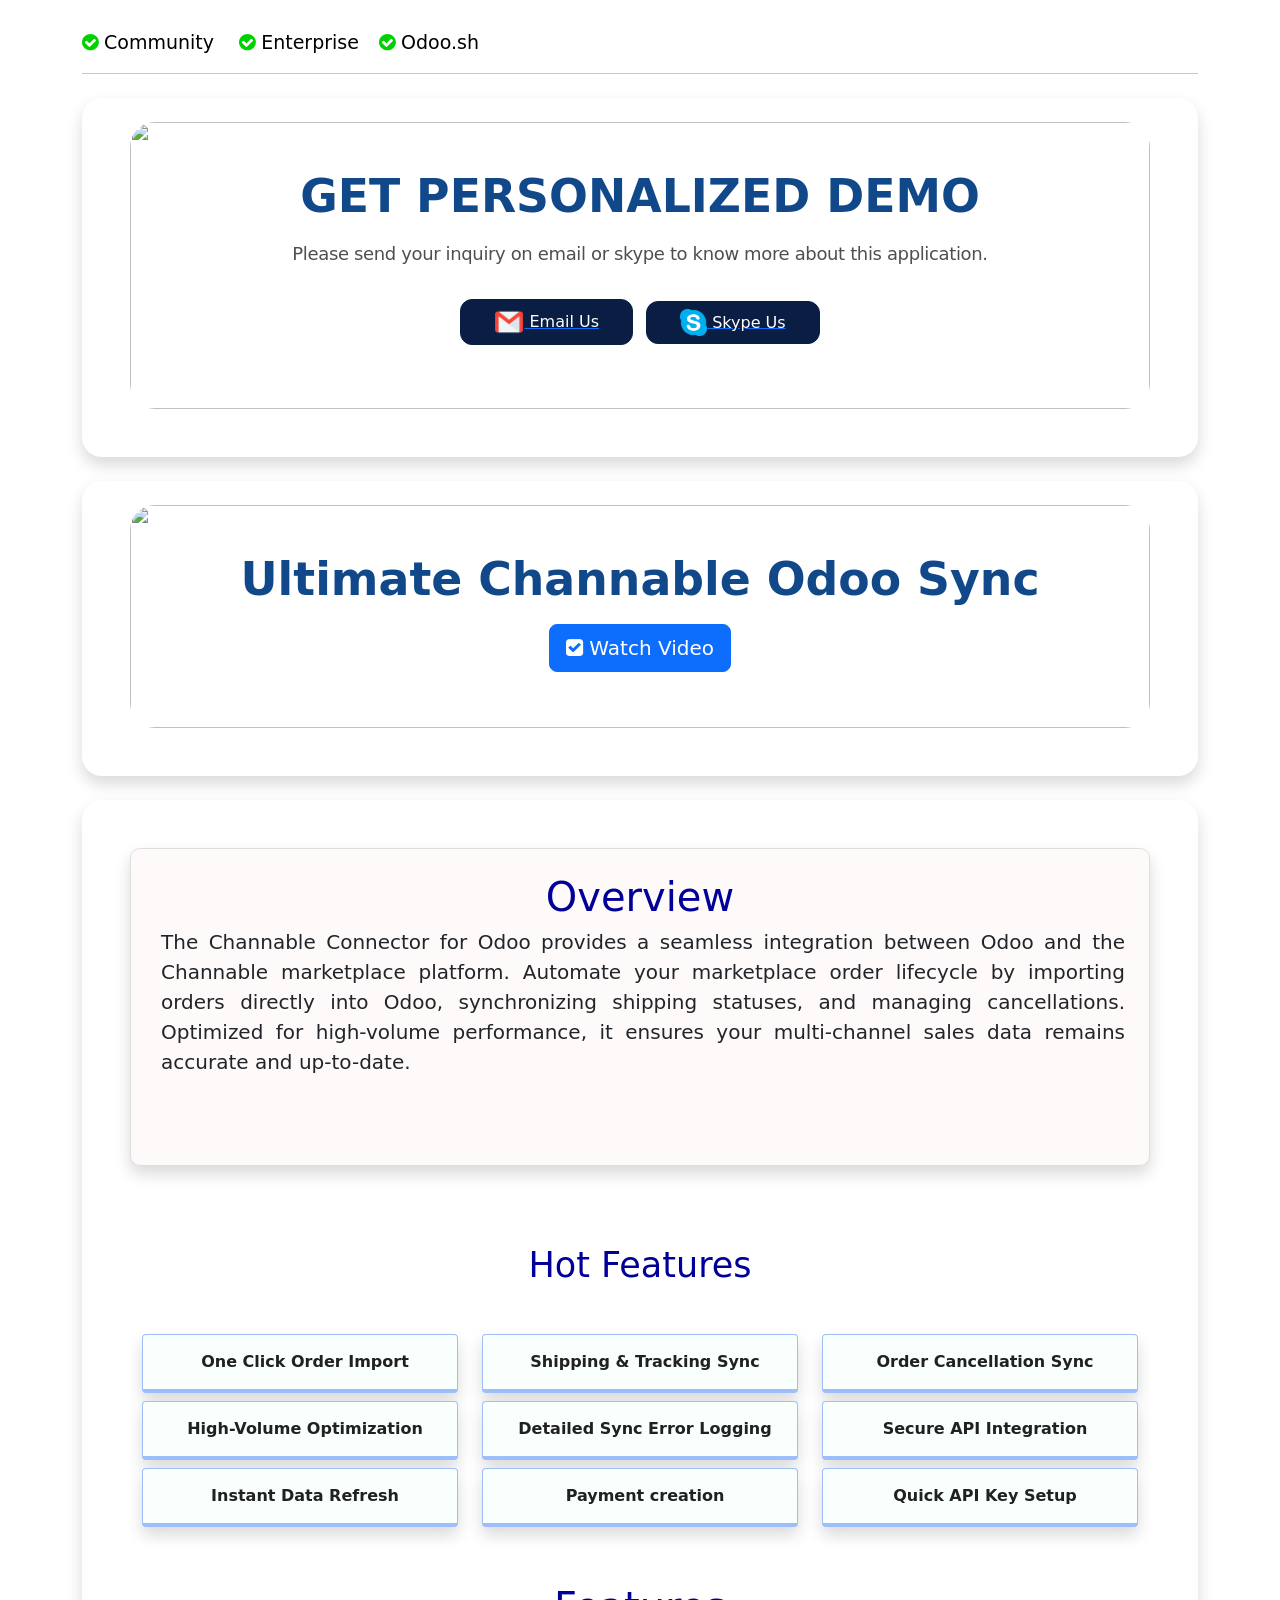
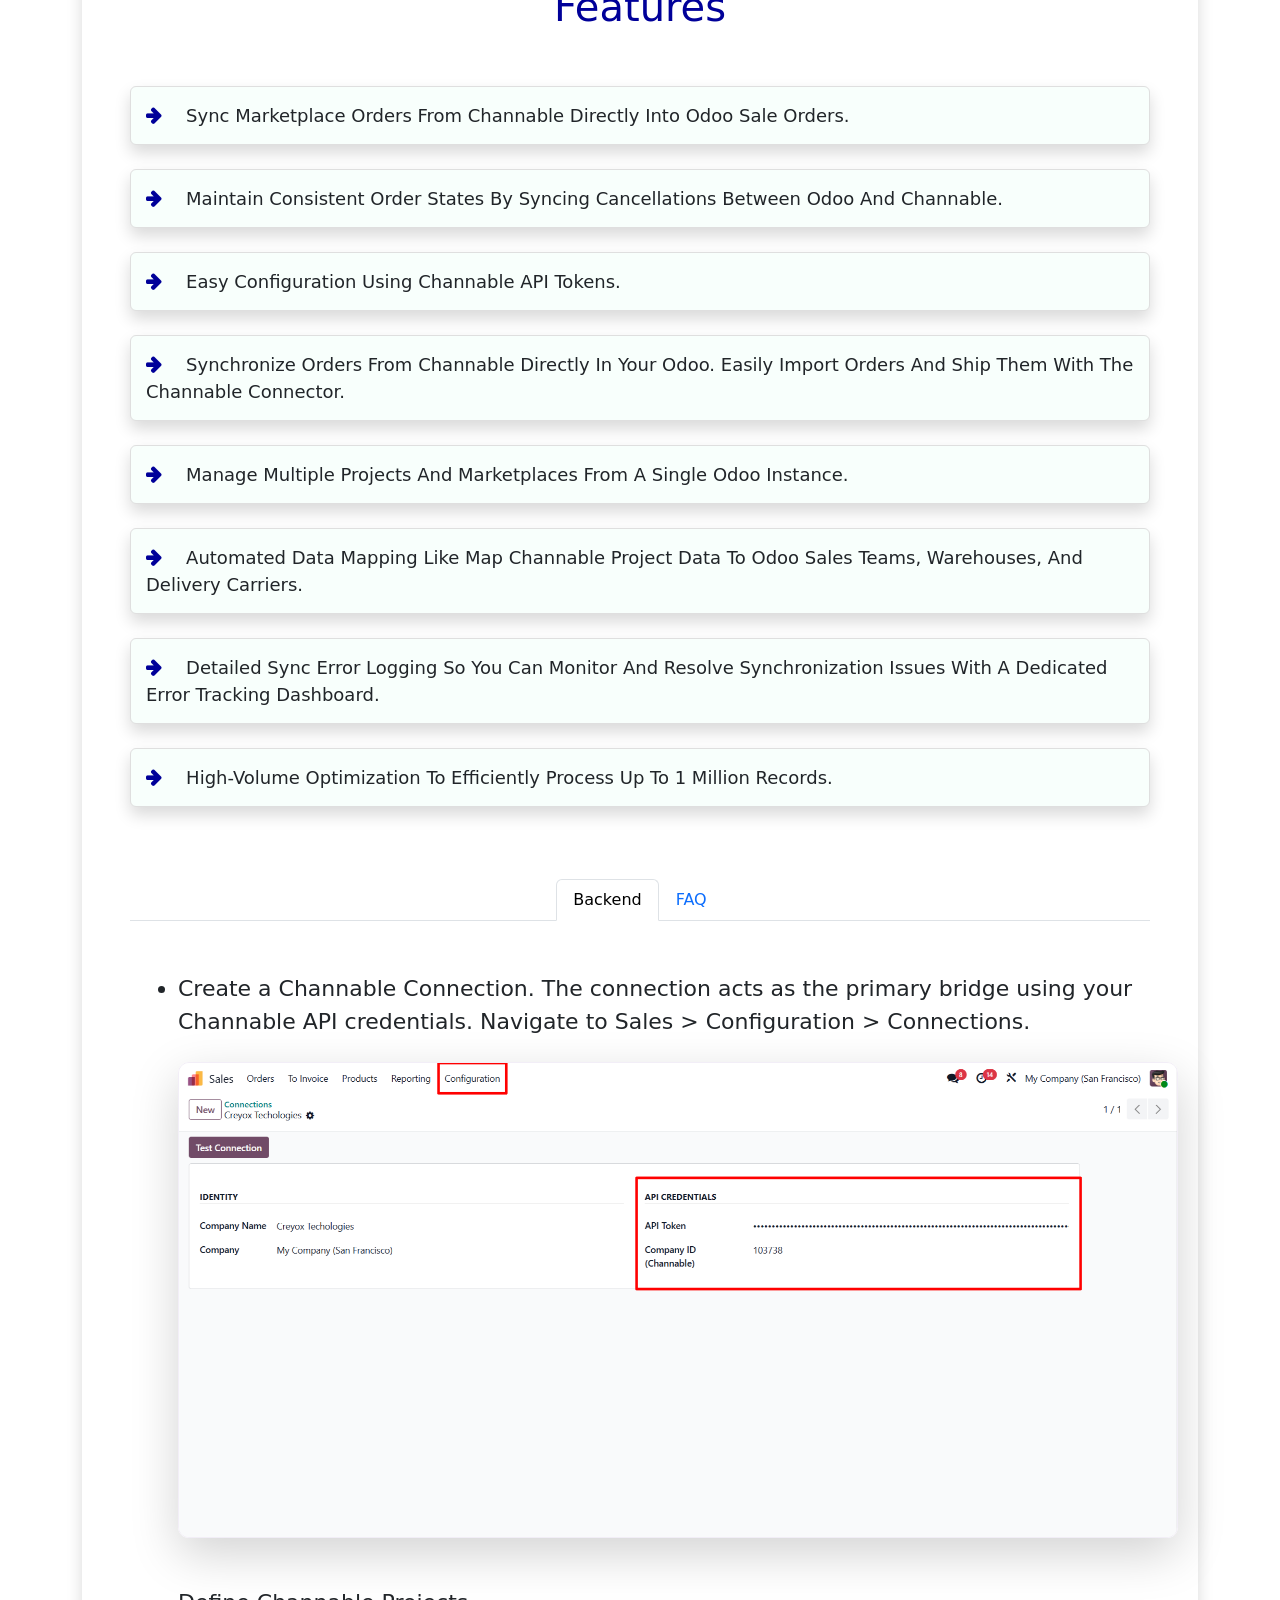
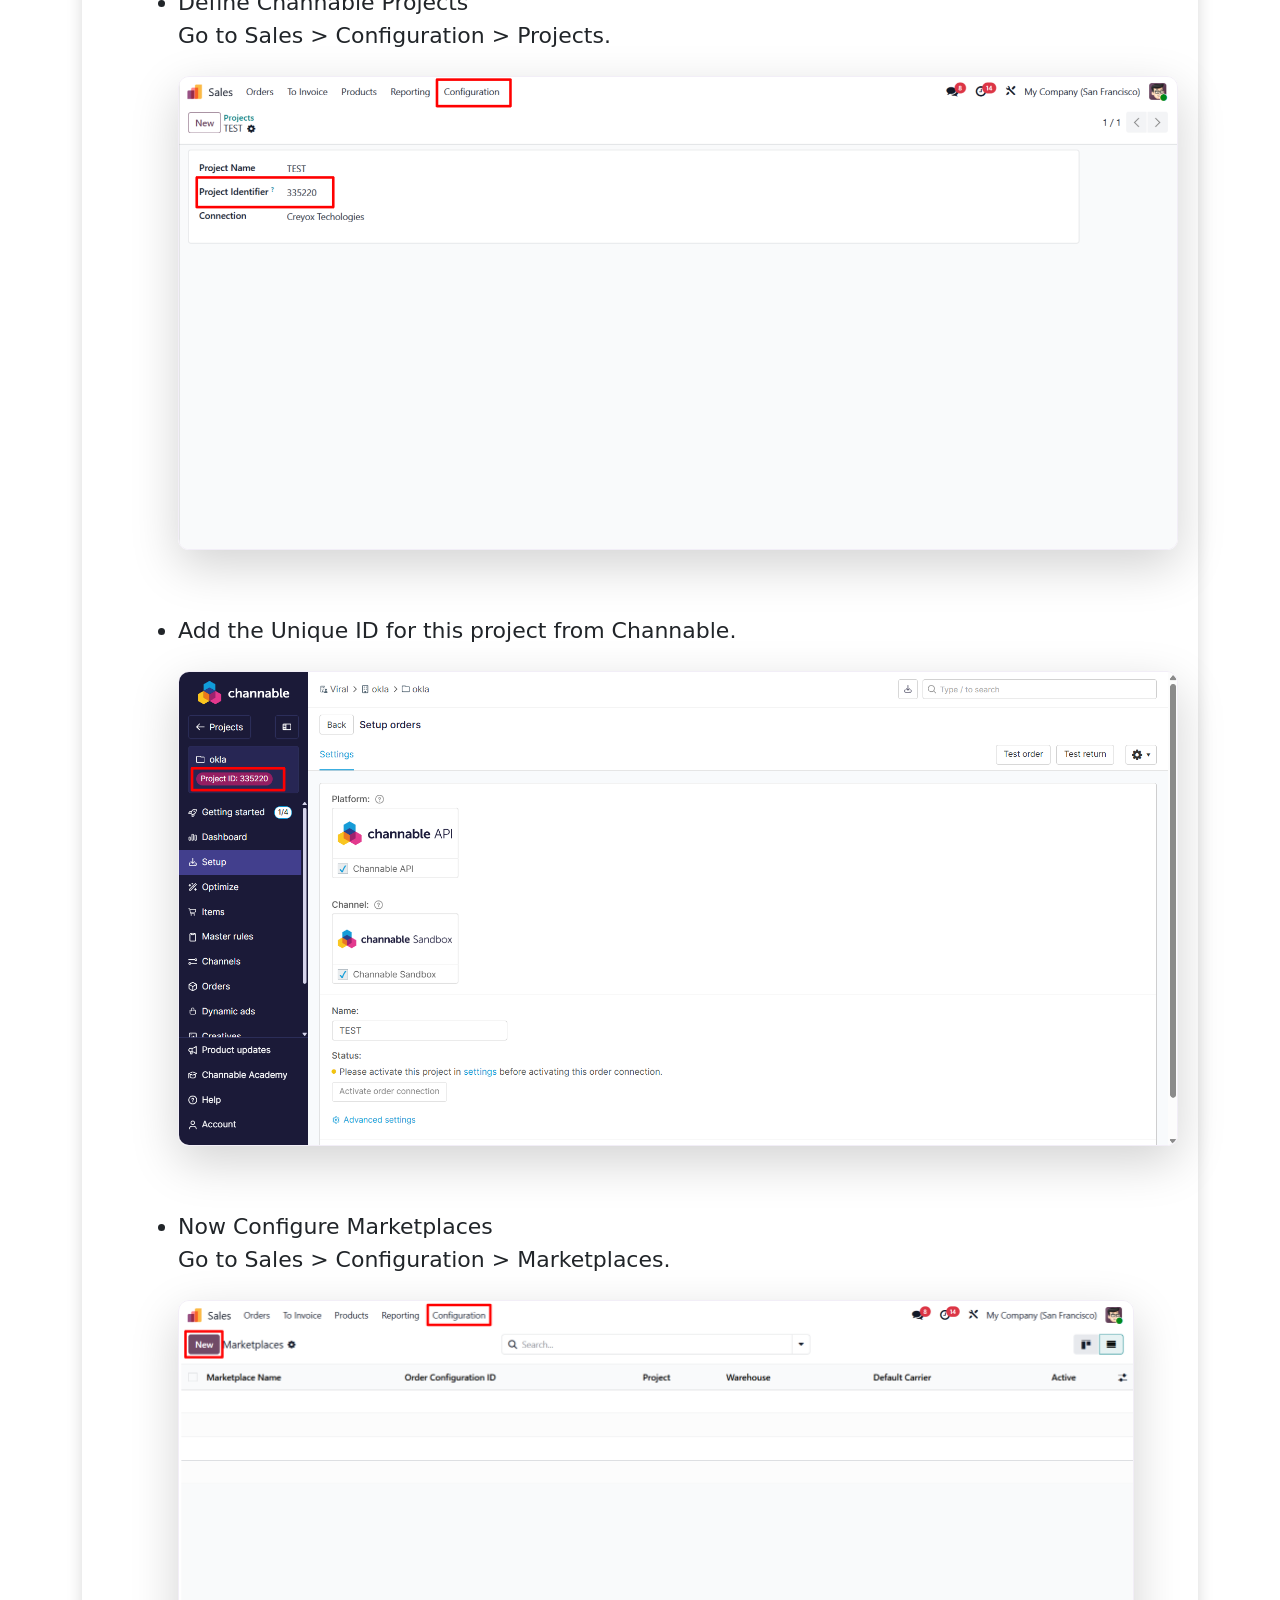
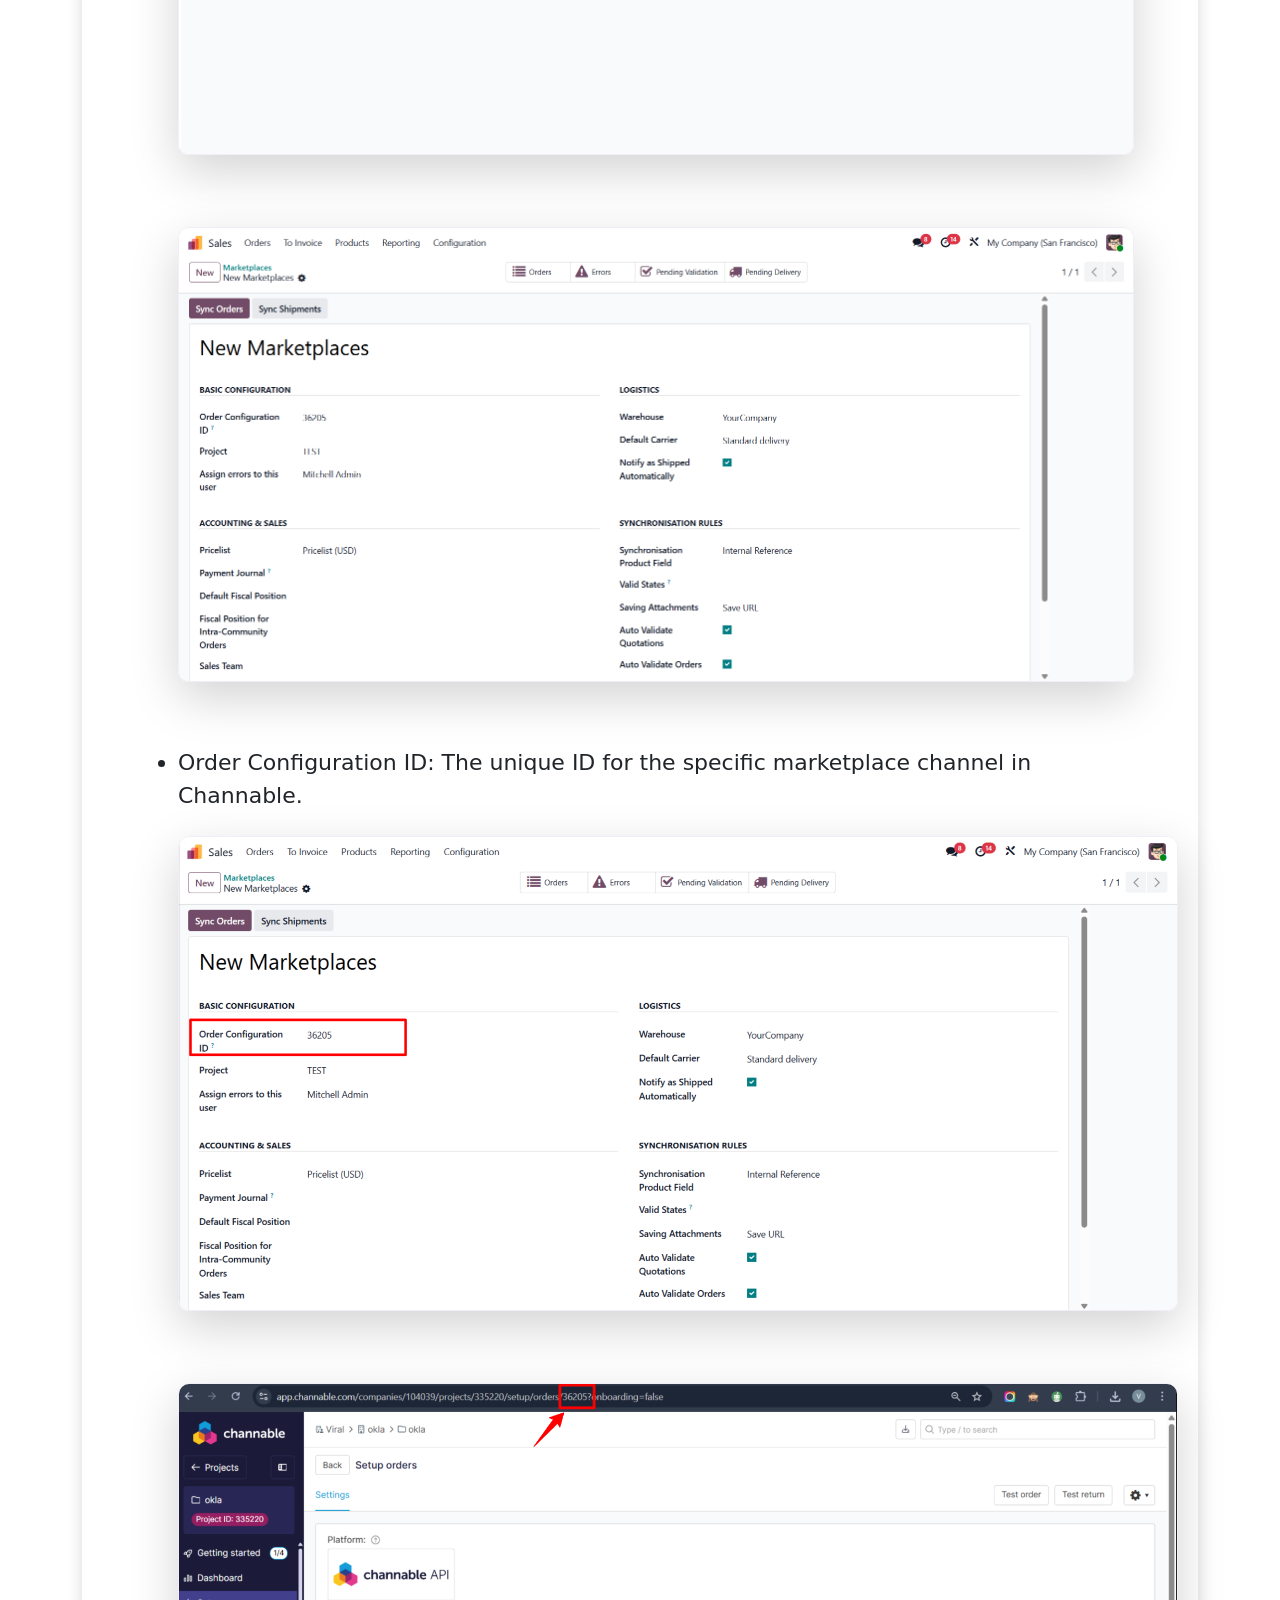
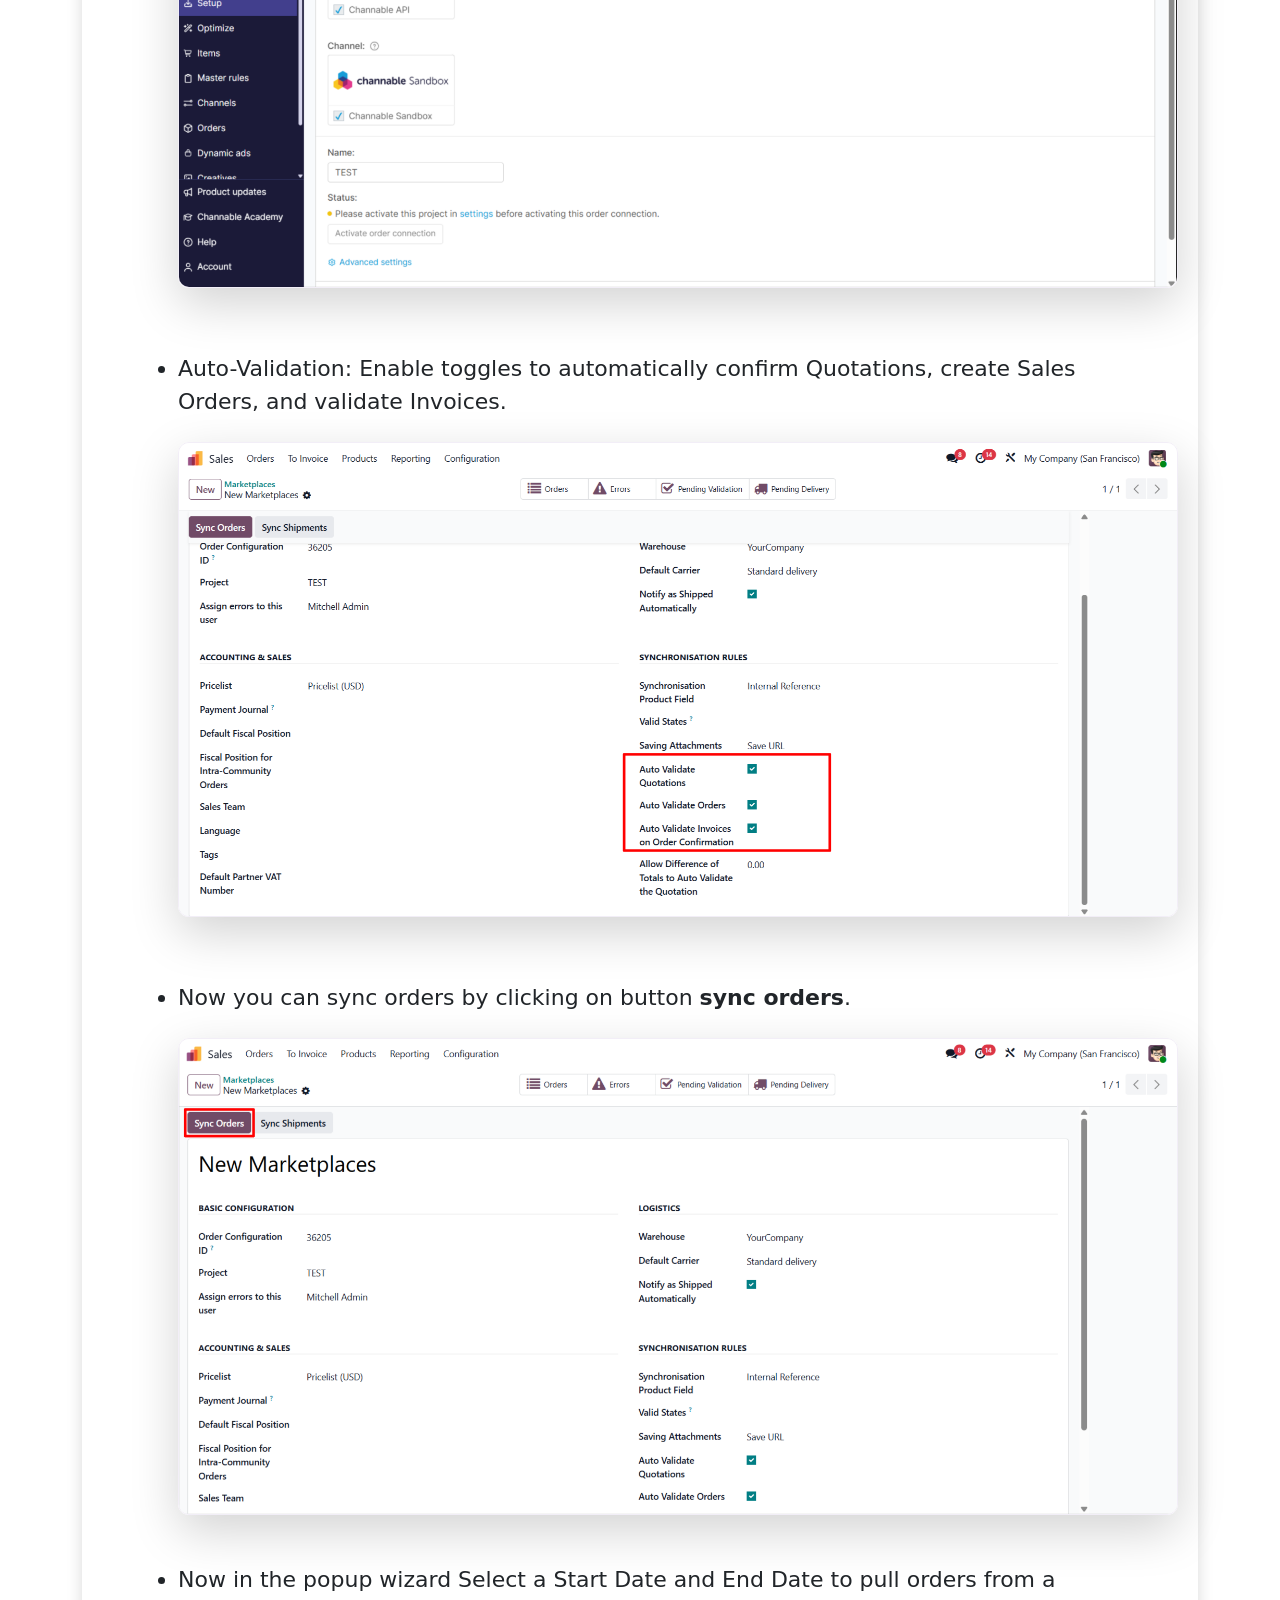
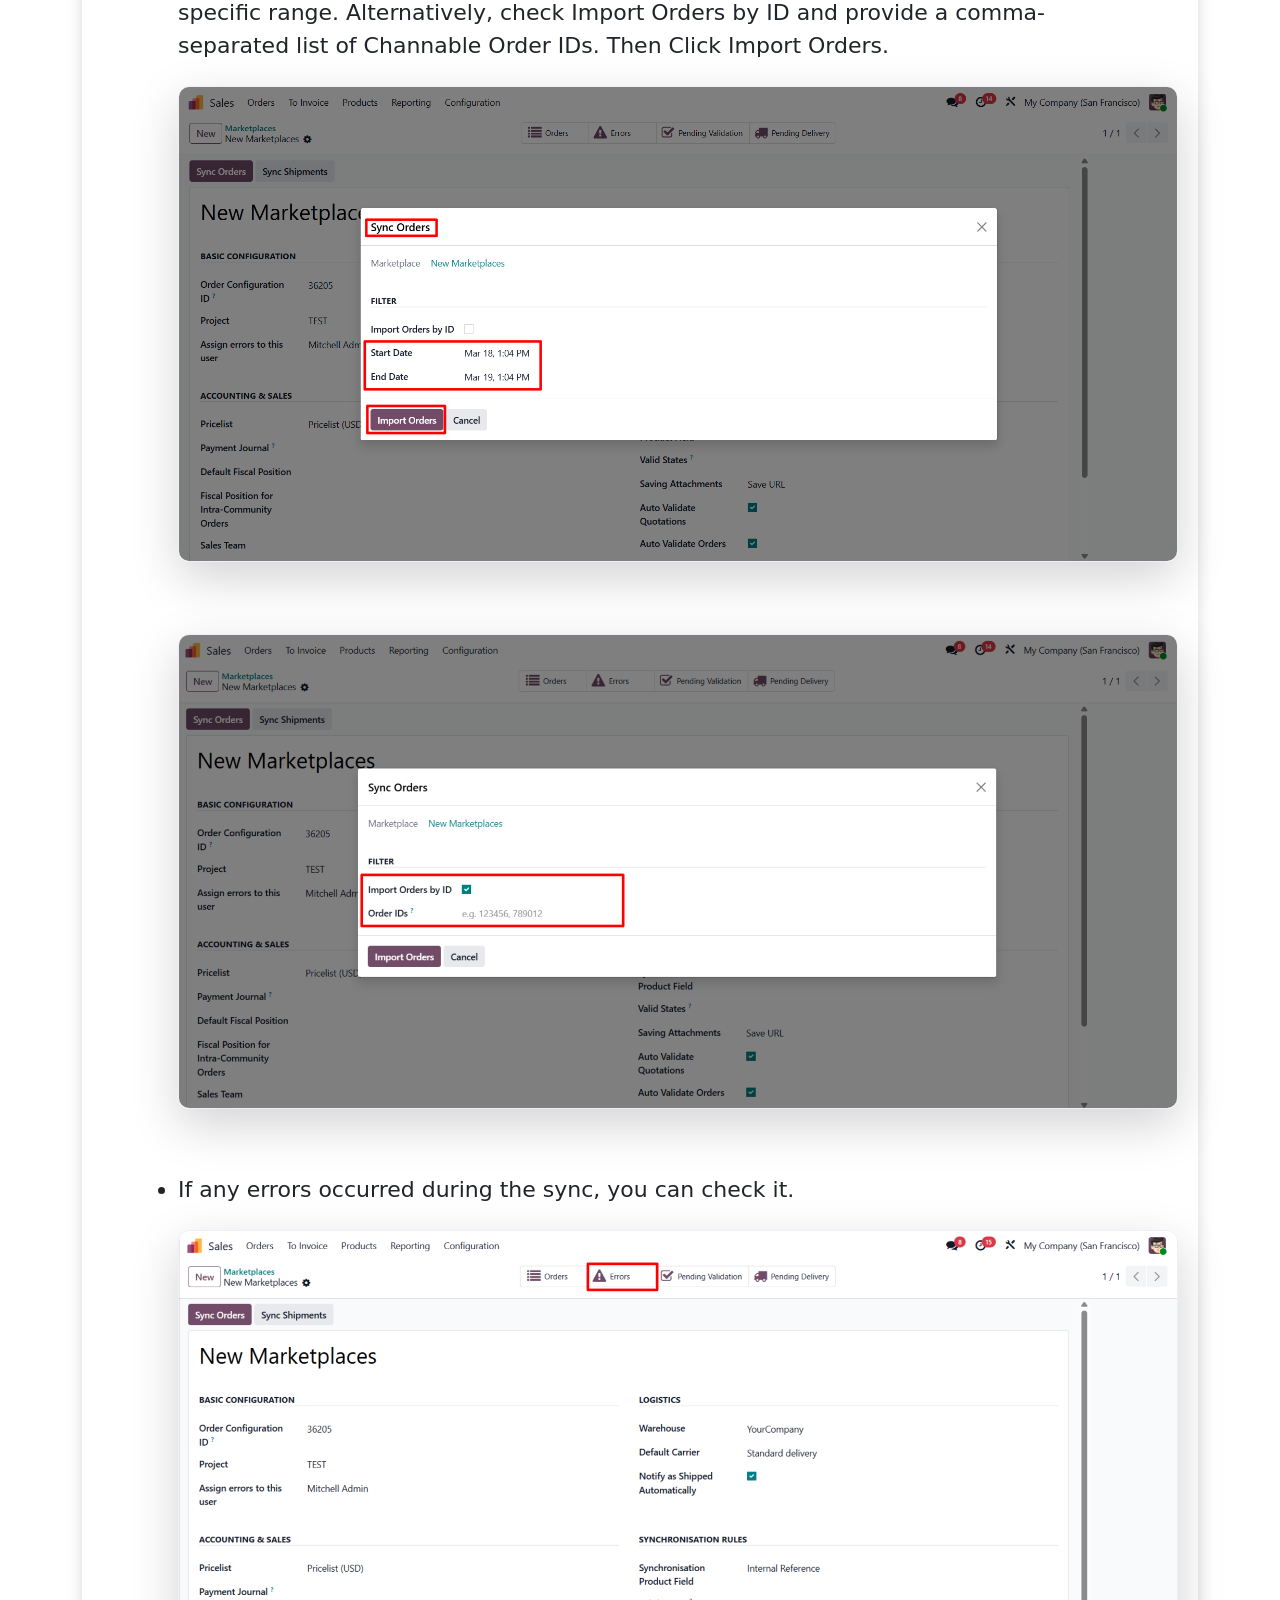
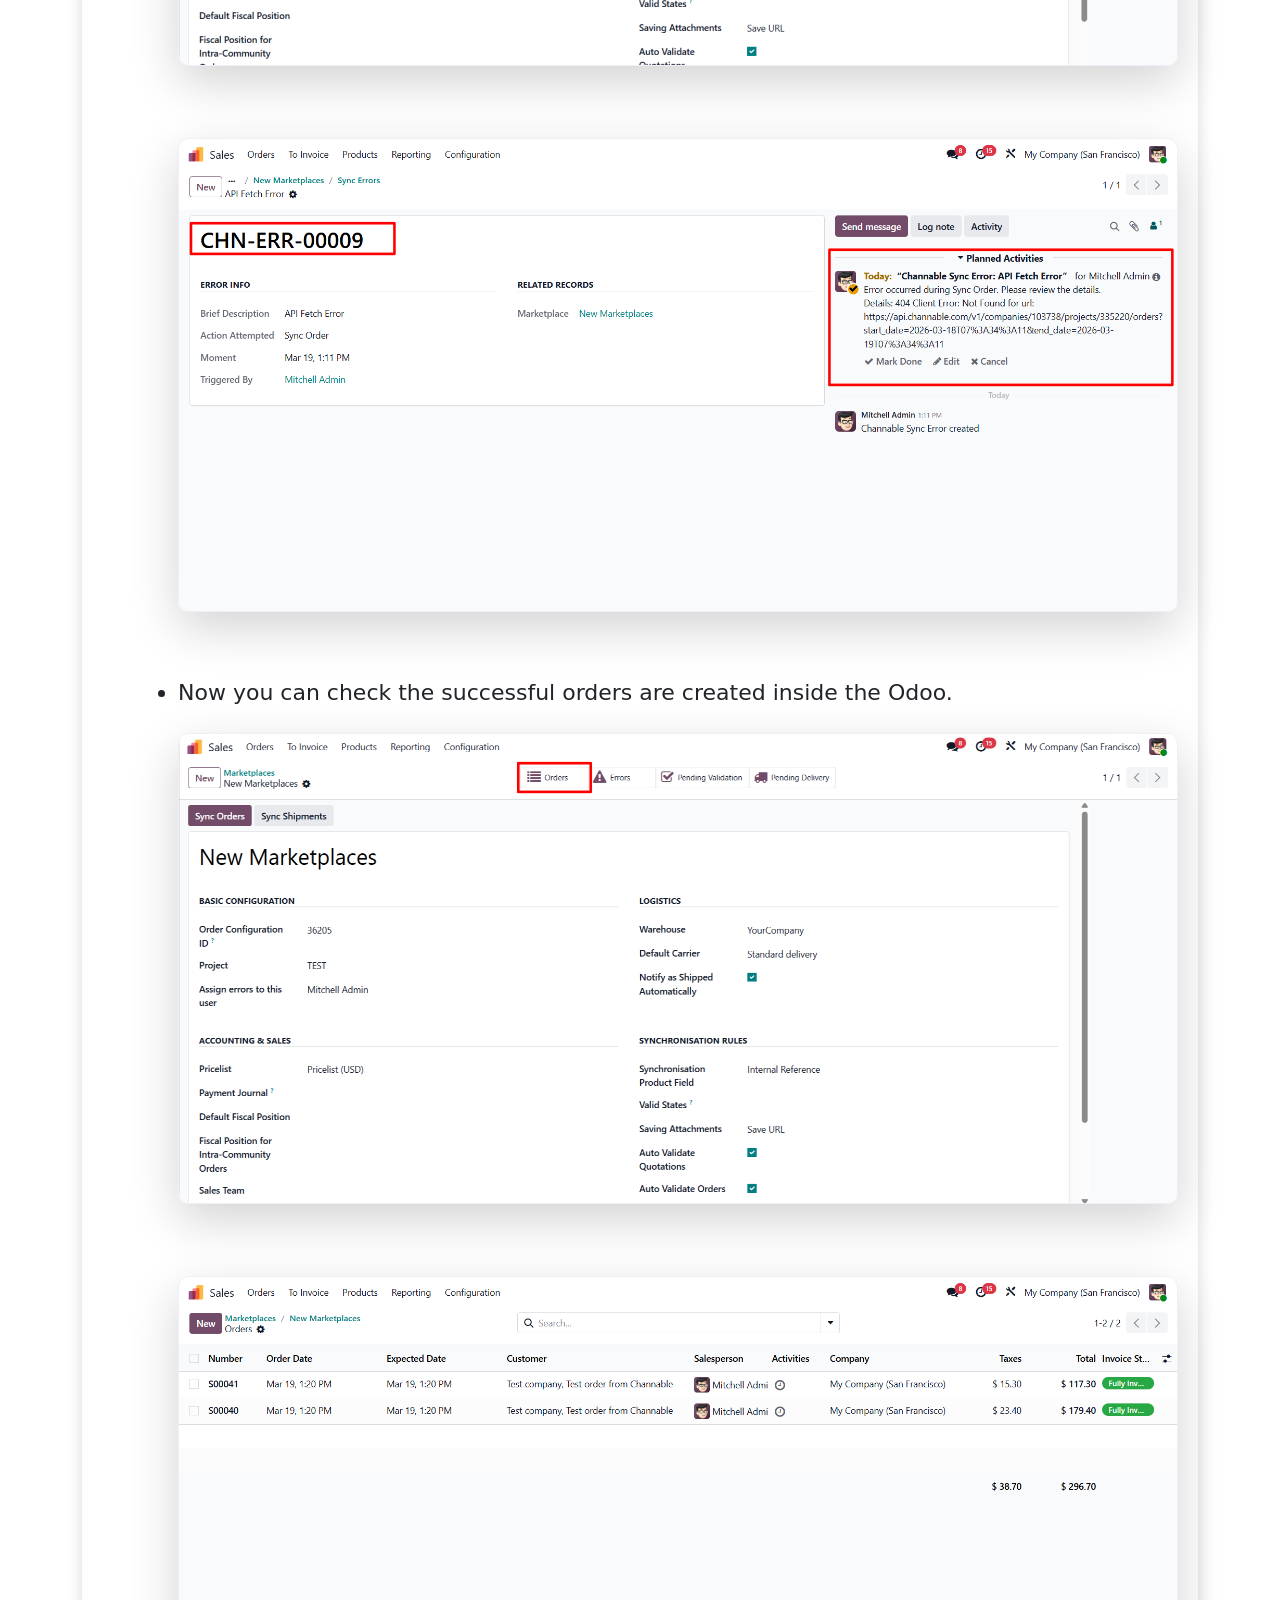
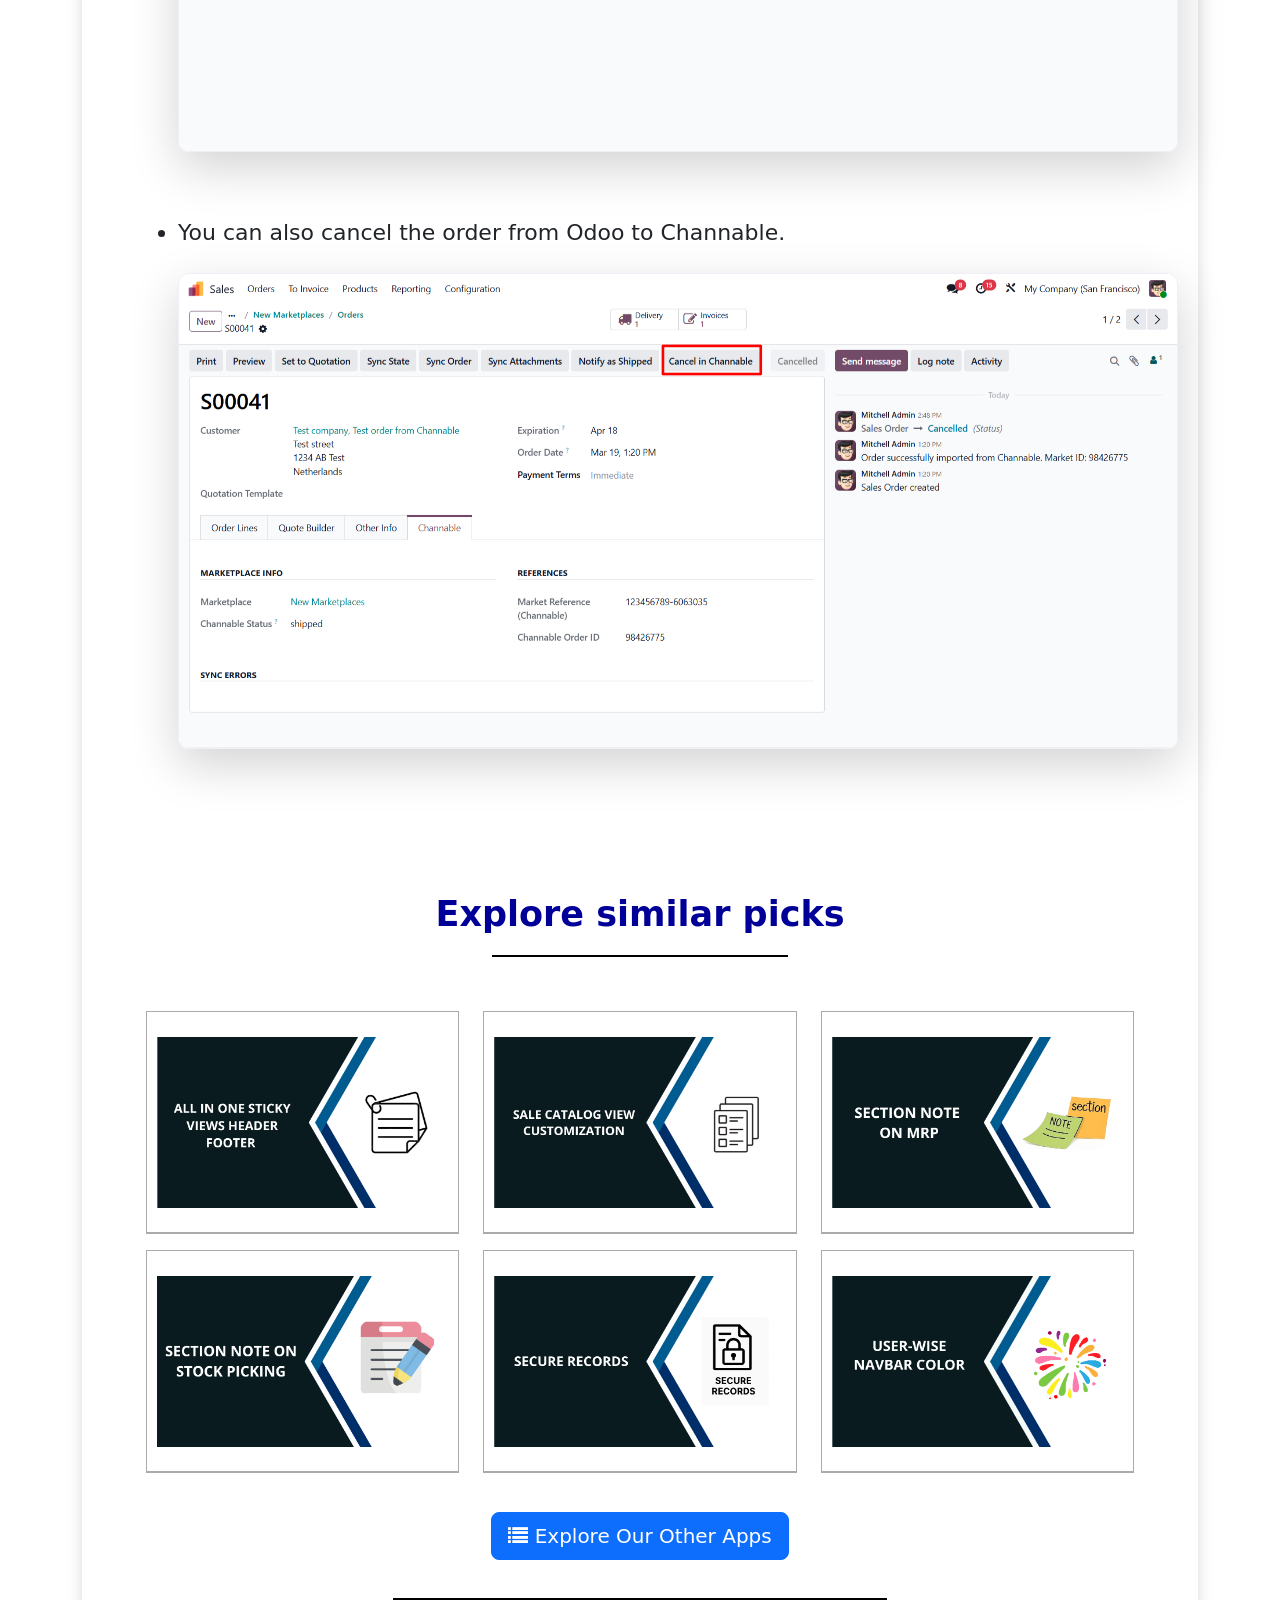
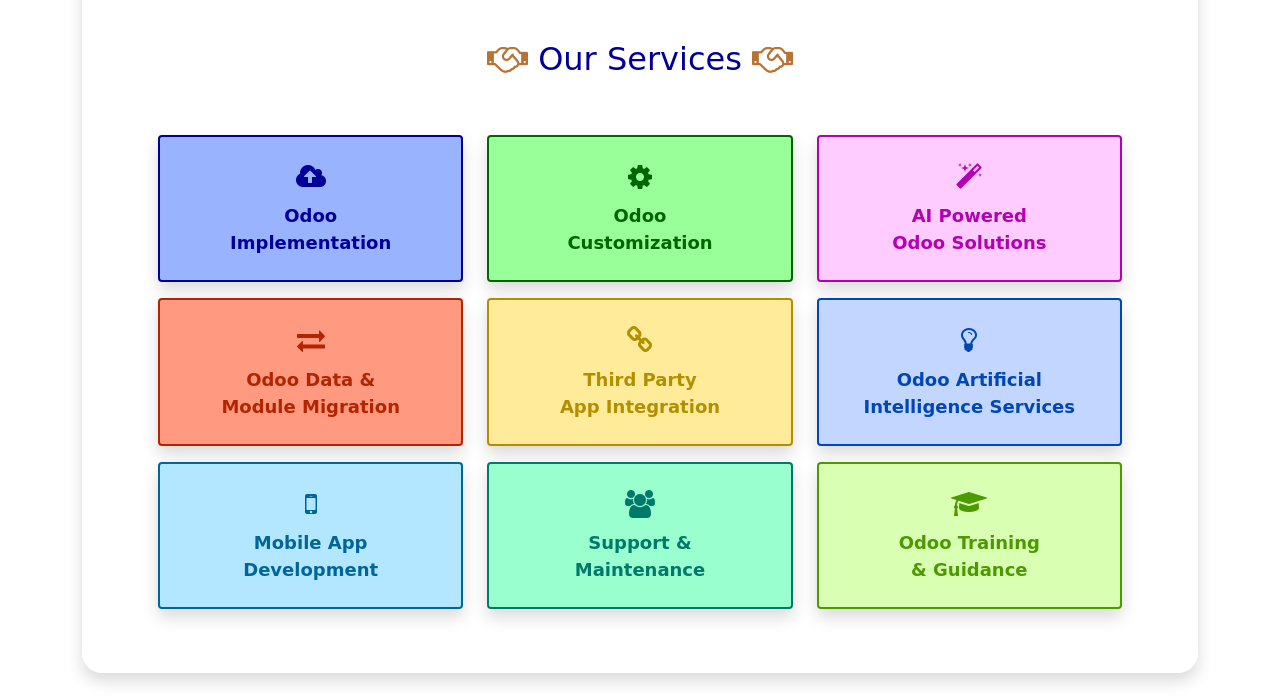
==== cr_channable_connector/static/description/index.html @ e0dcbf0a "installbale module" ====
<!DOCTYPE html>
<html>

<head>
    <meta charset="utf-8"/>
    <meta http-equiv="X-UA-Compatible" content="IE=edge">
    <title>Odoo</title>
    <meta name="viewport" content="width=device-width, initial-scale=1">
    <link rel="stylesheet" href="https://cdn.jsdelivr.net/npm/bootstrap@5.3.0/dist/css/bootstrap.min.css">
    <link href="https://fonts.googleapis.com/css?family=Montserrat" rel="stylesheet">
    <link href="https://stackpath.bootstrapcdn.com/font-awesome/4.7.0/css/font-awesome.min.css" rel="stylesheet"
          integrity="sha384-wvfXpqpZZVQGK6TAh5PVlGOfQNHSoD2xbE+QkPxCAFlNEevoEH3Sl0sibVcOQVnN" crossorigin="anonymous">
    <link href="https://fonts.googleapis.com/css?family=Roboto:400,500,700&display=swap" rel="stylesheet">
    <link href=https://apps.odoocdn.com/web/content/7247337-184ae0e/1/web.assets_frontend.css" rel="stylesheet">

</head>

<body>
<main class="container" style="border-radius:20px;">
    <header class="py-2">
        <div class="row align-items-center" style="margin-top: 20px;">
            <div class="col-12 col-md-12 text-right">
                    <span style="font-size: 19px; font-weight: 500;margin-right: 20px;color: black;"><i
                            class="fa fa-check-circle mr-1" style="color: #00D100;"></i> Community</span>
                <span style="font-size: 19px; font-weight: 500;color: black;"><i class="fa fa-check-circle mr-1"
                                                                                 style="color: #00D100;"></i> Enterprise</span>
                <span style="font-size: 19px; font-weight: 500;color: black;padding: 15px;"><i
                        class="fa fa-check-circle mr-1" style="color: #00D100;"></i> Odoo.sh</span>
            </div>
        </div>
        <hr/>
    </header>

    <!-- <center><span style="font-size: 28px;" class="text-success">We are offering a 20% discount on any odoo service.</span></center> -->
    <div class="px-md-5 py-md-4 p-2 mb-4 bg-white shadow " style="border-radius:20px; font-family:'system-ui'">
        <center>
            <div class="oe_container" style="margin-left:calc(-42vw + 50%); width:84vw">

                <!--                <div class="row o_equal_col_sm">-->

                <!--                    <div class="" style="display:block; margin:0 auto;width:100%">-->
                <!--                        <span style="width:100%; display:inline-block">-->
                <!--                            -->
                <!--                            <img class="img img-responsive mt24 mb8"-->
                <!--                                 src="static_img/odoo_learning_partner_rgb-imageonline.co-merged.png"-->
                <!--                                 style="display:block; margin:0 auto; width: 800px;">-->
                <!--                            -->
                <!--                        </span>-->
                <!--                    </div>-->

                <!--                </div>-->
                <!-- </center> -->
            </div>
        </center>
        <div class="position-relative mb-4" style="border-radius:10px">
            <img alt="" class="w-100 h-100 position-absolute img-fluid left_0" loading="lazy"
                 src="static_img/main_bg.jpg" style="border-radius: 25px;">
            <div class="p-lg-5 p-3 position-relative">
                <div class="row py-4 py-lg-0">
                    <div class="col-md-12">
                        <h1
                                style="font-family:'system-ui'; font-style:normal; font-weight:bold; font-size:calc(2.06rem + 1vw); line-height:120%; text-align:center; text-transform:capitalize">
                                <span style="font-family:system-ui; color:#10488A; font-size:calc(2.06rem + 1vw)">GET
                                    PERSONALIZED DEMO</span>
                        </h1>
                    </div>
                    <div class="col-md-12 py-2">
                        <p
                                style="font-family:system-ui; font-weight:500; font-size:18px; line-height:150% !important; text-align:center; letter-spacing:-0.02em; color:#4F4F4F">
                            Please send your inquiry on email or skype to know more about this application.
                        </p>
                    </div>
                    <div class="col-md-12 py-2 text-center ">
                        <a href="mailto:support@creyox.com" target="_blank"
                           style="background-color:#091E42; border-radius:12px; display:inline-block; padding:7px 33px; border:1px solid #091E42"
                           class="mx-1 mb-2 deep-1 deep_hover">
                            <img class="img" style="width:30px" src="static_img/email.png">
                            <span class="pl-2" style="color:#fff; font-size:16px; vertical-align:middle">
                                    Email Us
                                </span>
                        </a>
                        <a href="skype:live:.cid.d7506ede68fce23e?chat" target="_blank"
                           style="background-color:#091E42; border-radius:12px; display:inline-block; padding:7px 33px; border:1px solid #091E42"
                           class="mx-1 mb-2 deep-1 deep_hover">
                            <img class="img" style="width:27px" src="static_img/skype.png">
                            <span class="pl-2" style="color:#fff; font-size:16px; vertical-align:middle">
                                    Skype Us
                                </span>
                        </a>
                    </div>
                </div>
            </div>
        </div>
    </div>

    <div class="px-md-5 py-md-4 p-2 mb-4 bg-white shadow " style="border-radius:20px; font-family:'system-ui'">
        <div class="position-relative mb-4" style="border-radius:10px">
            <img alt="" class="w-100 h-100 position-absolute img-fluid left_0" loading="lazy"
                 src="static_img/main_bg.jpg" style="border-radius: 25px;">
            <div class="p-lg-5 p-3 position-relative">
                <div class="row py-4 py-lg-0">
                    <div class="col-md-12">
                        <h1
                                style="font-family:'system-ui'; font-style:normal; font-weight:bold; font-size:calc(2.06rem + 1vw); line-height:120%; text-align:center;">
                            <span style="font-family:system-ui; color:#10488A; font-size:calc(2.06rem + 1vw)">Ultimate Channable Odoo Sync</span>
                        </h1>
                    </div>
                    <div class="col-md-12 py-2 text-center">
                        <a class="btn btn-primary btn-lg mt8" target="_blank" style="color: #FFFFFF !important;"
                           href="https://youtu.be/PBVqTAuiZ3Y">
                            <i class="fa fa-check-square"></i> Watch Video </a>
                    </div>
                </div>
            </div>
        </div>
    </div>

    <div class="mb-4 bg-white shadow" style="border-radius:20px; font-family:'system-ui'; font-weight:400">
        <div class="tab-content p-md-5 p-2 py-3" id="myTabContent">
            <div class="card shadow"
                 style="background-color:#FFFAFA !important; border-color:#dfdfdf; border-radius:10px">
                <br/>
                <div class="row mb-5">
                    <div class="col-12 col-md-12 text-center text-md-left">
                        <center>
                            <h1 style="color: #000099;">Overview</h1>
                        </center>
                    </div>
                </div>
                <div class="row align-items-center mb-4" style="margin-top:-25px">
                    <div class="row align-items-center mb-4" style="margin-top:-25px">
                        <div class="col-12 col-md-12">
                            <div class="col-10 col-md-12" style="padding-left: 30px;">
                                <p style="font-size: 20px; text-align: justify;">
                                    The Channable Connector for Odoo provides a seamless integration between Odoo and
                                    the Channable marketplace platform. Automate your marketplace order lifecycle by
                                    importing
                                    orders directly into Odoo, synchronizing shipping statuses, and managing
                                    cancellations. Optimized for high-volume performance, it ensures your multi-channel
                                    sales data remains
                                    accurate and up-to-date.
                                </p>
                                <br/>
                            </div>
                        </div>
                    </div>
                </div>
            </div>
            <br/>
            <br/>
            <section id="cr_hot_feature" style="padding-top:30px; background-color:transparent">
                <div class="container">
                    <div class="text-center mb-5">
                        <h1 style="font-size:35px; color:#000099; margin-bottom:10px">
                            Hot Features</h1>
                    </div>
                    <div class="row">
                        <div class="col-lg-4 col-md-6 col-sm-12 col-12 mb-2">
                            <div class="d-flex justify-content-center align-items-center rounded shadow"
                                 style="padding:15px; border:1px solid #9ebdfb; border-bottom:4px solid #9ebdfb; background-color:#f8fffc; border-radius:0.25rem !important">
                                    <span
                                            style="color:#212121; font-weight:600; vertical-align:middle; padding-left:10px; text-align:center">
                                        One Click Order Import
                                    </span>
                            </div>
                        </div>
                        <div class="col-lg-4 col-md-6 col-sm-12 col-12 mb-2">
                            <div class="d-flex justify-content-center align-items-center rounded shadow"
                                 style="padding:15px; border:1px solid #9ebdfb; border-bottom:4px solid #9ebdfb; background-color:#f8fffc; border-radius:0.25rem !important">
                                    <span
                                            style="color:#212121; font-weight:600; vertical-align:middle; padding-left:10px; text-align:center">
                                        Shipping & Tracking Sync
                                    </span>
                            </div>
                        </div>
                        <div class="col-lg-4 col-md-6 col-sm-12 col-12 mb-2">
                            <div class="d-flex justify-content-center align-items-center rounded shadow"
                                 style="padding:15px; border:1px solid #9ebdfb; border-bottom:4px solid #9ebdfb; background-color:#f8fffc; border-radius:0.25rem !important">
                                    <span
                                            style="color:#212121; font-weight:600; vertical-align:middle; padding-left:10px; text-align:center">
                                        Order Cancellation Sync
                                    </span>
                            </div>
                        </div>
                        <div class="col-lg-4 col-md-6 col-sm-12 col-12 mb-2">
                            <div class="d-flex justify-content-center align-items-center rounded shadow"
                                 style="padding:15px; border:1px solid #9ebdfb; border-bottom:4px solid #9ebdfb; background-color:#f8fffc; border-radius:0.25rem !important">
                                    <span
                                            style="color:#212121; font-weight:600; vertical-align:middle; padding-left:10px; text-align:center">
                                        High-Volume Optimization
                                    </span>
                            </div>
                        </div>
                        <div class="col-lg-4 col-md-6 col-sm-12 col-12 mb-2">
                            <div class="d-flex justify-content-center align-items-center rounded shadow"
                                 style="padding:15px; border:1px solid #9ebdfb; border-bottom:4px solid #9ebdfb; background-color:#f8fffc; border-radius:0.25rem !important">
                                    <span
                                            style="color:#212121; font-weight:600; vertical-align:middle; padding-left:10px; text-align:center">
                                       Detailed Sync Error Logging
                                    </span>
                            </div>
                        </div>
                        <div class="col-lg-4 col-md-6 col-sm-12 col-12 mb-2">
                            <div class="d-flex justify-content-center align-items-center rounded shadow"
                                 style="padding:15px; border:1px solid #9ebdfb; border-bottom:4px solid #9ebdfb; background-color:#f8fffc; border-radius:0.25rem !important">
                                    <span
                                            style="color:#212121; font-weight:600; vertical-align:middle; padding-left:10px; text-align:center">
                                        Secure API Integration
                                    </span>
                            </div>
                        </div>
                        <div class="col-lg-4 col-md-6 col-sm-12 col-12 mb-2">
                            <div class="d-flex justify-content-center align-items-center rounded shadow"
                                 style="padding:15px; border:1px solid #9ebdfb; border-bottom:4px solid #9ebdfb; background-color:#f8fffc; border-radius:0.25rem !important">
                                    <span
                                            style="color:#212121; font-weight:600; vertical-align:middle; padding-left:10px; text-align:center">
                                        Instant Data Refresh
                                    </span>
                            </div>
                        </div>
                        <div class="col-lg-4 col-md-6 col-sm-12 col-12 mb-2">
                            <div class="d-flex justify-content-center align-items-center rounded shadow"
                                 style="padding:15px; border:1px solid #9ebdfb; border-bottom:4px solid #9ebdfb; background-color:#f8fffc; border-radius:0.25rem !important">
                                    <span
                                            style="color:#212121; font-weight:600; vertical-align:middle; padding-left:10px; text-align:center">
                                        Payment creation
                                    </span>
                            </div>
                        </div>
                        <div class="col-lg-4 col-md-6 col-sm-12 col-12 mb-2">
                            <div class="d-flex justify-content-center align-items-center rounded shadow"
                                 style="padding:15px; border:1px solid #9ebdfb; border-bottom:4px solid #9ebdfb; background-color:#f8fffc; border-radius:0.25rem !important">
                                    <span
                                            style="color:#212121; font-weight:600; vertical-align:middle; padding-left:10px; text-align:center">
                                        Quick API Key Setup
                                    </span>
                            </div>
                        </div>
                    </div>
                </div>
            </section>
            <br/>
            <br/>
            <div class="row mb-5">
                <div class="col-12 col-md-12 text-center text-md-left">
                    <center>
                        <h1 style="color: #000099;">Features</h1>
                    </center>
                </div>
            </div>
            <div class="row align-items-center mb-4" style="margin-top:-25px">
                <div class="col-12 col-md-12">
                    <div class="container position-relative mt-4 shadow rounded"
                         style="background-color:#f8fffc; border-radius:10px; border-color:#dfdfdf; border:1px solid #dfdfdf; padding:15px ">
                        <div style="display:inline">
                                <span class="fa fa-arrow-right"
                                      style="color:#000099; font-weight:600; font-size:18px; padding-right:10px"></span>
                            <span
                                    style="font-size:18px; font-weight:500; color:#212529; text-transform:capitalize; padding-left:10px">
                                    Sync Marketplace Orders From Channable Directly Into Odoo Sale Orders.
                                </span>
                        </div>
                    </div>
                    <div class="container position-relative mt-4 shadow rounded"
                         style="background-color:#f8fffc; border-radius:10px; border-color:#dfdfdf; border:1px solid #dfdfdf; padding:15px ">
                        <div style="display:inline">
                                <span class="fa fa-arrow-right"
                                      style="color:#000099; font-weight:600; font-size:18px; padding-right:10px"></span>
                            <span
                                    style="font-size:18px; font-weight:500; color:#212529; text-transform:capitalize; padding-left:10px">
                                    Maintain Consistent Order States By Syncing Cancellations Between Odoo And Channable.
                                </span>
                        </div>
                    </div>
                    <div class="container position-relative mt-4 shadow rounded"
                         style="background-color:#f8fffc; border-radius:10px; border-color:#dfdfdf; border:1px solid #dfdfdf; padding:15px ">
                        <div style="display:inline">
                                <span class="fa fa-arrow-right"
                                      style="color:#000099; font-weight:600; font-size:18px; padding-right:10px"></span>
                            <span
                                    style="font-size:18px; font-weight:500; color:#212529; text-transform:capitalize; padding-left:10px">
                                    Easy Configuration Using Channable API tokens.
                                </span>
                        </div>
                    </div>
                    <div class="container position-relative mt-4 shadow rounded"
                         style="background-color:#f8fffc; border-radius:10px; border-color:#dfdfdf; border:1px solid #dfdfdf; padding:15px ">
                        <div style="display:inline">
                                <span class="fa fa-arrow-right"
                                      style="color:#000099; font-weight:600; font-size:18px; padding-right:10px"></span>
                            <span
                                    style="font-size:18px; font-weight:500; color:#212529; text-transform:capitalize; padding-left:10px">
                                    Synchronize Orders From Channable Directly In Your Odoo. Easily Import Orders And Ship Them With The Channable Connector.
                                </span>
                        </div>
                    </div>
                    <div class="container position-relative mt-4 shadow rounded"
                         style="background-color:#f8fffc; border-radius:10px; border-color:#dfdfdf; border:1px solid #dfdfdf; padding:15px ">
                        <div style="display:inline">
                                <span class="fa fa-arrow-right"
                                      style="color:#000099; font-weight:600; font-size:18px; padding-right:10px"></span>
                            <span
                                    style="font-size:18px; font-weight:500; color:#212529; text-transform:capitalize; padding-left:10px">
                                    Manage Multiple Projects And Marketplaces From A Single Odoo Instance.
                                </span>
                        </div>
                    </div>
                    <div class="container position-relative mt-4 shadow rounded"
                         style="background-color:#f8fffc; border-radius:10px; border-color:#dfdfdf; border:1px solid #dfdfdf; padding:15px ">
                        <div style="display:inline">
                                <span class="fa fa-arrow-right"
                                      style="color:#000099; font-weight:600; font-size:18px; padding-right:10px"></span>
                            <span
                                    style="font-size:18px; font-weight:500; color:#212529; text-transform:capitalize; padding-left:10px">
                                    Automated Data Mapping Like Map Channable Project Data To Odoo Sales Teams, Warehouses, And Delivery Carriers.
                                </span>
                        </div>
                    </div>
                    <div class="container position-relative mt-4 shadow rounded"
                         style="background-color:#f8fffc; border-radius:10px; border-color:#dfdfdf; border:1px solid #dfdfdf; padding:15px ">
                        <div style="display:inline">
                                <span class="fa fa-arrow-right"
                                      style="color:#000099; font-weight:600; font-size:18px; padding-right:10px"></span>
                            <span
                                    style="font-size:18px; font-weight:500; color:#212529; text-transform:capitalize; padding-left:10px">
                                    Detailed Sync Error Logging So You Can Monitor And Resolve Synchronization Issues With A Dedicated Error Tracking Dashboard.
                                </span>
                        </div>
                    </div>
                    <div class="container position-relative mt-4 shadow rounded"
                         style="background-color:#f8fffc; border-radius:10px; border-color:#dfdfdf; border:1px solid #dfdfdf; padding:15px ">
                        <div style="display:inline">
                                <span class="fa fa-arrow-right"
                                      style="color:#000099; font-weight:600; font-size:18px; padding-right:10px"></span>
                            <span
                                    style="font-size:18px; font-weight:500; color:#212529; text-transform:capitalize; padding-left:10px">
                                     High-Volume Optimization to Efficiently Process Up To 1 Million Records.
                                </span>
                        </div>
                    </div>
                </div>
            </div>
            <br/>
            <br/>

            <ul class="nav nav-tabs justify-content-center bg-transparent" id="nav-tab" role="tablist">
                <li class="nav-item" role="presentation">
                    <a id="home-tab-backend" data-bs-toggle="pill" href="#pills-home" role="tab"
                       aria-controls="pills-home" aria-selected="true" class="nav-link active">Backend
                    </a>
                </li>
                <li class="nav-item">
                    <a class="nav-link" id="portal-faq" data-bs-toggle="pill" href="#pills-faq" role="tab"
                       aria-controls="pill-faq" aria-selected="false">FAQ
                    </a>
                </li>
            </ul>
            <br/>
            <div class="tab-content" id="pills-tabContent">
                <!-------------------- Backend Tab ----------------------------->
                <div class="px-3 pt-1 tab-pane fade show active" id="pills-home" role="tabpanel" aria-labelledby="
                            home-tab">
                    <div class="row mb-5">

                    </div>
                    <div class="row align-items-center mb-4" style="margin-top:-25px">
                        <div class="col-12 col-md-12">
                            <ul style="font-size: 22px;">
                                <li>Create a Channable Connection. The connection acts as the primary bridge using your
                                    Channable API credentials.
                                    Navigate to Sales > Configuration > Connections.
                                </li>

                                <img src="images/channable_odoo_connector_connection_setup.png"
                                     class="img shadow-lg mx-auto mt-4 mb-5" alt="Channable Odoo Connector Connection Setup"
                                     style="width: 1000px; border: 1px solid rgb(242, 238, 247); border-radius: 11px;"/>


                                <li> Define Channable Projects <br>
                                    Go to Sales > Configuration > Projects.
                                </li>
                                <img src="images/channable_odoo_project_setup.png" class="img shadow-lg mx-auto mt-4 mb-5" alt="Channable Odoo Marketplace Project Setup"
                                     style="width: 1000px; border: 1px solid rgb(242, 238, 247); border-radius: 11px;"/>
                            </ul>

                            <ul style="font-size: 22px;">
                                <li>
                                    Add the Unique ID for this project from Channable.
                                </li>

                                <img src="images/channable_odoo_project_id_settings.png" class="img shadow-lg mx-auto mt-4 mb-5" alt="Channable Project ID Settings in Odoo"
                                     style="width: 1000px; border: 1px solid rgb(242, 238, 247); border-radius: 11px;"/>

                            </ul>

                            <ul style="font-size: 22px;">
                                <li>Now Configure Marketplaces <br>
                                    Go to Sales > Configuration > Marketplaces.
                                </li>

                                <img src="images/channable_odoo_marketplace_setup.png" alt="Channable Marketplace Connection Setup"
                                     class="img img-fluid shadow-lg mx-auto mt-4 mb-5" loading="lazy"
                                     style="border: 1px solid rgb(242, 238, 247); border-radius: 11px;"/>
                                <img src="images/channable_odoo_marketplace_configuration.png" alt="Channable Odoo Marketplace Order Configuration"
                                     class="img img-fluid shadow-lg mx-auto mt-4 mb-5" loading="lazy"
                                     style="border: 1px solid rgb(242, 238, 247); border-radius: 11px;"/>
                            </ul>

                            <ul style="font-size: 22px;">
                                <li>
                                    Order Configuration ID: The unique ID for the specific marketplace channel in
                                    Channable.
                                </li>

                                <img src="images/channable_odoo_project_mapping.png"
                                     class="img shadow-lg mx-auto mt-4 mb-5" alt="Odoo Channable Project Mapping"
                                     style="width: 1000px; border: 1px solid rgb(242, 238, 247); border-radius: 11px;"/>
                                <img src="images/channable_odoo_order_id_configuration.png" class="img shadow-lg mx-auto mt-4 mb-5" alt="Channable Order ID Settings"
                                     style="width: 1000px; border: 1px solid rgb(242, 238, 247); border-radius: 11px;"/>

                            </ul>

                            <ul style="font-size: 22px;">
                                <li>
                                    Auto-Validation: Enable toggles to automatically confirm Quotations, create Sales
                                    Orders, and validate Invoices.
                                </li>

                                <img src="images/channable_odoo_automation_settings.png"
                                     class="img shadow-lg mx-auto mt-4 mb-5" alt="Channable Odoo Order Automation"
                                     style="width: 1000px; border: 1px solid rgb(242, 238, 247); border-radius: 11px;"/>

                            </ul>
                            <ul style="font-size: 22px;">
                                <li>
                                    Now you can sync orders by clicking on button <b>sync orders</b>.
                                </li>
                                <img src="images/channable_odoo_order_synchronization.png"
                                     class="img shadow-lg mx-auto mt-4 mb-5" alt="Channable Order Sync in Odoo"
                                     style="width: 1000px; border: 1px solid rgb(242, 238, 247); border-radius: 11px;"/>

                                <li>
                                    Now in the popup wizard
                                    Select a Start Date and End Date to pull orders from a specific range.
                                    Alternatively, check Import Orders by ID and provide a comma-separated list of
                                    Channable Order IDs.
                                    Then Click Import Orders.
                                </li>
                                <img src="images/channable_odoo_import_orders_wizard.png" class="img shadow-lg mx-auto mt-4 mb-5" alt="Channable Order Import Wizard"
                                     style="width: 1000px; border: 1px solid rgb(242, 238, 247); border-radius: 11px;"/>
                                <img src="images/channable_odoo_import_by_order_id.png"
                                     class="img shadow-lg mx-auto mt-4 mb-5" alt="Import Channable Orders by ID in Odoo"
                                     style="width: 1000px; border: 1px solid rgb(242, 238, 247); border-radius: 11px;"/>
                            </ul>

                            <ul style="font-size: 22px;">
                                <li>
                                    If any errors occurred during the sync, you can check it.
                                </li>
                                <img src="images/channable_odoo_sync_error_log.png" class="img shadow-lg mx-auto mt-4 mb-5" alt="Channable Odoo Sync Error Dashboard"
                                     style="width: 1000px; border: 1px solid rgb(242, 238, 247); border-radius: 11px;"/>
                                <img src="images/channable_odoo_error_details_view.png"
                                     class="img shadow-lg mx-auto mt-4 mb-5" alt="Channable Sync Error Details View"
                                     style="width: 1000px; border: 1px solid rgb(242, 238, 247); border-radius: 11px;"/>
                            </ul>

                            <ul style="font-size: 22px;">
                                <li>
                                    Now you can check the successful orders are created inside the Odoo.
                                </li>
                                <img src="images/channable_odoo_view_orders_button.png"
                                     class="img shadow-lg mx-auto mt-4 mb-5" alt="View Imported Channable Orders in Odoo"
                                     style="width: 1000px; border: 1px solid rgb(242, 238, 247); border-radius: 11px;"/>
                                <img src="images/channable_odoo_orders_list_view.png"
                                     class="img shadow-lg mx-auto mt-4 mb-5" alt="Channable Orders List View"
                                     style="width: 1000px; border: 1px solid rgb(242, 238, 247); border-radius: 11px;"/>
                            </ul>

                            <ul style="font-size: 22px;">
                                <li>
                                    You can also cancel the order from Odoo to Channable.
                                </li>
                                <img src="images/channable_odoo_order_cancellation_sync.png"
                                     class="img shadow-lg mx-auto mt-4 mb-5" alt="Cancel Channable Orders from Odoo"
                                     style="width: 1000px; border: 1px solid rgb(242, 238, 247); border-radius: 11px;"/>
                            </ul>
                        </div>
                    </div>
                    <div class="row mb-5">
                        <div class="col-12 col-md-12 text-center text-md-left">
                            <center>
                                <h1 style="color: #000099;"></h1>
                            </center>
                        </div>
                    </div>

                    <div class="pr-5" style="font-size: 1.6rem; font-weight: 600; color: #0b3b52;">

                        <center>
                            <h2 style="font-size:35px; color:#000099; margin-bottom:20px; font-weight:700;">
                                Explore similar picks
                            </h2>
                            <div style="border: 1px solid black; width:30%;"/>
                        </center>
                        <br/>

                        <!-- Card Wrapper (Grid) -->
                        <div class="row">
                            <div class="col-md-4" style="margin-top:1rem">
                                <div class="sh_content" style="text-align:center; border:1px solid #aaa">
                                    <div class="sh_img" style="padding:10px; border-bottom:1px solid #aaa">
                                        <a href="https://apps.odoo.com/apps/modules/17.0/cr_sticky_views"
                                           target="_blank">
                                            <img src="banner_images/banner_sticky_views.png"
                                                 style="width:100%; height:200px; object-fit:contain">
                                        </a>
                                    </div>
                                </div>
                            </div>
                            <div class="col-md-4" style="margin-top:1rem">
                                <div class="sh_content" style="text-align:center; border:1px solid #aaa">
                                    <div class="sh_img" style="padding:10px; border-bottom:1px solid #aaa">
                                        <a href="https://apps.odoo.com/apps/modules/17.0/cr_show_catalog_as_tree"
                                           target="_blank">
                                            <img src="banner_images/banner_show_catalog_as_tree.png"
                                                 style="width:100%; height:200px; object-fit:contain">
                                        </a>
                                    </div>
                                </div>
                            </div>
                            <div class="col-md-4" style="margin-top:1rem">
                                <div class="sh_content" style="text-align:center; border:1px solid #aaa">
                                    <div class="sh_img" style="padding:10px; border-bottom:1px solid #aaa">
                                        <a href="https://apps.odoo.com/apps/modules/17.0/cr_section_note_mrp"
                                           target="_blank">
                                            <img src="banner_images/banner_section_note_mrp.png"
                                                 style="width:100%; height:200px; object-fit:contain">
                                        </a>
                                    </div>
                                </div>
                            </div>
                            <div class="col-md-4" style="margin-top:1rem">
                                <div class="sh_content" style="text-align:center; border:1px solid #aaa">
                                    <div class="sh_img" style="padding:10px; border-bottom:1px solid #aaa">
                                        <a href="https://apps.odoo.com/apps/modules/17.0/cr_section_note_stock_picking"
                                           target="_blank">
                                            <img src="banner_images/banner_section_note_stock_picking.png"
                                                 style="width:100%; height:200px; object-fit:contain">
                                        </a>
                                    </div>
                                </div>
                            </div>
                            <div class="col-md-4" style="margin-top:1rem">
                                <div class="sh_content" style="text-align:center; border:1px solid #aaa">
                                    <div class="sh_img" style="padding:10px; border-bottom:1px solid #aaa">
                                        <a href="https://apps.odoo.com/apps/modules/17.0/cr_secure_records"
                                           target="_blank">
                                            <img src="banner_images/banner_secure_records.png"
                                                 style="width:100%; height:200px; object-fit:contain">
                                        </a>
                                    </div>
                                </div>
                            </div>
                            <div class="col-md-4" style="margin-top:1rem">
                                <div class="sh_content" style="text-align:center; border:1px solid #aaa">
                                    <div class="sh_img" style="padding:10px; border-bottom:1px solid #aaa">
                                        <a href="https://apps.odoo.com/apps/modules/18.0/odoo_nav_color"
                                           target="_blank">
                                            <img src="banner_images/banner_odoo_nav_color.png"
                                                 style="width:100%; height:200px; object-fit:contain">
                                        </a>
                                    </div>
                                </div>
                            </div>
                        </div>
                        <br/>
                        <center>
                            <a class="btn btn-primary btn-lg mt8" target="_blank" style="color: #FFFFFF !important;"
                               href="https://apps.odoo.com/apps/modules/browse?author=Creyox Technologies">
                                <i class="fa fa-list"></i>
                                Explore Our Other Apps
                            </a>
                        </center>

                        <br/>

                        <center>
                            <div style="border: 1px solid black; width:50%;"></div>
                        </center>
                    </div>

                    <div class="row mb-5">
                        <div class="col-12 col-md-12 text-center text-md-left" style="margin-top: 40px;">
                            <center>
                                <h2 style="color: #000099;"><i class="fa fa-handshake-o"
                                                               style="color: #B87333;"></i> Our
                                    Services <i class="fa fa-handshake-o" style="color: #B87333;"></i></h2>
                            </center>
                        </div>
                    </div>
                    <div class="container" style="width:100%; height:100%;">
                        <div class="row">

                            <!-- Odoo Implementation -->
                            <div class="col-md-4 text-center">
                                <div class="box p-4 shadow rounded mb-3"
                                     style="background-color:#99b3ff; border:2px solid #000099; border-radius:0.25rem!important;">
                                    <a href="mailto:support@creyox.com" style="text-decoration:none;">
                                        <div class="icon_img mb-2">
                                            <h3><i class="fa fa-cloud-upload" style="color:#000099;"></i></h3>
                                        </div>
                                        <p class="mb-0" style="font-size:18px; color:#000099; font-weight:bold;">
                                            Odoo <br/> Implementation
                                        </p>
                                    </a>
                                </div>
                            </div>

                            <!-- Odoo Customization -->
                            <div class="col-md-4 text-center">
                                <div class="box p-4 shadow rounded mb-3"
                                     style="background-color:#99ff99; border:2px solid #006600; border-radius:0.25rem!important;">
                                    <a href="mailto:support@creyox.com" style="text-decoration:none;">
                                        <div class="icon_img mb-2">
                                            <h3><i class="fa fa-gear" style="color:#006600;"></i></h3>
                                        </div>
                                        <p class="mb-0" style="font-size:18px; color:#006600; font-weight:bold;">
                                            Odoo <br/> Customization
                                        </p>
                                    </a>
                                </div>
                            </div>

                            <!-- AI Powered Odoo Solutions -->
                            <div class="col-md-4 text-center">
                                <div class="box p-4 shadow rounded mb-3"
                                     style="background-color:#ffccff; border:2px solid #b300b3; border-radius:0.25rem!important;">
                                    <a href="mailto:support@creyox.com" style="text-decoration:none;">
                                        <div class="icon_img mb-2">
                                            <h3><i class="fa fa-magic" style="color:#b300b3;"></i></h3>
                                        </div>
                                        <p class="mb-0" style="font-size:18px; color:#b300b3; font-weight:bold;">
                                            AI Powered <br/> Odoo Solutions
                                        </p>
                                    </a>
                                </div>
                            </div>

                        </div><!-- row end -->

                        <div class="row">

                            <!-- Odoo Data & Module Migration -->
                            <div class="col-md-4 text-center">
                                <div class="box p-4 shadow rounded mb-3"
                                     style="background-color:#ff9980; border:2px solid #b32400; border-radius:0.25rem!important;">
                                    <a href="mailto:support@creyox.com" style="text-decoration:none;">
                                        <div class="icon_img mb-2">
                                            <h3><i class="fa fa-exchange" style="color:#b32400;"></i></h3>
                                        </div>
                                        <p class="mb-0" style="font-size:18px; color:#b32400; font-weight:bold;">
                                            Odoo Data & <br/> Module Migration
                                        </p>
                                    </a>
                                </div>
                            </div>

                            <!-- Third Party App Integration -->
                            <div class="col-md-4 text-center">
                                <div class="box p-4 shadow rounded mb-3"
                                     style="background-color:#ffeb99; border:2px solid #b38f00; border-radius:0.25rem!important;">
                                    <a href="mailto:support@creyox.com" style="text-decoration:none;">
                                        <div class="icon_img mb-2">
                                            <h3><i class="fa fa-link" style="color:#b38f00;"></i></h3>
                                        </div>
                                        <p class="mb-0" style="font-size:18px; color:#b38f00; font-weight:bold;">
                                            Third Party <br/> App Integration
                                        </p>
                                    </a>
                                </div>
                            </div>

                            <!-- Odoo Artificial Intelligence Services -->
                            <div class="col-md-4 text-center">
                                <div class="box p-4 shadow rounded mb-3"
                                     style="background-color:#c2d6ff; border:2px solid #0047b3; border-radius:0.25rem!important;">
                                    <a href="mailto:support@creyox.com" style="text-decoration:none;">
                                        <div class="icon_img mb-2">
                                            <h3><i class="fa fa-lightbulb-o" style="color:#0047b3;"></i></h3>
                                        </div>
                                        <p class="mb-0" style="font-size:18px; color:#0047b3; font-weight:bold;">
                                            Odoo Artificial <br/> Intelligence Services
                                        </p>
                                    </a>
                                </div>
                            </div>

                        </div><!-- row end -->

                        <div class="row">

                            <!-- Mobile App Development -->
                            <div class="col-md-4 text-center">
                                <div class="box p-4 shadow rounded mb-3"
                                     style="background-color:#b3e6ff; border:2px solid #006699; border-radius:0.25rem!important;">
                                    <a href="mailto:support@creyox.com" style="text-decoration:none;">
                                        <div class="icon_img mb-2">
                                            <h3><i class="fa fa-mobile" style="color:#006699;"></i></h3>
                                        </div>
                                        <p class="mb-0" style="font-size:18px; color:#006699; font-weight:bold;">
                                            Mobile App <br/> Development
                                        </p>
                                    </a>
                                </div>
                            </div>

                            <!-- Support & Maintenance -->
                            <div class="col-md-4 text-center">
                                <div class="box p-4 shadow rounded mb-3"
                                     style="background-color:#99ffcf; border:2px solid #00796b; border-radius:0.25rem!important;">
                                    <a href="mailto:support@creyox.com" style="text-decoration:none;">
                                        <div class="icon_img mb-2">
                                            <h3><i class="fa fa-users" style="color:#00796b;"></i></h3>
                                        </div>
                                        <p class="mb-0" style="font-size:18px; color:#00796b; font-weight:bold;">
                                            Support & <br/> Maintenance
                                        </p>
                                    </a>
                                </div>
                            </div>

                            <!-- Odoo Training & Guidance -->
                            <div class="col-md-4 text-center">
                                <div class="box p-4 shadow rounded mb-3"
                                     style="background-color:#d9ffb3; border:2px solid #4d9900; border-radius:0.25rem!important;">
                                    <a href="mailto:support@creyox.com" style="text-decoration:none;">
                                        <div class="icon_img mb-2">
                                            <h3><i class="fa fa-graduation-cap" style="color:#4d9900;"></i></h3>
                                        </div>
                                        <p class="mb-0" style="font-size:18px; color:#4d9900; font-weight:bold;">
                                            Odoo Training <br/> & Guidance
                                        </p>
                                    </a>
                                </div>
                            </div>

                        </div><!-- row end -->
                    </div>
                </div>
                <!-------------------- FAQ tab ----------------------------->
                <div class="px-3 pt-3 tab-pane fade" id="pills-faq" role="tabpanel" aria-labelledby="portal-tab">
                    <div class="tab-pane">
                        <div class="panel-group" id="question-top" role="tablist">
                            <div class="panel panel-default shadow rounded bg-white"
                                 style="padding:20px; margin-bottom:20px">
                            <div class="panel panel-default shadow rounded bg-white"
                                 style="padding:20px; margin-bottom:20px">
                                <div class="panel-heading" role="tab" id="question1" style="border:0; padding:0">
                                    <h4 class="panel-title" style="margin:0">
                                        <a role="button" data-bs-toggle="collapse" data-bs-parent="#accordion"
                                           href="#collapseOne" aria-expanded="true" aria-controls="collapseOne"
                                           style="font-size:16px; margin:0; color:#212121; text-decoration:none; font-weight:600; letter-spacing:1px; display:flex">
                                                <span class="fa fa-question-circle"
                                                      style="color:#3363c1; font-weight:600; font-size:18px; padding-right:10px"></span>
                                            Is this app compatible with Odoo Community as well as Enterprise?
                                        </a>
                                    </h4>
                                </div>
                                <div id="answer1" class="panel-collapse collapse show" role="tabpanel"
                                     aria-labelledby="headingOne">
                                    <div class="panel-body" style="padding-top:20px">
                                        <ul style="font-size:16px; padding-left:30px; color:#555; margin:0">
                                            <li style="margin-bottom:0px">
                                                Yes, this app works perfectly with Odoo Enterprise (Odoo.sh &
                                                On-Premise) as well as Community.
                                            </li>
                                        </ul>
                                    </div>
                                </div>
                            </div>
                            <div class="panel panel-default shadow rounded bg-white"
                                 style="padding:20px; margin-bottom:20px">
                                <div class="panel-heading" role="tab" id="question2" style="border:0; padding:0">
                                    <h4 class="panel-title" style="margin:0">
                                        <a role="button" data-bs-toggle="collapse" data-bs-parent="#accordion"
                                           href="#collapseOne" aria-expanded="true" aria-controls="collapseOne"
                                           style="font-size:16px; margin:0; color:#212121; text-decoration:none; font-weight:600; letter-spacing:1px; display:flex">
                                                <span class="fa fa-question-circle"
                                                      style="color:#3363c1; font-weight:600; font-size:18px; padding-right:10px"></span>
                                            Is this app compatible with Odoo Online?
                                        </a>
                                    </h4>
                                </div>
                                <div id="answer2" class="panel-collapse collapse show" role="tabpanel"
                                     aria-labelledby="headingOne">
                                    <div class="panel-body" style="padding-top:20px">
                                        <ul style="font-size:16px; padding-left:30px; color:#555; margin:0">
                                            <li style="margin-bottom:0px">
                                                No, this app will not work for Odoo Online.
                                            </li>
                                        </ul>
                                    </div>
                                </div>
                            </div>
                            <div class="panel panel-default shadow rounded bg-white"
                                 style="padding:20px; margin-bottom:20px">
                                <div class="panel-heading" role="tab" id="question3" style="border:0; padding:0">
                                    <h4 class="panel-title" style="margin:0">
                                        <a role="button" data-bs-toggle="collapse" data-bs-parent="#accordion"
                                           href="#collapseOne" aria-expanded="true" aria-controls="collapseOne"
                                           style="font-size:16px; margin:0; color:#212121; text-decoration:none; font-weight:600; letter-spacing:1px; display:flex">
                                                <span class="fa fa-question-circle"
                                                      style="color:#3363c1; font-weight:600; font-size:18px; padding-right:10px"></span>
                                            How to contact if there is need of any Customization?
                                        </a>
                                    </h4>
                                </div>
                                <div id="answer3" class="panel-collapse collapse show" role="tabpanel"
                                     aria-labelledby="headingOne">
                                    <div class="panel-body" style="padding-top:20px">
                                        <ul style="font-size:16px; padding-left:30px; color:#555; margin:0">
                                            <li style="margin-bottom:0px">
                                                Please contact us on <b>support@creyox.com</b>
                                            </li>
                                        </ul>
                                    </div>
                                </div>
                            </div>
                            <div class="panel panel-default shadow rounded bg-white"
                                 style="padding:20px; margin-bottom:20px">
                                <div class="panel-heading" role="tab" id="question4" style="border:0; padding:0">
                                    <h4 class="panel-title" style="margin:0">
                                        <a role="button" data-bs-toggle="collapse" data-bs-parent="#accordion"
                                           href="#collapseOne" aria-expanded="true" aria-controls="collapseOne"
                                           style="font-size:16px; margin:0; color:#212121; text-decoration:none; font-weight:600; letter-spacing:1px; display:flex">
                                                <span class="fa fa-question-circle"
                                                      style="color:#3363c1; font-weight:600; font-size:18px; padding-right:10px"></span>
                                            Do I get free support when I buy these app?
                                        </a>
                                    </h4>
                                </div>
                                <div id="answer4" class="panel-collapse collapse show" role="tabpanel"
                                     aria-labelledby="headingOne">
                                    <div class="panel-body" style="padding-top:20px">
                                        <ul style="font-size:16px; padding-left:30px; color:#555; margin:0">
                                            <li style="margin-bottom:0px">
                                                Yes, we give free support when you buy these app for 60 Days.
                                            </li>
                                        </ul>
                                    </div>
                                </div>
                            </div>
                            <div class="panel panel-default shadow rounded bg-white"
                                 style="padding:20px; margin-bottom:20px">
                                <div class="panel-heading" role="tab" id="question5" style="border:0; padding:0">
                                    <h4 class="panel-title" style="margin:0">
                                        <a role="button" data-bs-toggle="collapse" data-bs-parent="#accordion"
                                           href="#collapseOne" aria-expanded="true" aria-controls="collapseOne"
                                           style="font-size:16px; margin:0; color:#212121; text-decoration:none; font-weight:600; letter-spacing:1px; display:flex">
                                                <span class="fa fa-question-circle"
                                                      style="color:#3363c1; font-weight:600; font-size:18px; padding-right:10px"></span>
                                            Do I need to buy all versions separately paying for each version?
                                        </a>
                                    </h4>
                                </div>
                                <div id="answer5" class="panel-collapse collapse show" role="tabpanel"
                                     aria-labelledby="headingOne">
                                    <div class="panel-body" style="padding-top:20px">
                                        <ul style="font-size:16px; padding-left:30px; color:#555; margin:0">
                                            <li style="margin-bottom:0px">
                                                Yes, you need to pay different prices of app version wise.
                                            </li>
                                        </ul>
                                    </div>
                                </div>
                            </div>
                            <div class="panel panel-default shadow rounded bg-white"
                                 style="padding:20px; margin-bottom:20px">
                                <div class="panel-heading" role="tab" id="question6" style="border:0; padding:0">
                                    <h4 class="panel-title" style="margin:0">
                                        <a role="button" data-bs-toggle="collapse" data-bs-parent="#accordion"
                                           href="#collapseOne" aria-expanded="true" aria-controls="collapseOne"
                                           style="font-size:16px; margin:0; color:#212121; text-decoration:none; font-weight:600; letter-spacing:1px; display:flex">
                                                <span class="fa fa-question-circle"
                                                      style="color:#3363c1; font-weight:600; font-size:18px; padding-right:10px"></span>
                                            The app i paid for is not working, What should i do?
                                        </a>
                                    </h4>
                                </div>
                                <div id="answer6" class="panel-collapse collapse show" role="tabpanel"
                                     aria-labelledby="headingOne">
                                    <div class="panel-body" style="padding-top:20px">
                                        <ul style="font-size:16px; padding-left:30px; color:#555; margin:0">
                                            <li style="margin-bottom:0px">
                                                You can raise a Ticket on <b>support@creyox.com</b> we'll get back
                                                to
                                                you with fixes.
                                            </li>
                                        </ul>
                                    </div>
                                </div>
                            </div>
                        </div>
                        <div class="row mb-5">
                            <div class="col-12 col-md-12 text-center text-md-left">
                                <center>
                                    <h1 style="color: #000099;"></h1>
                                </center>
                            </div>
                        </div>

                        <div class="pr-5" style="font-size: 1.6rem; font-weight: 600; color: #0b3b52;">

                            <center>
                                <h2 style="font-size:35px; color:#000099; margin-bottom:20px; font-weight:700;">
                                    Explore similar picks
                                </h2>
                                <div style="border: 1px solid black; width:30%;"/>
                            </center>
                            <br/>

                            <!-- Card Wrapper (Grid) -->
                            <div class="row">
                                <div class="col-md-4" style="margin-top:1rem">
                                    <div class="sh_content" style="text-align:center; border:1px solid #aaa">
                                        <div class="sh_img" style="padding:10px; border-bottom:1px solid #aaa">
                                            <a href="https://apps.odoo.com/apps/modules/17.0/cr_sticky_views"
                                               target="_blank">
                                                <img src="banner_images/banner_sticky_views.png"
                                                     style="width:100%; height:200px; object-fit:contain">
                                            </a>
                                        </div>
                                    </div>
                                </div>
                                <div class="col-md-4" style="margin-top:1rem">
                                    <div class="sh_content" style="text-align:center; border:1px solid #aaa">
                                        <div class="sh_img" style="padding:10px; border-bottom:1px solid #aaa">
                                            <a href="https://apps.odoo.com/apps/modules/17.0/cr_show_catalog_as_tree"
                                               target="_blank">
                                                <img src="banner_images/banner_show_catalog_as_tree.png"
                                                     style="width:100%; height:200px; object-fit:contain">
                                            </a>
                                        </div>
                                    </div>
                                </div>
                                <div class="col-md-4" style="margin-top:1rem">
                                    <div class="sh_content" style="text-align:center; border:1px solid #aaa">
                                        <div class="sh_img" style="padding:10px; border-bottom:1px solid #aaa">
                                            <a href="https://apps.odoo.com/apps/modules/17.0/cr_section_note_mrp"
                                               target="_blank">
                                                <img src="banner_images/banner_section_note_mrp.png"
                                                     style="width:100%; height:200px; object-fit:contain">
                                            </a>
                                        </div>
                                    </div>
                                </div>
                                <div class="col-md-4" style="margin-top:1rem">
                                    <div class="sh_content" style="text-align:center; border:1px solid #aaa">
                                        <div class="sh_img" style="padding:10px; border-bottom:1px solid #aaa">
                                            <a href="https://apps.odoo.com/apps/modules/17.0/cr_section_note_stock_picking"
                                               target="_blank">
                                                <img src="banner_images/banner_section_note_stock_picking.png"
                                                     style="width:100%; height:200px; object-fit:contain">
                                            </a>
                                        </div>
                                    </div>
                                </div>
                                <div class="col-md-4" style="margin-top:1rem">
                                    <div class="sh_content" style="text-align:center; border:1px solid #aaa">
                                        <div class="sh_img" style="padding:10px; border-bottom:1px solid #aaa">
                                            <a href="https://apps.odoo.com/apps/modules/17.0/cr_secure_records"
                                               target="_blank">
                                                <img src="banner_images/banner_secure_records.png"
                                                     style="width:100%; height:200px; object-fit:contain">
                                            </a>
                                        </div>
                                    </div>
                                </div>
                                <div class="col-md-4" style="margin-top:1rem">
                                    <div class="sh_content" style="text-align:center; border:1px solid #aaa">
                                        <div class="sh_img" style="padding:10px; border-bottom:1px solid #aaa">
                                            <a href="https://apps.odoo.com/apps/modules/18.0/odoo_nav_color"
                                               target="_blank">
                                                <img src="banner_images/banner_odoo_nav_color.png"
                                                     style="width:100%; height:200px; object-fit:contain">
                                            </a>
                                        </div>
                                    </div>
                                </div>
                            </div>
                            <br/>
                            <center>
                                <a class="btn btn-primary btn-lg mt8" target="_blank"
                                   style="color: #FFFFFF !important;"
                                   href="https://apps.odoo.com/apps/modules/browse?author=Creyox Technologies">
                                    <i class="fa fa-list"></i>
                                    Explore Our Other Apps
                                </a>
                            </center>

                            <br/>

                            <center>
                                <div style="border: 1px solid black; width:50%;"></div>
                            </center>
                        </div>

                        <div class="row mb-5">
                            <div class="col-12 col-md-12 text-center text-md-left" style="margin-top: 40px;">
                                <center>
                                    <h2 style="color: #000099;"><i class="fa fa-handshake-o"
                                                                   style="color: #B87333;"></i> Our
                                        Services <i class="fa fa-handshake-o" style="color: #B87333;"></i></h2>
                                </center>
                            </div>
                        </div>
                        <div class="container" style="width:100%; height:100%;">
                            <div class="row">

                                <!-- Odoo Implementation -->
                                <div class="col-md-4 text-center">
                                    <div class="box p-4 shadow rounded mb-3"
                                         style="background-color:#99b3ff; border:2px solid #000099; border-radius:0.25rem!important;">
                                        <a href="mailto:support@creyox.com" style="text-decoration:none;">
                                            <div class="icon_img mb-2">
                                                <h3><i class="fa fa-cloud-upload" style="color:#000099;"></i></h3>
                                            </div>
                                            <p class="mb-0"
                                               style="font-size:18px; color:#000099; font-weight:bold;">
                                                Odoo <br/> Implementation
                                            </p>
                                        </a>
                                    </div>
                                </div>

                                <!-- Odoo Customization -->
                                <div class="col-md-4 text-center">
                                    <div class="box p-4 shadow rounded mb-3"
                                         style="background-color:#99ff99; border:2px solid #006600; border-radius:0.25rem!important;">
                                        <a href="mailto:support@creyox.com" style="text-decoration:none;">
                                            <div class="icon_img mb-2">
                                                <h3><i class="fa fa-gear" style="color:#006600;"></i></h3>
                                            </div>
                                            <p class="mb-0"
                                               style="font-size:18px; color:#006600; font-weight:bold;">
                                                Odoo <br/> Customization
                                            </p>
                                        </a>
                                    </div>
                                </div>

                                <!-- AI Powered Odoo Solutions -->
                                <div class="col-md-4 text-center">
                                    <div class="box p-4 shadow rounded mb-3"
                                         style="background-color:#ffccff; border:2px solid #b300b3; border-radius:0.25rem!important;">
                                        <a href="mailto:support@creyox.com" style="text-decoration:none;">
                                            <div class="icon_img mb-2">
                                                <h3><i class="fa fa-magic" style="color:#b300b3;"></i></h3>
                                            </div>
                                            <p class="mb-0"
                                               style="font-size:18px; color:#b300b3; font-weight:bold;">
                                                AI Powered <br/> Odoo Solutions
                                            </p>
                                        </a>
                                    </div>
                                </div>

                            </div><!-- row end -->

                            <div class="row">

                                <!-- Odoo Data & Module Migration -->
                                <div class="col-md-4 text-center">
                                    <div class="box p-4 shadow rounded mb-3"
                                         style="background-color:#ff9980; border:2px solid #b32400; border-radius:0.25rem!important;">
                                        <a href="mailto:support@creyox.com" style="text-decoration:none;">
                                            <div class="icon_img mb-2">
                                                <h3><i class="fa fa-exchange" style="color:#b32400;"></i></h3>
                                            </div>
                                            <p class="mb-0"
                                               style="font-size:18px; color:#b32400; font-weight:bold;">
                                                Odoo Data & <br/> Module Migration
                                            </p>
                                        </a>
                                    </div>
                                </div>

                                <!-- Third Party App Integration -->
                                <div class="col-md-4 text-center">
                                    <div class="box p-4 shadow rounded mb-3"
                                         style="background-color:#ffeb99; border:2px solid #b38f00; border-radius:0.25rem!important;">
                                        <a href="mailto:support@creyox.com" style="text-decoration:none;">
                                            <div class="icon_img mb-2">
                                                <h3><i class="fa fa-link" style="color:#b38f00;"></i></h3>
                                            </div>
                                            <p class="mb-0"
                                               style="font-size:18px; color:#b38f00; font-weight:bold;">
                                                Third Party <br/> App Integration
                                            </p>
                                        </a>
                                    </div>
                                </div>

                                <!-- Odoo Artificial Intelligence Services -->
                                <div class="col-md-4 text-center">
                                    <div class="box p-4 shadow rounded mb-3"
                                         style="background-color:#c2d6ff; border:2px solid #0047b3; border-radius:0.25rem!important;">
                                        <a href="mailto:support@creyox.com" style="text-decoration:none;">
                                            <div class="icon_img mb-2">
                                                <h3><i class="fa fa-lightbulb-o" style="color:#0047b3;"></i></h3>
                                            </div>
                                            <p class="mb-0"
                                               style="font-size:18px; color:#0047b3; font-weight:bold;">
                                                Odoo Artificial <br/> Intelligence Services
                                            </p>
                                        </a>
                                    </div>
                                </div>

                            </div><!-- row end -->

                            <div class="row">

                                <!-- Mobile App Development -->
                                <div class="col-md-4 text-center">
                                    <div class="box p-4 shadow rounded mb-3"
                                         style="background-color:#b3e6ff; border:2px solid #006699; border-radius:0.25rem!important;">
                                        <a href="mailto:support@creyox.com" style="text-decoration:none;">
                                            <div class="icon_img mb-2">
                                                <h3><i class="fa fa-mobile" style="color:#006699;"></i></h3>
                                            </div>
                                            <p class="mb-0"
                                               style="font-size:18px; color:#006699; font-weight:bold;">
                                                Mobile App <br/> Development
                                            </p>
                                        </a>
                                    </div>
                                </div>

                                <!-- Support & Maintenance -->
                                <div class="col-md-4 text-center">
                                    <div class="box p-4 shadow rounded mb-3"
                                         style="background-color:#99ffcf; border:2px solid #00796b; border-radius:0.25rem!important;">
                                        <a href="mailto:support@creyox.com" style="text-decoration:none;">
                                            <div class="icon_img mb-2">
                                                <h3><i class="fa fa-users" style="color:#00796b;"></i></h3>
                                            </div>
                                            <p class="mb-0"
                                               style="font-size:18px; color:#00796b; font-weight:bold;">
                                                Support & <br/> Maintenance
                                            </p>
                                        </a>
                                    </div>
                                </div>

                                <!-- Odoo Training & Guidance -->
                                <div class="col-md-4 text-center">
                                    <div class="box p-4 shadow rounded mb-3"
                                         style="background-color:#d9ffb3; border:2px solid #4d9900; border-radius:0.25rem!important;">
                                        <a href="mailto:support@creyox.com" style="text-decoration:none;">
                                            <div class="icon_img mb-2">
                                                <h3><i class="fa fa-graduation-cap" style="color:#4d9900;"></i></h3>
                                            </div>
                                            <p class="mb-0"
                                               style="font-size:18px; color:#4d9900; font-weight:bold;">
                                                Odoo Training <br/> & Guidance
                                            </p>
                                        </a>
                                    </div>
                                </div>

                            </div><!-- row end -->
                        </div>
</main>

<link href="https://apps.odoocdn.com/web/content/7247337-184ae0e/1/web.assets_frontend.css" rel="stylesheet">
<link rel="stylesheet" type="text/css" href="style.css">
<script src="https://cdn.jsdelivr.net/npm/bootstrap@5.3.0/dist/js/bootstrap.bundle.min.js"></script>
<script src="https://cdnjs.cloudflare.com/ajax/libs/popper.js/1.14.7/umd/popper.min.js"></script>
<!--<script src="https://stackpath.bootstrapcdn.com/bootstrap/4.3.1/js/bootstrap.min.js"></script>-->
</body>

</html>
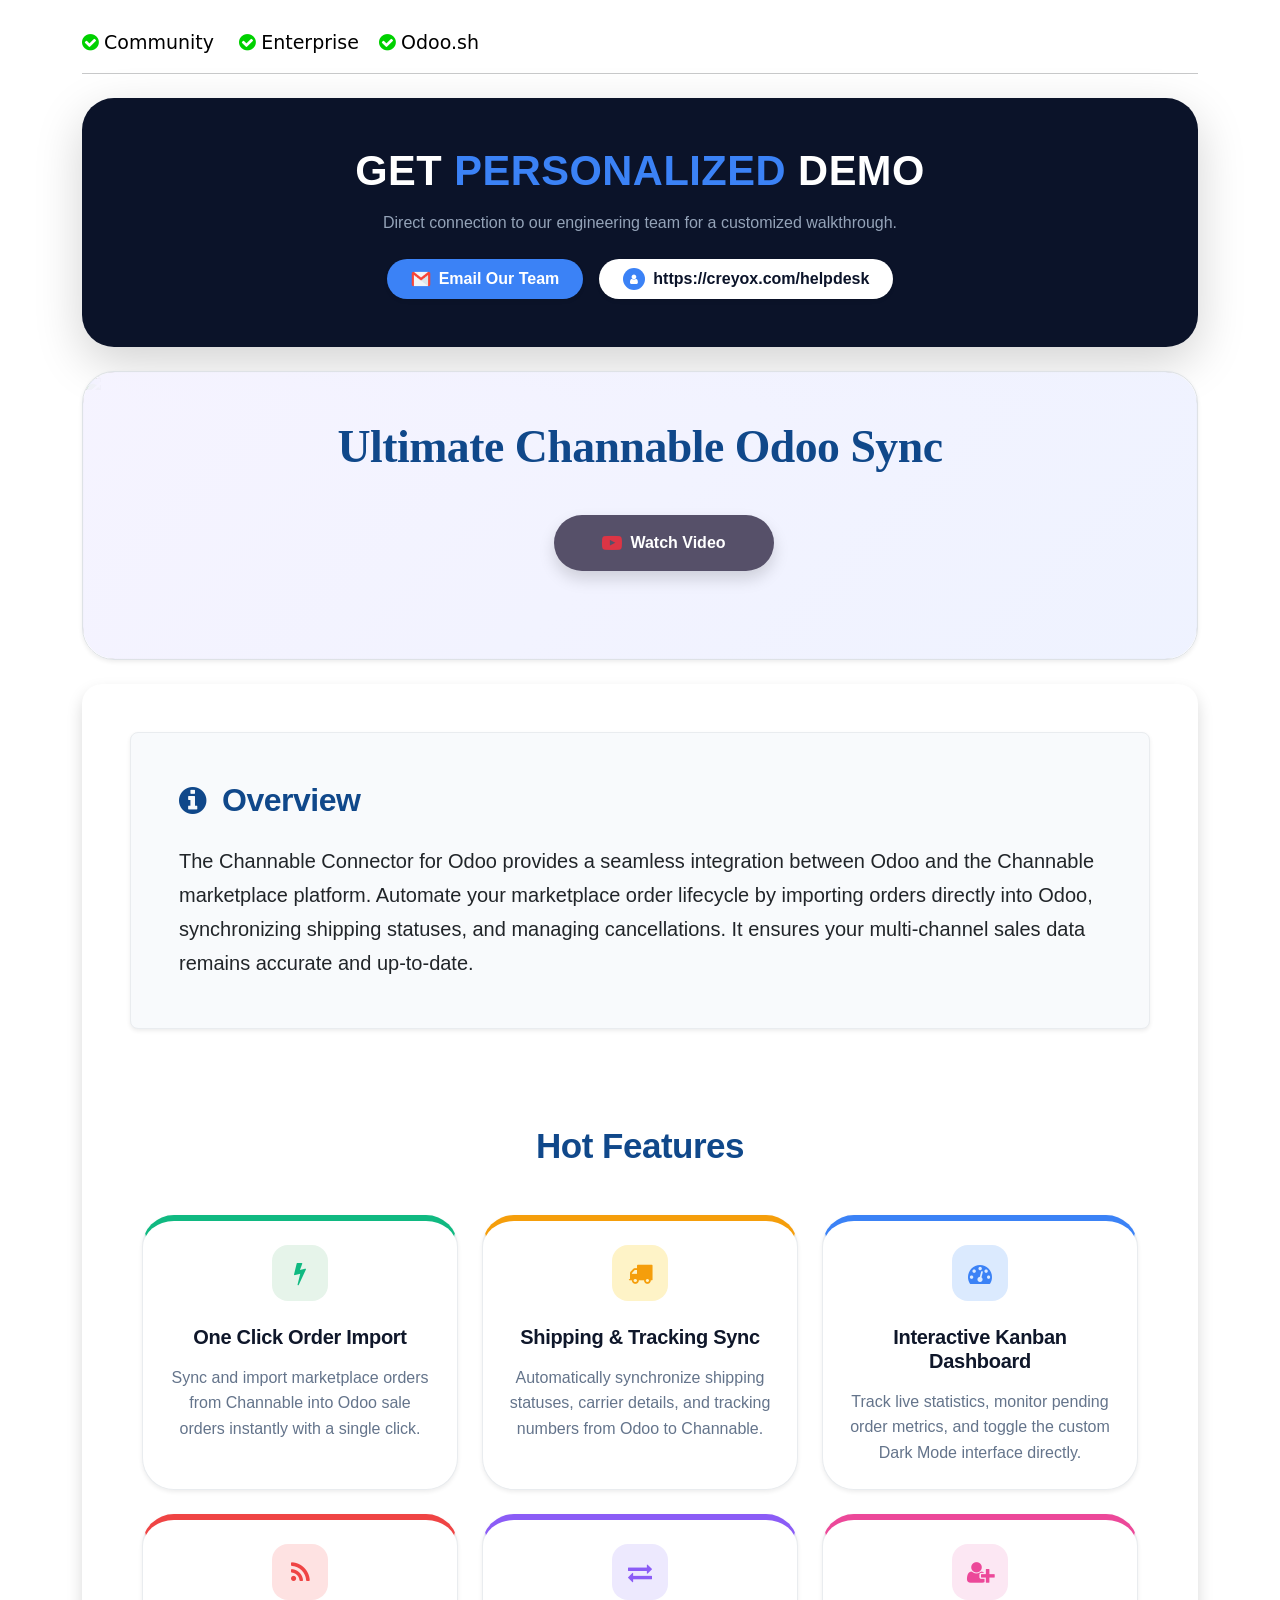
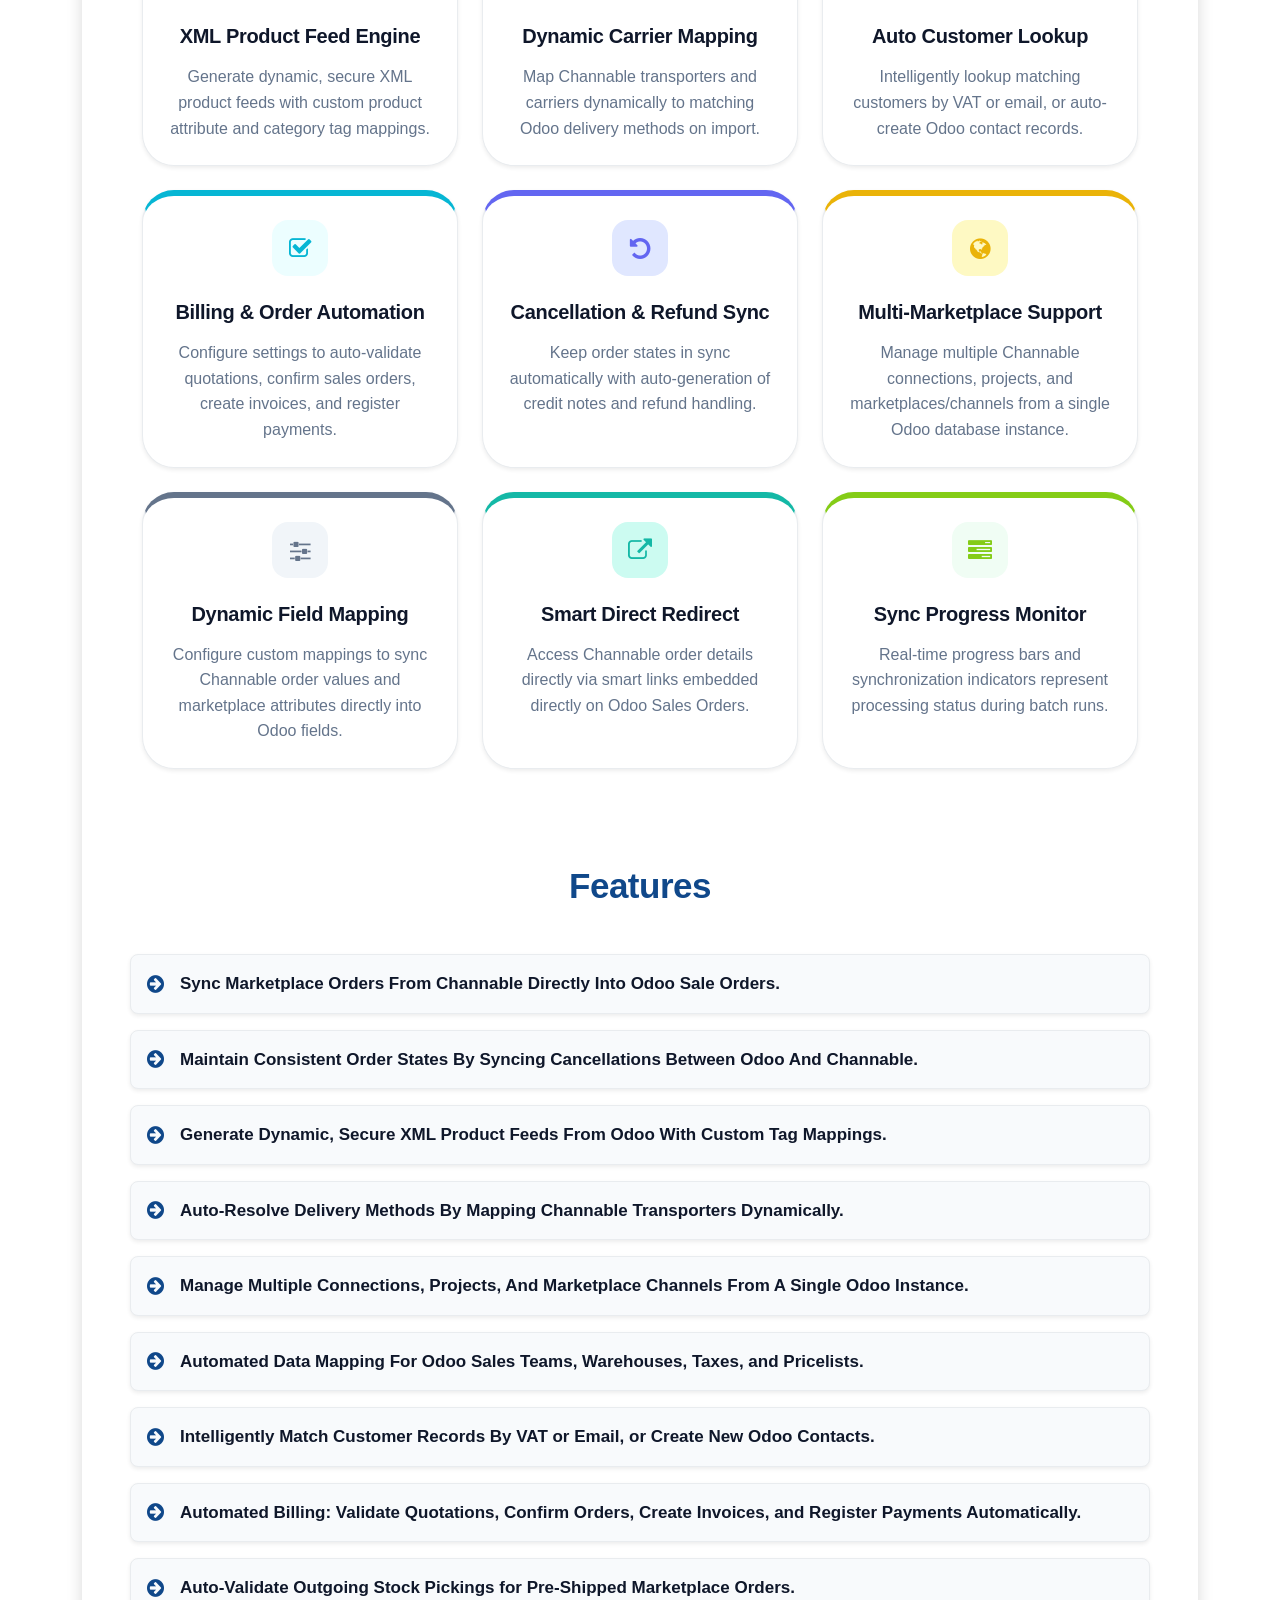
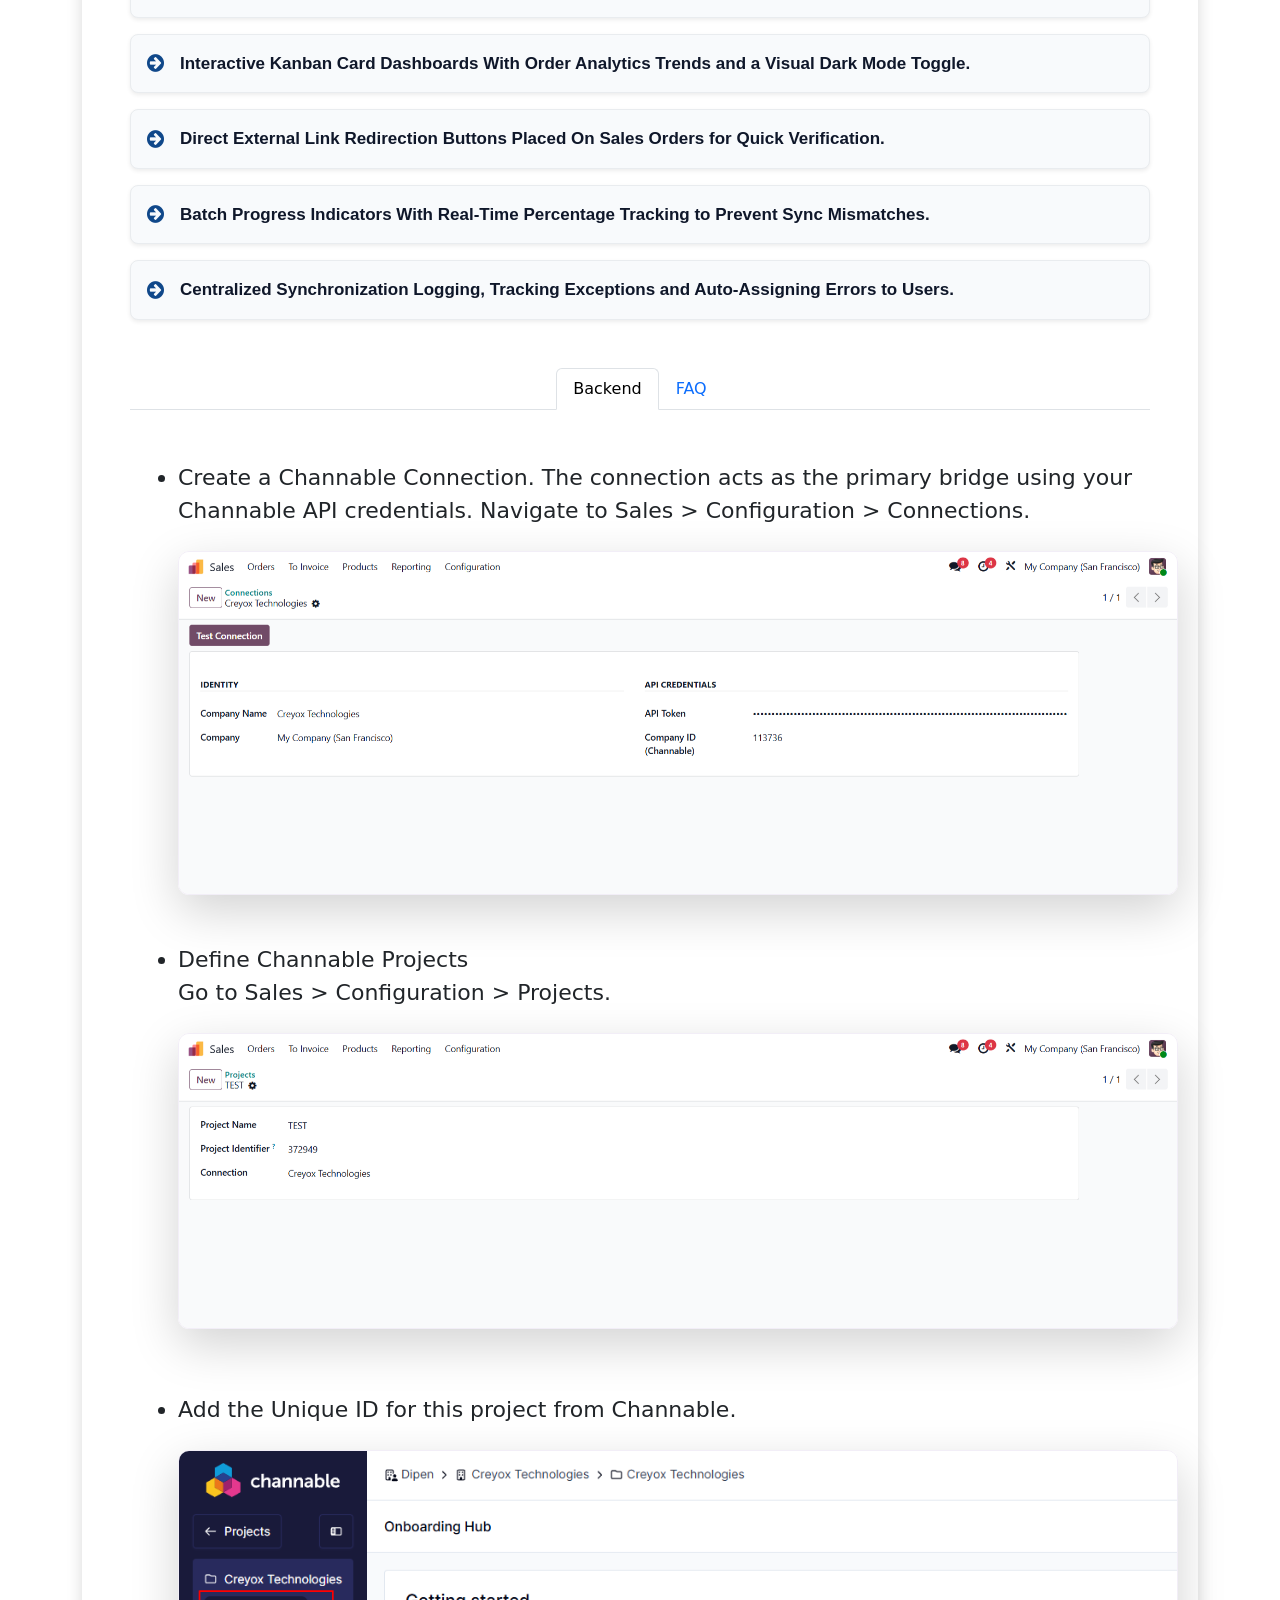
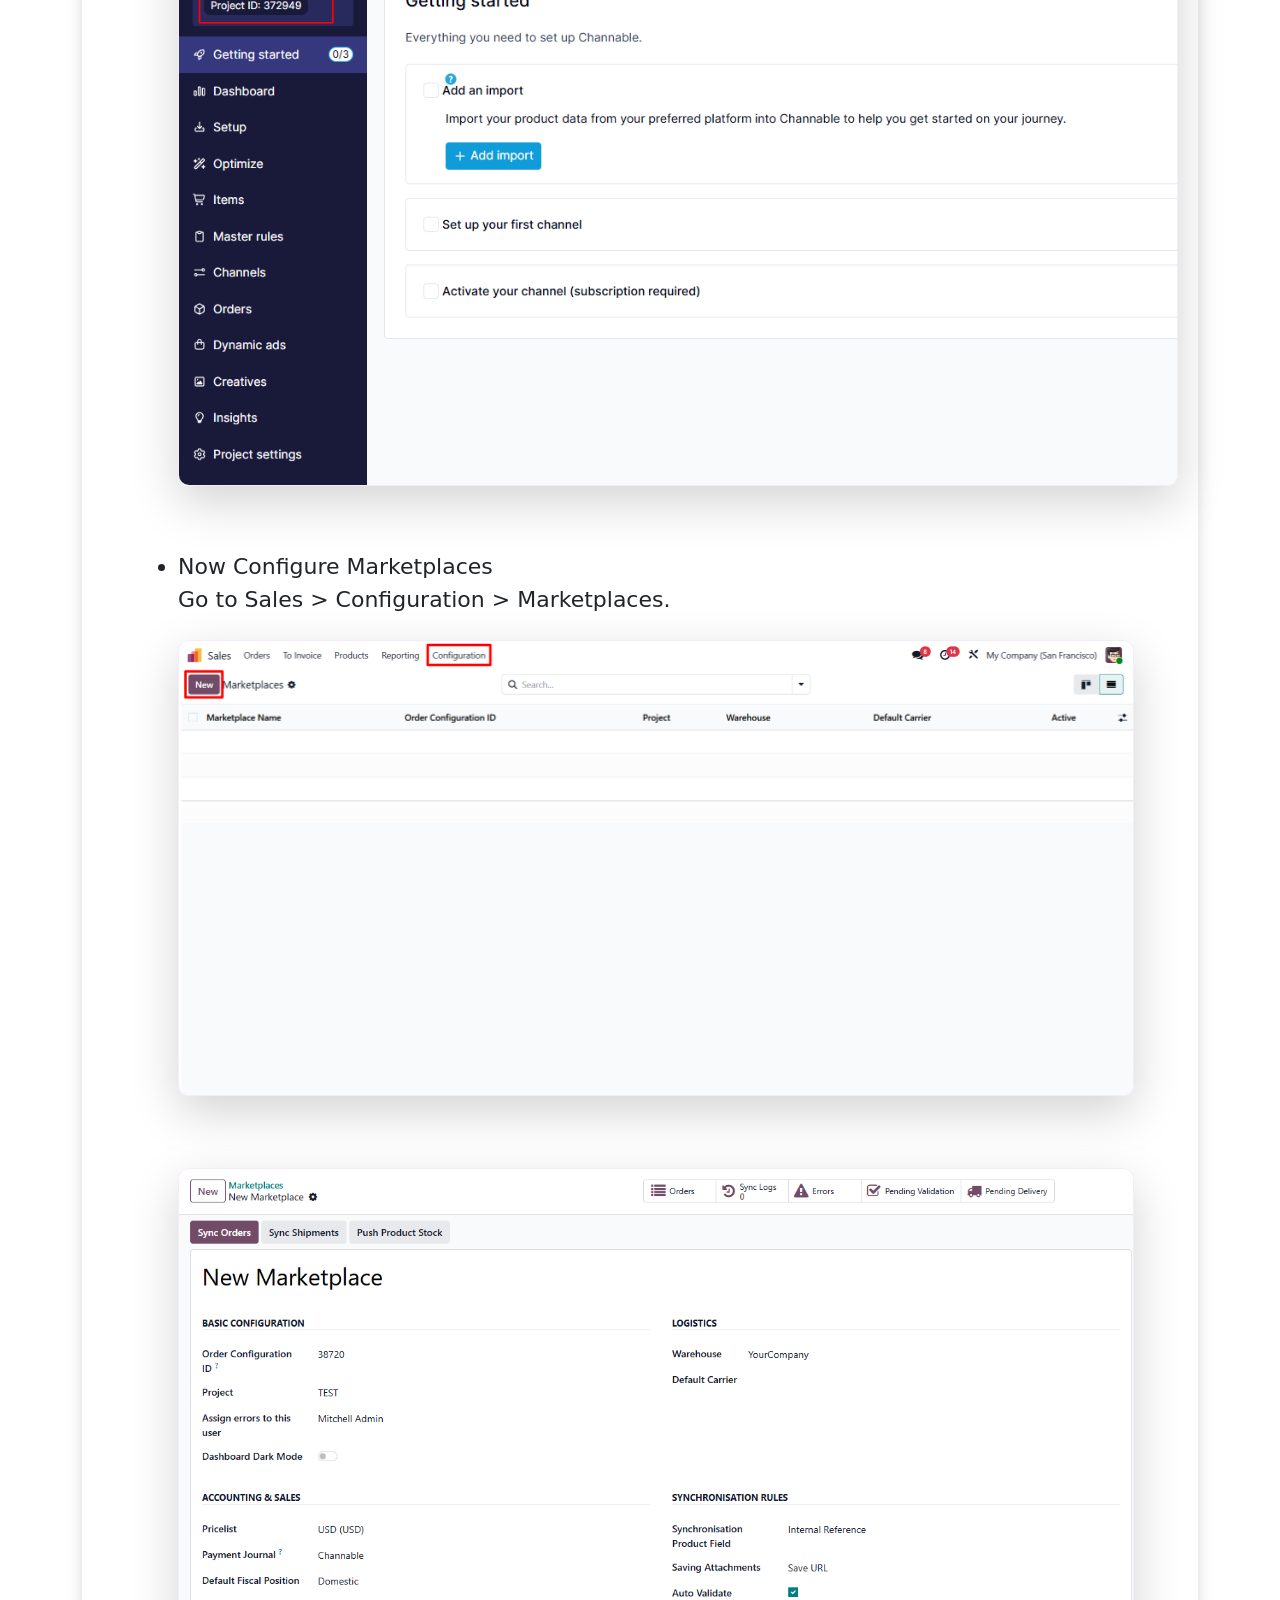
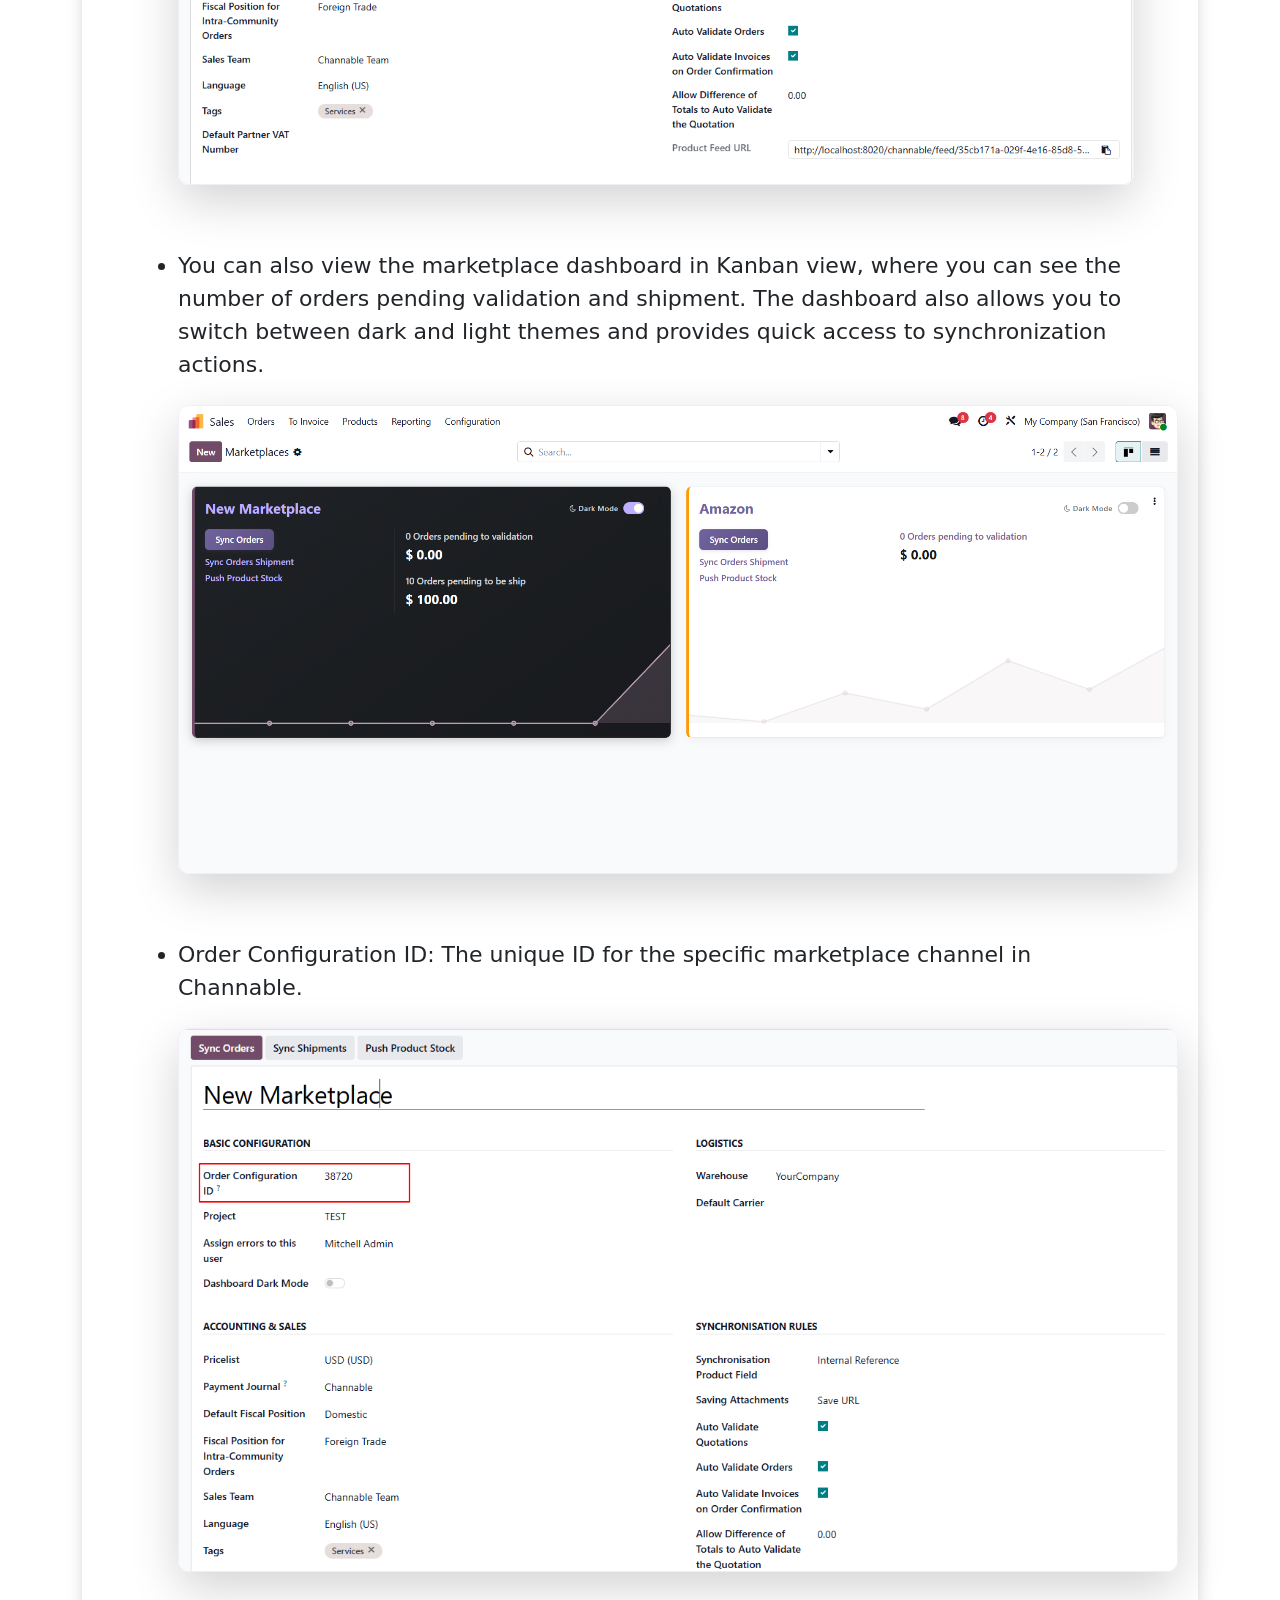
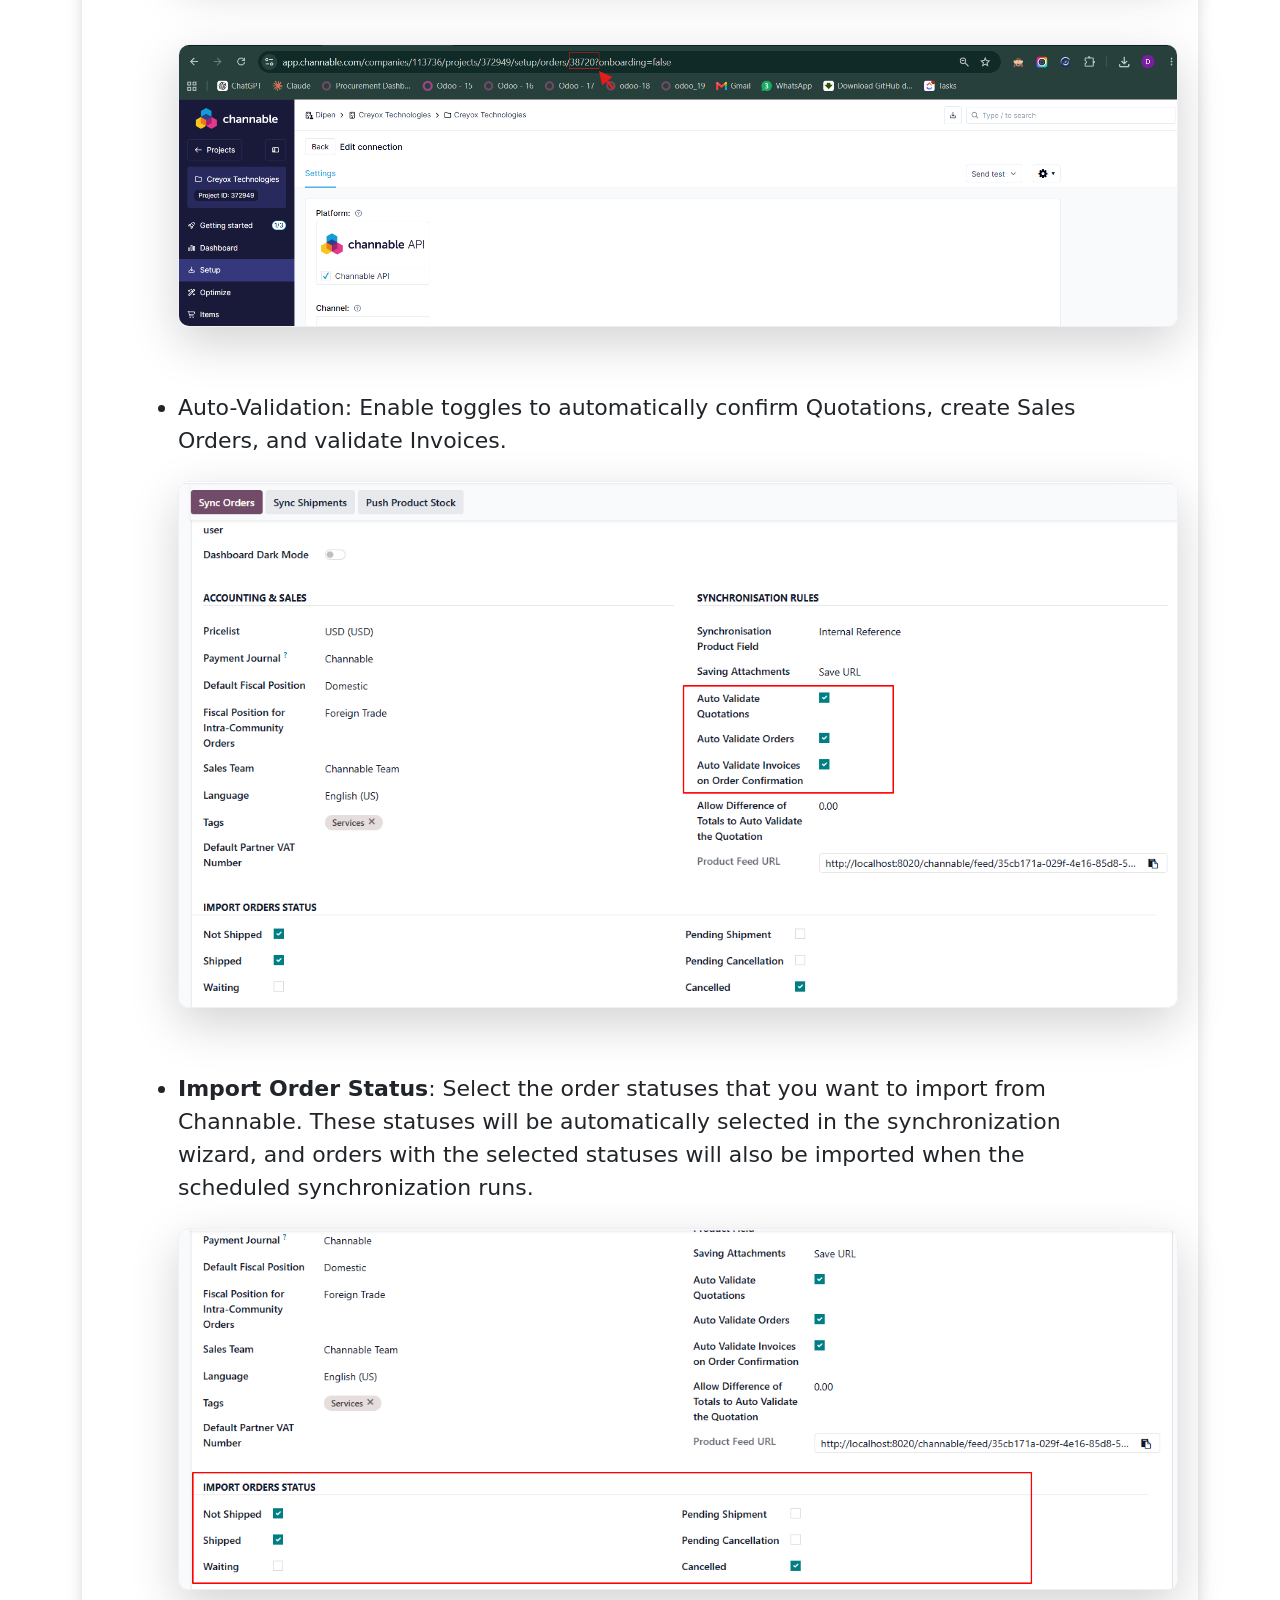
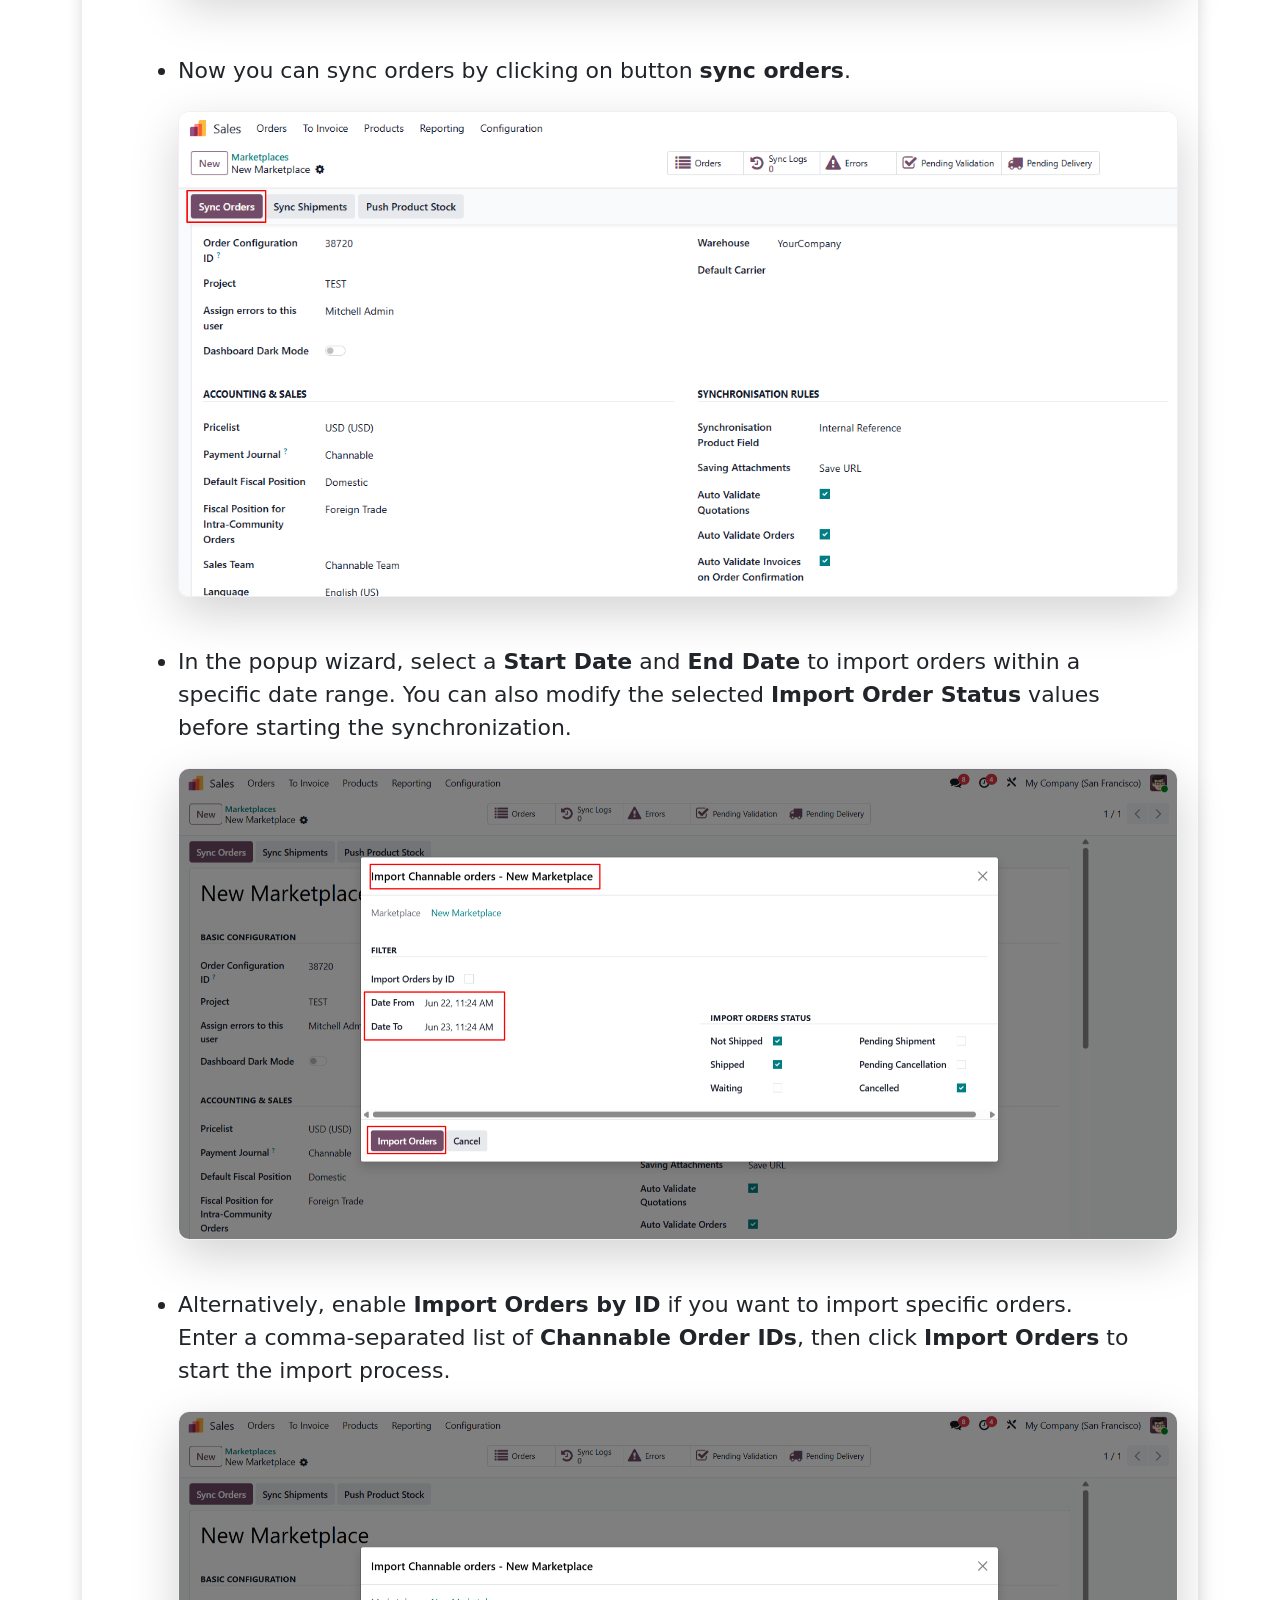
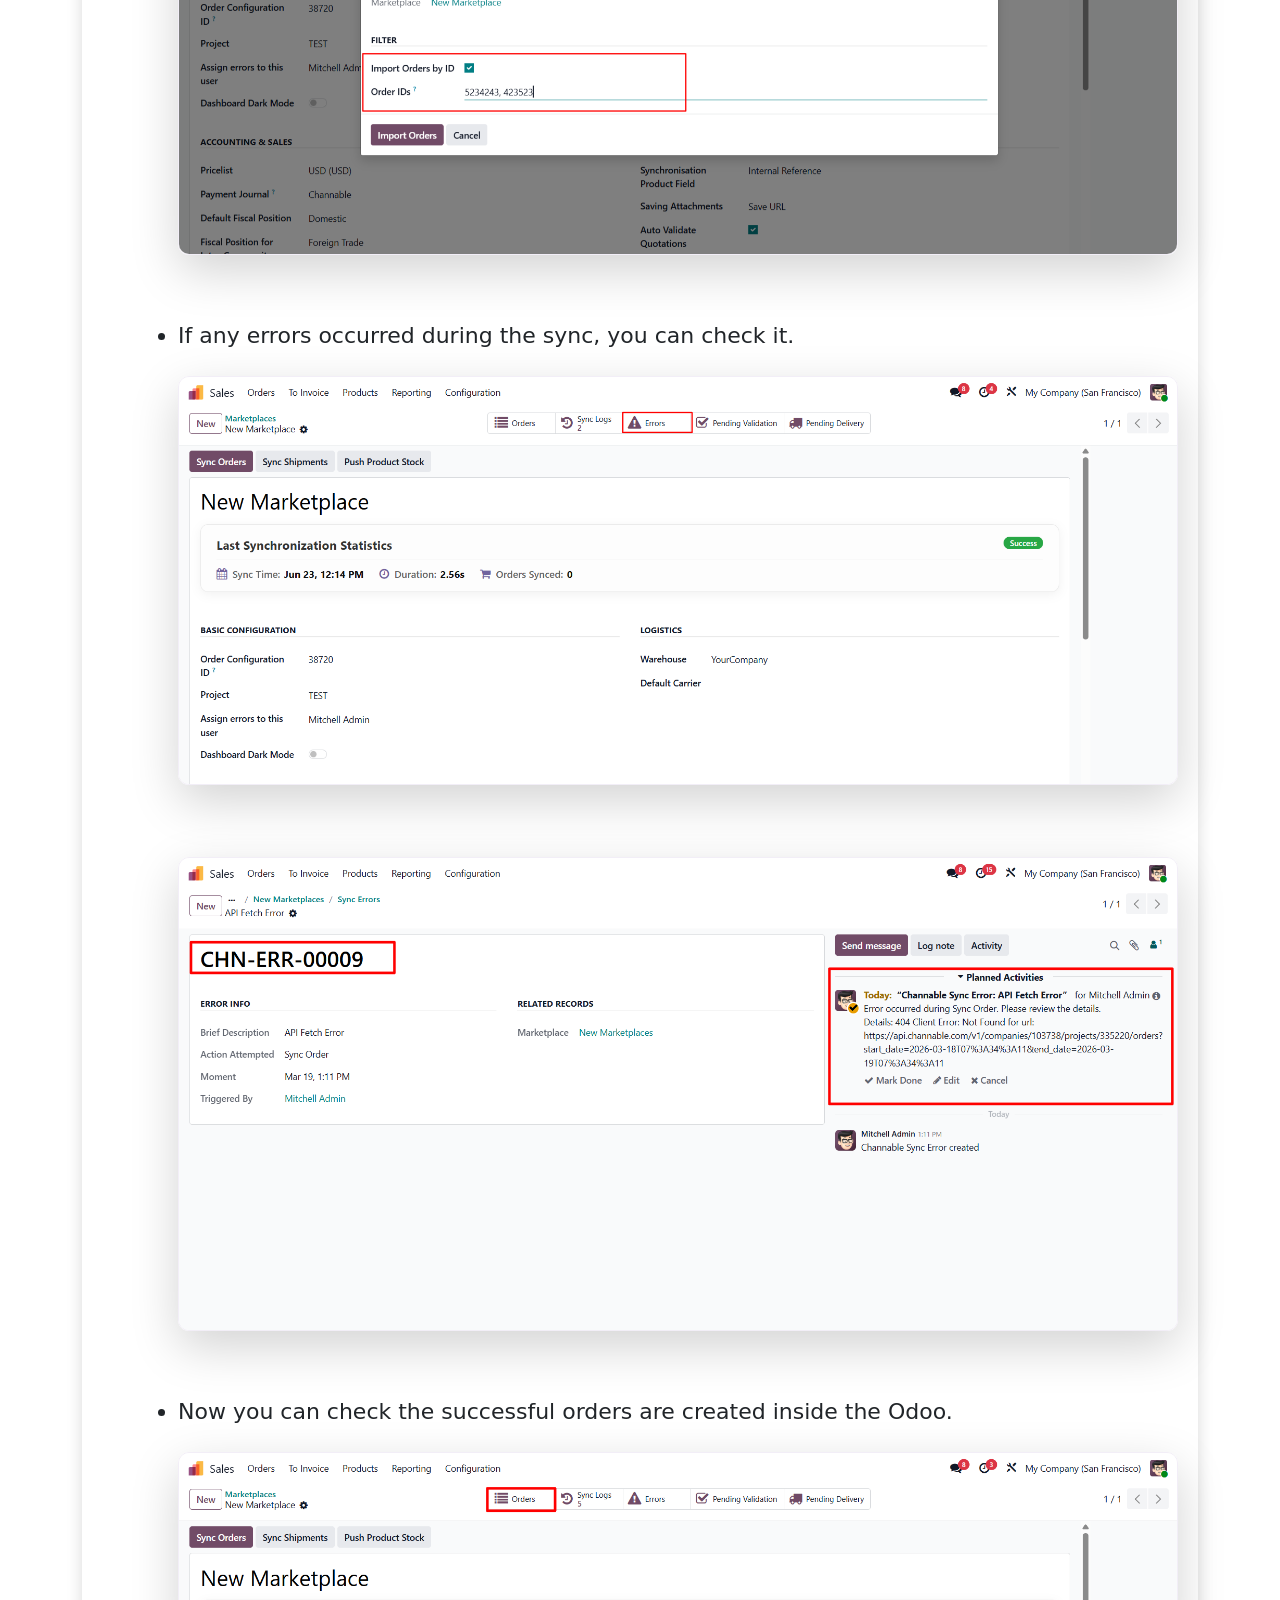
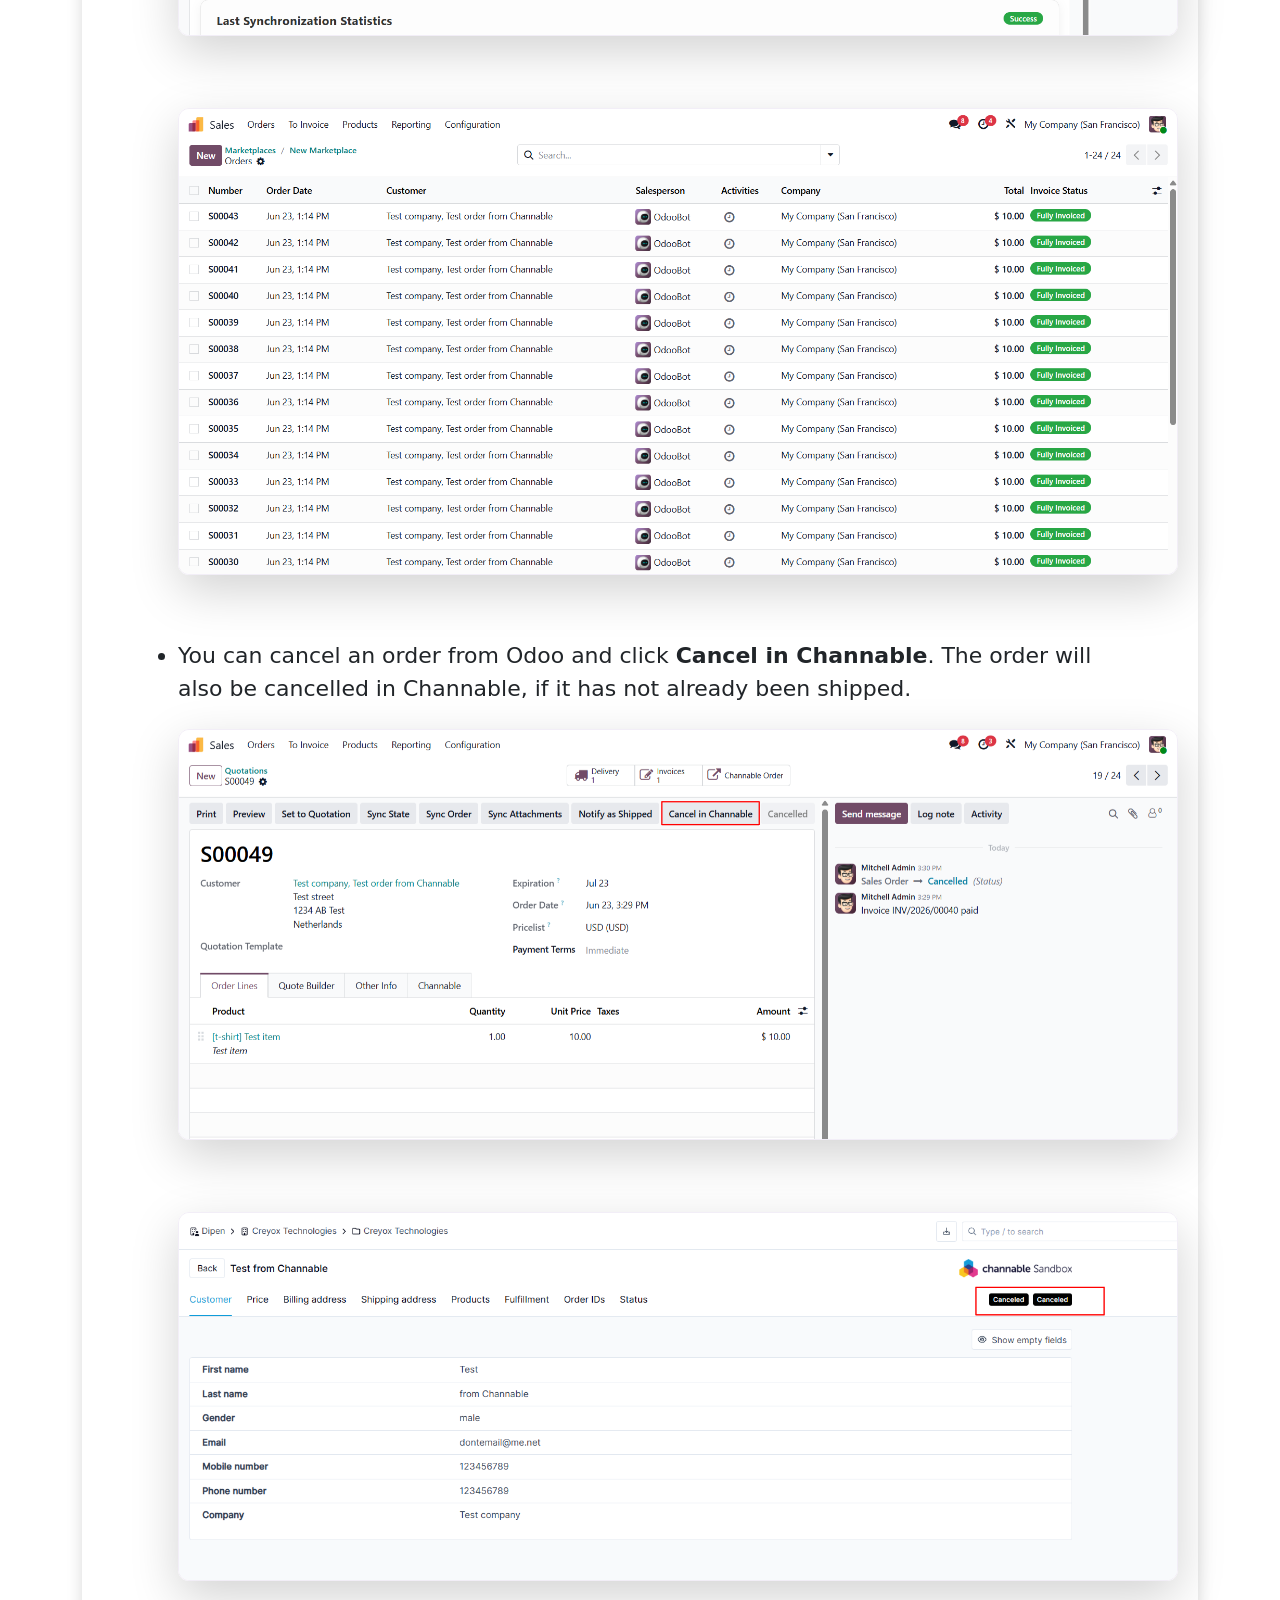
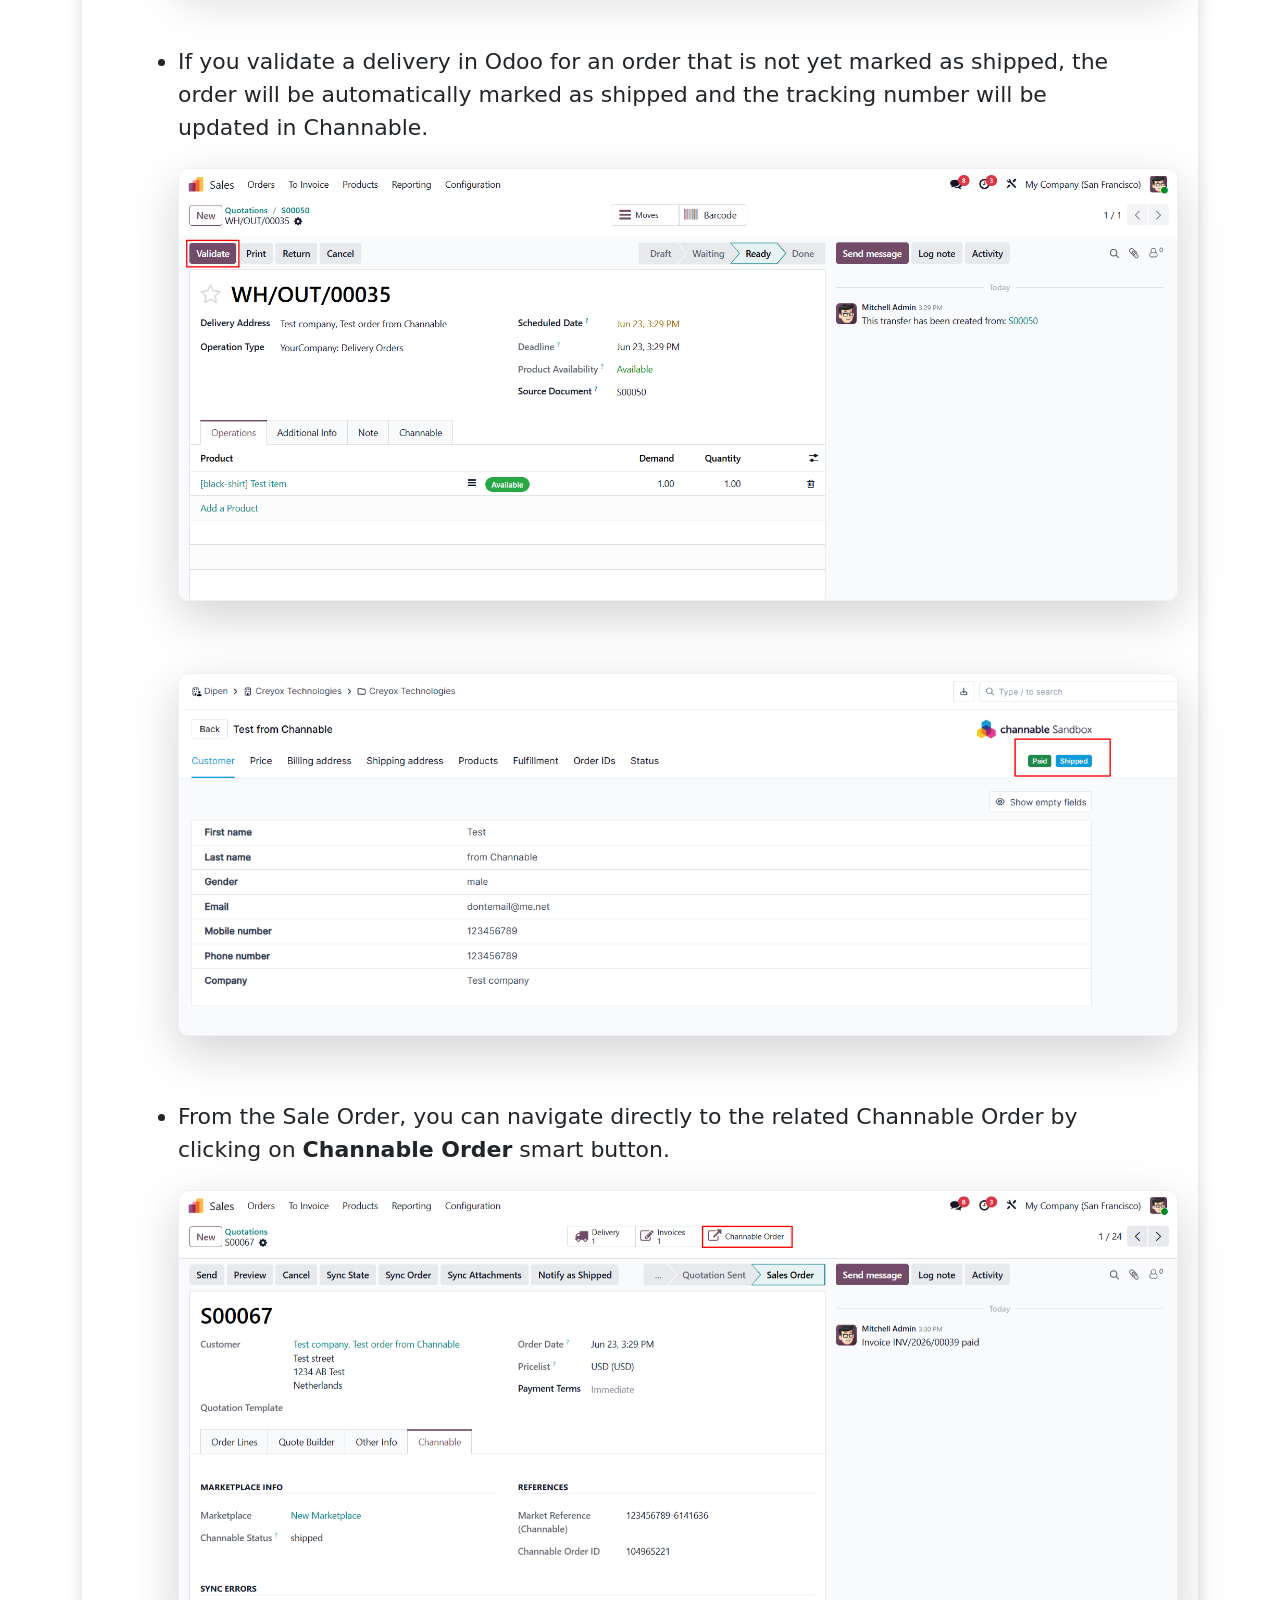
==== commit dabcc114: "latest index" ====
--- a/cr_channable_connector/static/description/index.html
+++ b/cr_channable_connector/static/description/index.html
@@ -11,12 +11,20 @@
     <link href="https://stackpath.bootstrapcdn.com/font-awesome/4.7.0/css/font-awesome.min.css" rel="stylesheet"
           integrity="sha384-wvfXpqpZZVQGK6TAh5PVlGOfQNHSoD2xbE+QkPxCAFlNEevoEH3Sl0sibVcOQVnN" crossorigin="anonymous">
     <link href="https://fonts.googleapis.com/css?family=Roboto:400,500,700&display=swap" rel="stylesheet">
-    <link href=https://apps.odoocdn.com/web/content/7247337-184ae0e/1/web.assets_frontend.css" rel="stylesheet">
-
+    <link href="https://apps.odoocdn.com/web/content/7247337-184ae0e/1/web.assets_frontend.css" rel="stylesheet">
+    <style>
+        .btn-hover-zoom {
+            transition: transform 0.25s ease-in-out, box-shadow 0.25s ease-in-out !important;
+        }
+        .btn-hover-zoom:hover {
+            transform: translateY(-2px) scale(1.02) !important;
+            box-shadow: 0 8px 20px rgba(0,0,0,0.12) !important;
+        }
+    </style>
 </head>
 
 <body>
-<main class="container" style="border-radius:20px;">
+<main class="container rounded-4">
     <header class="py-2">
         <div class="row align-items-center" style="margin-top: 20px;">
             <div class="col-12 col-md-12 text-right">
@@ -32,316 +40,395 @@
     </header>
 
     <!-- <center><span style="font-size: 28px;" class="text-success">We are offering a 20% discount on any odoo service.</span></center> -->
-    <div class="px-md-5 py-md-4 p-2 mb-4 bg-white shadow " style="border-radius:20px; font-family:'system-ui'">
-        <center>
-            <div class="oe_container" style="margin-left:calc(-42vw + 50%); width:84vw">
-
-                <!--                <div class="row o_equal_col_sm">-->
-
-                <!--                    <div class="" style="display:block; margin:0 auto;width:100%">-->
-                <!--                        <span style="width:100%; display:inline-block">-->
-                <!--                            -->
-                <!--                            <img class="img img-responsive mt24 mb8"-->
-                <!--                                 src="static_img/odoo_learning_partner_rgb-imageonline.co-merged.png"-->
-                <!--                                 style="display:block; margin:0 auto; width: 800px;">-->
-                <!--                            -->
-                <!--                        </span>-->
-                <!--                    </div>-->
-
-                <!--                </div>-->
-                <!-- </center> -->
-            </div>
-        </center>
-        <div class="position-relative mb-4" style="border-radius:10px">
-            <img alt="" class="w-100 h-100 position-absolute img-fluid left_0" loading="lazy"
-                 src="static_img/main_bg.jpg" style="border-radius: 25px;">
-            <div class="p-lg-5 p-3 position-relative">
-                <div class="row py-4 py-lg-0">
-                    <div class="col-md-12">
-                        <h1
-                                style="font-family:'system-ui'; font-style:normal; font-weight:bold; font-size:calc(2.06rem + 1vw); line-height:120%; text-align:center; text-transform:capitalize">
-                                <span style="font-family:system-ui; color:#10488A; font-size:calc(2.06rem + 1vw)">GET
-                                    PERSONALIZED DEMO</span>
-                        </h1>
-                    </div>
-                    <div class="col-md-12 py-2">
-                        <p
-                                style="font-family:system-ui; font-weight:500; font-size:18px; line-height:150% !important; text-align:center; letter-spacing:-0.02em; color:#4F4F4F">
-                            Please send your inquiry on email or skype to know more about this application.
-                        </p>
-                    </div>
-                    <div class="col-md-12 py-2 text-center ">
-                        <a href="mailto:support@creyox.com" target="_blank"
-                           style="background-color:#091E42; border-radius:12px; display:inline-block; padding:7px 33px; border:1px solid #091E42"
-                           class="mx-1 mb-2 deep-1 deep_hover">
-                            <img class="img" style="width:30px" src="static_img/email.png">
-                            <span class="pl-2" style="color:#fff; font-size:16px; vertical-align:middle">
-                                    Email Us
-                                </span>
-                        </a>
-                        <a href="skype:live:.cid.d7506ede68fce23e?chat" target="_blank"
-                           style="background-color:#091E42; border-radius:12px; display:inline-block; padding:7px 33px; border:1px solid #091E42"
-                           class="mx-1 mb-2 deep-1 deep_hover">
-                            <img class="img" style="width:27px" src="static_img/skype.png">
-                            <span class="pl-2" style="color:#fff; font-size:16px; vertical-align:middle">
-                                    Skype Us
-                                </span>
-                        </a>
-                    </div>
+    <div class="p-lg-5 p-4 mb-4 rounded-5 text-center shadow-lg d-flex flex-column align-items-center justify-content-center"
+         style="background-color: #0b1329; font-family:'Montserrat', sans-serif">
+        <h1 class="fw-extrabold mb-3 text-uppercase" style="font-family:'Montserrat', sans-serif; font-size:calc(1.8rem + 1vw); font-weight:800; letter-spacing: 0.5px; line-height: 1.2;">
+            <span style="color: #ffffff;">GET </span>
+            <span style="color: #3b82f6;">PERSONALIZED </span>
+            <span style="color: #ffffff;">DEMO</span>
+        </h1>
+        <p class="mb-4 fs-6" style="color: #94a3b8 !important; font-family:'Montserrat', sans-serif; font-weight: 500; max-width: 600px;">
+            Direct connection to our engineering team for a customized walkthrough.
+        </p>
+        <div class="d-flex flex-wrap align-items-center justify-content-center gap-3">
+            <a href="mailto:support@creyox.com" target="_blank"
+               style="background-color: #3b82f6 !important; border: none; color: #ffffff !important; font-family: 'Montserrat', sans-serif; font-size: 16px;"
+               class="px-4 py-2 d-inline-flex align-items-center rounded-pill text-decoration-none fw-bold shadow-sm btn-hover-zoom">
+                <img class="img me-2" style="width:20px; height: auto;" src="static_img/email.png">
+                Email Our Team
+            </a>
+            <a href="https://creyox.com/helpdesk" target="_blank"
+               style="background-color: #ffffff !important; border: none; color: #0b1329 !important; font-family: 'Montserrat', sans-serif; font-size: 16px;"
+               class="px-4 py-2 d-inline-flex align-items-center rounded-pill text-decoration-none fw-bold shadow-sm btn-hover-zoom">
+                <div class="d-flex align-items-center justify-content-center rounded-circle me-2" style="width: 22px; height: 22px; background-color: #3b82f6;">
+                    <i class="fa fa-user text-white" style="font-size: 11px;"></i>
+                </div>
+                https://creyox.com/helpdesk
+            </a>
+        </div>
+    </div>
+
+    <div class="position-relative mb-4 rounded-5 overflow-hidden border border-purple-subtle shadow-sm" style="font-family:'Montserrat', sans-serif">
+        <img alt="" class="w-100 h-100 position-absolute img-fluid left_0 rounded-5" loading="lazy"
+             src="static_img/main_bg.jpg">
+        <div class="p-lg-5 p-3 position-relative rounded-5" style="background-image: linear-gradient(135deg, rgba(245, 243, 255, 0.96) 0%, rgba(238, 242, 255, 0.96) 100%);">
+            <div class="row py-4 py-lg-0 text-center">
+                <div class="col-md-12">
+                    <h1
+                            style="font-family:'Montserrat'; font-style:normal; font-weight:bold; font-size:calc(2.06rem + 1vw); line-height:120%; text-align:center;">
+                        <span style="font-family:'Montserrat'; color:#10488A; font-size:calc(2.06rem + 1vw); font-weight:800; letter-spacing: -0.5px;">Ultimate Channable Odoo Sync</span>
+                    </h1>
+                </div>
+                <div class="col-md-12 py-2 text-center m-4">
+                    <a class="mx-1 mb-2 px-5 py-3 btn-hover-zoom d-inline-flex align-items-center shadow rounded-pill text-decoration-none text-white fw-bold border-0" 
+                       target="_blank" style="background-color:#565069;"
+                       href="https://youtu.be/PBVqTAuiZ3Y">
+                        <i class="fa fa-youtube-play me-2 fs-5 text-danger"></i> Watch Video </a>
                 </div>
             </div>
         </div>
     </div>
 
-    <div class="px-md-5 py-md-4 p-2 mb-4 bg-white shadow " style="border-radius:20px; font-family:'system-ui'">
-        <div class="position-relative mb-4" style="border-radius:10px">
-            <img alt="" class="w-100 h-100 position-absolute img-fluid left_0" loading="lazy"
-                 src="static_img/main_bg.jpg" style="border-radius: 25px;">
-            <div class="p-lg-5 p-3 position-relative">
-                <div class="row py-4 py-lg-0">
-                    <div class="col-md-12">
-                        <h1
-                                style="font-family:'system-ui'; font-style:normal; font-weight:bold; font-size:calc(2.06rem + 1vw); line-height:120%; text-align:center;">
-                            <span style="font-family:system-ui; color:#10488A; font-size:calc(2.06rem + 1vw)">Ultimate Channable Odoo Sync</span>
-                        </h1>
-                    </div>
-                    <div class="col-md-12 py-2 text-center">
-                        <a class="btn btn-primary btn-lg mt8" target="_blank" style="color: #FFFFFF !important;"
-                           href="https://youtu.be/PBVqTAuiZ3Y">
-                            <i class="fa fa-check-square"></i> Watch Video </a>
-                    </div>
-                </div>
-            </div>
-        </div>
-    </div>
-
     <div class="mb-4 bg-white shadow" style="border-radius:20px; font-family:'system-ui'; font-weight:400">
         <div class="tab-content p-md-5 p-2 py-3" id="myTabContent">
-            <div class="card shadow"
-                 style="background-color:#FFFAFA !important; border-color:#dfdfdf; border-radius:10px">
-                <br/>
-                <div class="row mb-5">
-                    <div class="col-12 col-md-12 text-center text-md-left">
-                        <center>
-                            <h1 style="color: #000099;">Overview</h1>
-                        </center>
-                    </div>
-                </div>
-                <div class="row align-items-center mb-4" style="margin-top:-25px">
-                    <div class="row align-items-center mb-4" style="margin-top:-25px">
-                        <div class="col-12 col-md-12">
-                            <div class="col-10 col-md-12" style="padding-left: 30px;">
-                                <p style="font-size: 20px; text-align: justify;">
-                                    The Channable Connector for Odoo provides a seamless integration between Odoo and
-                                    the Channable marketplace platform. Automate your marketplace order lifecycle by
-                                    importing
-                                    orders directly into Odoo, synchronizing shipping statuses, and managing
-                                    cancellations. Optimized for high-volume performance, it ensures your multi-channel
-                                    sales data remains
-                                    accurate and up-to-date.
-                                </p>
-                                <br/>
-                            </div>
-                        </div>
-                    </div>
+            <div class="card border border-light-subtle rounded-3 shadow-sm mb-4"
+                 style="background-color: #f8fafc !important; font-family: 'Montserrat', sans-serif;">
+                <div class="p-4 p-md-5">
+                    <div class="d-flex align-items-center mb-4">
+                        <span class="fa fa-info-circle fs-2 me-3" style="color: #10488A;"></span>
+                        <h2 class="mb-0 fw-bold" style="color: #10488A; letter-spacing: -0.5px;">Overview</h2>
+                    </div>
+                    <p class="text-dark fs-5 mb-0 text-start" style="line-height: 1.7; font-weight: 500;">
+                        The Channable Connector for Odoo provides a seamless integration between Odoo and
+                        the Channable marketplace platform. Automate your marketplace order lifecycle by
+                        importing orders directly into Odoo, synchronizing shipping statuses, and managing
+                        cancellations. It ensures your multi-channel sales data remains accurate and up-to-date.
+                    </p>
                 </div>
             </div>
             <br/>
             <br/>
-            <section id="cr_hot_feature" style="padding-top:30px; background-color:transparent">
+            <section id="cr_hot_feature" class="py-4" style="background-color:transparent">
                 <div class="container">
                     <div class="text-center mb-5">
-                        <h1 style="font-size:35px; color:#000099; margin-bottom:10px">
+                        <h1 class="fw-extrabold" style="font-family:'Montserrat', sans-serif; font-size:35px; color:#10488A; margin-bottom:10px; font-weight:800; letter-spacing:-0.5px;">
                             Hot Features</h1>
                     </div>
                     <div class="row">
-                        <div class="col-lg-4 col-md-6 col-sm-12 col-12 mb-2">
-                            <div class="d-flex justify-content-center align-items-center rounded shadow"
-                                 style="padding:15px; border:1px solid #9ebdfb; border-bottom:4px solid #9ebdfb; background-color:#f8fffc; border-radius:0.25rem !important">
-                                    <span
-                                            style="color:#212121; font-weight:600; vertical-align:middle; padding-left:10px; text-align:center">
-                                        One Click Order Import
-                                    </span>
-                            </div>
-                        </div>
-                        <div class="col-lg-4 col-md-6 col-sm-12 col-12 mb-2">
-                            <div class="d-flex justify-content-center align-items-center rounded shadow"
-                                 style="padding:15px; border:1px solid #9ebdfb; border-bottom:4px solid #9ebdfb; background-color:#f8fffc; border-radius:0.25rem !important">
-                                    <span
-                                            style="color:#212121; font-weight:600; vertical-align:middle; padding-left:10px; text-align:center">
-                                        Shipping & Tracking Sync
-                                    </span>
-                            </div>
-                        </div>
-                        <div class="col-lg-4 col-md-6 col-sm-12 col-12 mb-2">
-                            <div class="d-flex justify-content-center align-items-center rounded shadow"
-                                 style="padding:15px; border:1px solid #9ebdfb; border-bottom:4px solid #9ebdfb; background-color:#f8fffc; border-radius:0.25rem !important">
-                                    <span
-                                            style="color:#212121; font-weight:600; vertical-align:middle; padding-left:10px; text-align:center">
-                                        Order Cancellation Sync
-                                    </span>
-                            </div>
-                        </div>
-                        <div class="col-lg-4 col-md-6 col-sm-12 col-12 mb-2">
-                            <div class="d-flex justify-content-center align-items-center rounded shadow"
-                                 style="padding:15px; border:1px solid #9ebdfb; border-bottom:4px solid #9ebdfb; background-color:#f8fffc; border-radius:0.25rem !important">
-                                    <span
-                                            style="color:#212121; font-weight:600; vertical-align:middle; padding-left:10px; text-align:center">
-                                        High-Volume Optimization
-                                    </span>
-                            </div>
-                        </div>
-                        <div class="col-lg-4 col-md-6 col-sm-12 col-12 mb-2">
-                            <div class="d-flex justify-content-center align-items-center rounded shadow"
-                                 style="padding:15px; border:1px solid #9ebdfb; border-bottom:4px solid #9ebdfb; background-color:#f8fffc; border-radius:0.25rem !important">
-                                    <span
-                                            style="color:#212121; font-weight:600; vertical-align:middle; padding-left:10px; text-align:center">
-                                       Detailed Sync Error Logging
-                                    </span>
-                            </div>
-                        </div>
-                        <div class="col-lg-4 col-md-6 col-sm-12 col-12 mb-2">
-                            <div class="d-flex justify-content-center align-items-center rounded shadow"
-                                 style="padding:15px; border:1px solid #9ebdfb; border-bottom:4px solid #9ebdfb; background-color:#f8fffc; border-radius:0.25rem !important">
-                                    <span
-                                            style="color:#212121; font-weight:600; vertical-align:middle; padding-left:10px; text-align:center">
-                                        Secure API Integration
-                                    </span>
-                            </div>
-                        </div>
-                        <div class="col-lg-4 col-md-6 col-sm-12 col-12 mb-2">
-                            <div class="d-flex justify-content-center align-items-center rounded shadow"
-                                 style="padding:15px; border:1px solid #9ebdfb; border-bottom:4px solid #9ebdfb; background-color:#f8fffc; border-radius:0.25rem !important">
-                                    <span
-                                            style="color:#212121; font-weight:600; vertical-align:middle; padding-left:10px; text-align:center">
-                                        Instant Data Refresh
-                                    </span>
-                            </div>
-                        </div>
-                        <div class="col-lg-4 col-md-6 col-sm-12 col-12 mb-2">
-                            <div class="d-flex justify-content-center align-items-center rounded shadow"
-                                 style="padding:15px; border:1px solid #9ebdfb; border-bottom:4px solid #9ebdfb; background-color:#f8fffc; border-radius:0.25rem !important">
-                                    <span
-                                            style="color:#212121; font-weight:600; vertical-align:middle; padding-left:10px; text-align:center">
-                                        Payment creation
-                                    </span>
-                            </div>
-                        </div>
-                        <div class="col-lg-4 col-md-6 col-sm-12 col-12 mb-2">
-                            <div class="d-flex justify-content-center align-items-center rounded shadow"
-                                 style="padding:15px; border:1px solid #9ebdfb; border-bottom:4px solid #9ebdfb; background-color:#f8fffc; border-radius:0.25rem !important">
-                                    <span
-                                            style="color:#212121; font-weight:600; vertical-align:middle; padding-left:10px; text-align:center">
-                                        Quick API Key Setup
-                                    </span>
+                        <!-- Card 1 -->
+                        <div class="col-lg-4 col-md-6 col-sm-12 mb-4">
+                            <div class="card h-100 shadow-sm border border-light-subtle rounded-5 p-4 d-flex flex-column align-items-center text-center"
+                                 style="border-top: 6px solid #10b981 !important; background-color: #ffffff;">
+                                <div class="d-flex align-items-center justify-content-center rounded-4 mb-4"
+                                     style="width: 56px; height: 56px; background-color: #e6f4ea;">
+                                    <i class="fa fa-bolt fs-4" style="color: #10b981;"></i>
+                                </div>
+                                <h3 class="fw-bold mb-3 fs-5" style="color: #0f172a; font-family: 'Montserrat', sans-serif; letter-spacing: -0.3px;">
+                                    One Click Order Import
+                                </h3>
+                                <p class="mb-0 fs-6" style="color: #64748b !important; line-height: 1.6; font-weight: 500; font-family: 'Montserrat', sans-serif;">
+                                    Sync and import marketplace orders from Channable into Odoo sale orders instantly with a single click.
+                                </p>
+                            </div>
+                        </div>
+
+                        <!-- Card 2 -->
+                        <div class="col-lg-4 col-md-6 col-sm-12 mb-4">
+                            <div class="card h-100 shadow-sm border border-light-subtle rounded-5 p-4 d-flex flex-column align-items-center text-center"
+                                 style="border-top: 6px solid #f59e0b !important; background-color: #ffffff;">
+                                <div class="d-flex align-items-center justify-content-center rounded-4 mb-4"
+                                     style="width: 56px; height: 56px; background-color: #fef3c7;">
+                                    <i class="fa fa-truck fs-4" style="color: #f59e0b;"></i>
+                                </div>
+                                <h3 class="fw-bold mb-3 fs-5" style="color: #0f172a; font-family: 'Montserrat', sans-serif; letter-spacing: -0.3px;">
+                                    Shipping & Tracking Sync
+                                </h3>
+                                <p class="mb-0 fs-6" style="color: #64748b !important; line-height: 1.6; font-weight: 500; font-family: 'Montserrat', sans-serif;">
+                                    Automatically synchronize shipping statuses, carrier details, and tracking numbers from Odoo to Channable.
+                                </p>
+                            </div>
+                        </div>
+
+                        <!-- Card 3 -->
+                        <div class="col-lg-4 col-md-6 col-sm-12 mb-4">
+                            <div class="card h-100 shadow-sm border border-light-subtle rounded-5 p-4 d-flex flex-column align-items-center text-center"
+                                 style="border-top: 6px solid #3b82f6 !important; background-color: #ffffff;">
+                                <div class="d-flex align-items-center justify-content-center rounded-4 mb-4"
+                                     style="width: 56px; height: 56px; background-color: #dbeafe;">
+                                    <i class="fa fa-dashboard fs-4" style="color: #3b82f6;"></i>
+                                </div>
+                                <h3 class="fw-bold mb-3 fs-5" style="color: #0f172a; font-family: 'Montserrat', sans-serif; letter-spacing: -0.3px;">
+                                    Interactive Kanban Dashboard
+                                </h3>
+                                <p class="mb-0 fs-6" style="color: #64748b !important; line-height: 1.6; font-weight: 500; font-family: 'Montserrat', sans-serif;">
+                                    Track live statistics, monitor pending order metrics, and toggle the custom Dark Mode interface directly.
+                                </p>
+                            </div>
+                        </div>
+
+                        <!-- Card 4 -->
+                        <div class="col-lg-4 col-md-6 col-sm-12 mb-4">
+                            <div class="card h-100 shadow-sm border border-light-subtle rounded-5 p-4 d-flex flex-column align-items-center text-center"
+                                 style="border-top: 6px solid #ef4444 !important; background-color: #ffffff;">
+                                <div class="d-flex align-items-center justify-content-center rounded-4 mb-4"
+                                     style="width: 56px; height: 56px; background-color: #fee2e2;">
+                                    <i class="fa fa-rss fs-4" style="color: #ef4444;"></i>
+                                </div>
+                                <h3 class="fw-bold mb-3 fs-5" style="color: #0f172a; font-family: 'Montserrat', sans-serif; letter-spacing: -0.3px;">
+                                    XML Product Feed Engine
+                                </h3>
+                                <p class="mb-0 fs-6" style="color: #64748b !important; line-height: 1.6; font-weight: 500; font-family: 'Montserrat', sans-serif;">
+                                    Generate dynamic, secure XML product feeds with custom product attribute and category tag mappings.
+                                </p>
+                            </div>
+                        </div>
+
+                        <!-- Card 5 -->
+                        <div class="col-lg-4 col-md-6 col-sm-12 mb-4">
+                            <div class="card h-100 shadow-sm border border-light-subtle rounded-5 p-4 d-flex flex-column align-items-center text-center"
+                                 style="border-top: 6px solid #8b5cf6 !important; background-color: #ffffff;">
+                                <div class="d-flex align-items-center justify-content-center rounded-4 mb-4"
+                                     style="width: 56px; height: 56px; background-color: #ede9fe;">
+                                    <i class="fa fa-exchange fs-4" style="color: #8b5cf6;"></i>
+                                </div>
+                                <h3 class="fw-bold mb-3 fs-5" style="color: #0f172a; font-family: 'Montserrat', sans-serif; letter-spacing: -0.3px;">
+                                    Dynamic Carrier Mapping
+                                </h3>
+                                <p class="mb-0 fs-6" style="color: #64748b !important; line-height: 1.6; font-weight: 500; font-family: 'Montserrat', sans-serif;">
+                                    Map Channable transporters and carriers dynamically to matching Odoo delivery methods on import.
+                                </p>
+                            </div>
+                        </div>
+
+                        <!-- Card 6 -->
+                        <div class="col-lg-4 col-md-6 col-sm-12 mb-4">
+                            <div class="card h-100 shadow-sm border border-light-subtle rounded-5 p-4 d-flex flex-column align-items-center text-center"
+                                 style="border-top: 6px solid #ec4899 !important; background-color: #ffffff;">
+                                <div class="d-flex align-items-center justify-content-center rounded-4 mb-4"
+                                     style="width: 56px; height: 56px; background-color: #fce7f3;">
+                                    <i class="fa fa-user-plus fs-4" style="color: #ec4899;"></i>
+                                </div>
+                                <h3 class="fw-bold mb-3 fs-5" style="color: #0f172a; font-family: 'Montserrat', sans-serif; letter-spacing: -0.3px;">
+                                    Auto Customer Lookup
+                                </h3>
+                                <p class="mb-0 fs-6" style="color: #64748b !important; line-height: 1.6; font-weight: 500; font-family: 'Montserrat', sans-serif;">
+                                    Intelligently lookup matching customers by VAT or email, or auto-create Odoo contact records.
+                                </p>
+                            </div>
+                        </div>
+
+                        <!-- Card 7 -->
+                        <div class="col-lg-4 col-md-6 col-sm-12 mb-4">
+                            <div class="card h-100 shadow-sm border border-light-subtle rounded-5 p-4 d-flex flex-column align-items-center text-center"
+                                 style="border-top: 6px solid #06b6d4 !important; background-color: #ffffff;">
+                                <div class="d-flex align-items-center justify-content-center rounded-4 mb-4"
+                                     style="width: 56px; height: 56px; background-color: #ecfeff;">
+                                    <i class="fa fa-check-square-o fs-4" style="color: #06b6d4;"></i>
+                                </div>
+                                <h3 class="fw-bold mb-3 fs-5" style="color: #0f172a; font-family: 'Montserrat', sans-serif; letter-spacing: -0.3px;">
+                                    Billing & Order Automation
+                                </h3>
+                                <p class="mb-0 fs-6" style="color: #64748b !important; line-height: 1.6; font-weight: 500; font-family: 'Montserrat', sans-serif;">
+                                    Configure settings to auto-validate quotations, confirm sales orders, create invoices, and register payments.
+                                </p>
+                            </div>
+                        </div>
+
+                        <!-- Card 8 -->
+                        <div class="col-lg-4 col-md-6 col-sm-12 mb-4">
+                            <div class="card h-100 shadow-sm border border-light-subtle rounded-5 p-4 d-flex flex-column align-items-center text-center"
+                                 style="border-top: 6px solid #6366f1 !important; background-color: #ffffff;">
+                                <div class="d-flex align-items-center justify-content-center rounded-4 mb-4"
+                                     style="width: 56px; height: 56px; background-color: #e0e7ff;">
+                                    <i class="fa fa-undo fs-4" style="color: #6366f1;"></i>
+                                </div>
+                                <h3 class="fw-bold mb-3 fs-5" style="color: #0f172a; font-family: 'Montserrat', sans-serif; letter-spacing: -0.3px;">
+                                    Cancellation & Refund Sync
+                                </h3>
+                                <p class="mb-0 fs-6" style="color: #64748b !important; line-height: 1.6; font-weight: 500; font-family: 'Montserrat', sans-serif;">
+                                    Keep order states in sync automatically with auto-generation of credit notes and refund handling.
+                                </p>
+                            </div>
+                        </div>
+
+                        <!-- Card 9 -->
+                        <div class="col-lg-4 col-md-6 col-sm-12 mb-4">
+                            <div class="card h-100 shadow-sm border border-light-subtle rounded-5 p-4 d-flex flex-column align-items-center text-center"
+                                 style="border-top: 6px solid #eab308 !important; background-color: #ffffff;">
+                                <div class="d-flex align-items-center justify-content-center rounded-4 mb-4"
+                                     style="width: 56px; height: 56px; background-color: #fef9c3;">
+                                    <i class="fa fa-globe fs-4" style="color: #eab308;"></i>
+                                </div>
+                                <h3 class="fw-bold mb-3 fs-5" style="color: #0f172a; font-family: 'Montserrat', sans-serif; letter-spacing: -0.3px;">
+                                    Multi-Marketplace Support
+                                </h3>
+                                <p class="mb-0 fs-6" style="color: #64748b !important; line-height: 1.6; font-weight: 500; font-family: 'Montserrat', sans-serif;">
+                                    Manage multiple Channable connections, projects, and marketplaces/channels from a single Odoo database instance.
+                                </p>
+                            </div>
+                        </div>
+
+                        <!-- Card 10 -->
+                        <div class="col-lg-4 col-md-6 col-sm-12 mb-4">
+                            <div class="card h-100 shadow-sm border border-light-subtle rounded-5 p-4 d-flex flex-column align-items-center text-center"
+                                 style="border-top: 6px solid #64748b !important; background-color: #ffffff;">
+                                <div class="d-flex align-items-center justify-content-center rounded-4 mb-4"
+                                     style="width: 56px; height: 56px; background-color: #f1f5f9;">
+                                    <i class="fa fa-sliders fs-4" style="color: #64748b;"></i>
+                                </div>
+                                <h3 class="fw-bold mb-3 fs-5" style="color: #0f172a; font-family: 'Montserrat', sans-serif; letter-spacing: -0.3px;">
+                                    Dynamic Field Mapping
+                                </h3>
+                                <p class="mb-0 fs-6" style="color: #64748b !important; line-height: 1.6; font-weight: 500; font-family: 'Montserrat', sans-serif;">
+                                    Configure custom mappings to sync Channable order values and marketplace attributes directly into Odoo fields.
+                                </p>
+                            </div>
+                        </div>
+
+                        <!-- Card 11 -->
+                        <div class="col-lg-4 col-md-6 col-sm-12 mb-4">
+                            <div class="card h-100 shadow-sm border border-light-subtle rounded-5 p-4 d-flex flex-column align-items-center text-center"
+                                 style="border-top: 6px solid #14b8a6 !important; background-color: #ffffff;">
+                                <div class="d-flex align-items-center justify-content-center rounded-4 mb-4"
+                                     style="width: 56px; height: 56px; background-color: #ccfbf1;">
+                                    <i class="fa fa-external-link fs-4" style="color: #14b8a6;"></i>
+                                </div>
+                                <h3 class="fw-bold mb-3 fs-5" style="color: #0f172a; font-family: 'Montserrat', sans-serif; letter-spacing: -0.3px;">
+                                    Smart Direct Redirect
+                                </h3>
+                                <p class="mb-0 fs-6" style="color: #64748b !important; line-height: 1.6; font-weight: 500; font-family: 'Montserrat', sans-serif;">
+                                    Access Channable order details directly via smart links embedded directly on Odoo Sales Orders.
+                                </p>
+                            </div>
+                        </div>
+
+                        <!-- Card 12 -->
+                        <div class="col-lg-4 col-md-6 col-sm-12 mb-4">
+                            <div class="card h-100 shadow-sm border border-light-subtle rounded-5 p-4 d-flex flex-column align-items-center text-center"
+                                 style="border-top: 6px solid #84cc16 !important; background-color: #ffffff;">
+                                <div class="d-flex align-items-center justify-content-center rounded-4 mb-4"
+                                     style="width: 56px; height: 56px; background-color: #f0fdf4;">
+                                    <i class="fa fa-tasks fs-4" style="color: #84cc16;"></i>
+                                </div>
+                                <h3 class="fw-bold mb-3 fs-5" style="color: #0f172a; font-family: 'Montserrat', sans-serif; letter-spacing: -0.3px;">
+                                    Sync Progress Monitor
+                                </h3>
+                                <p class="mb-0 fs-6" style="color: #64748b !important; line-height: 1.6; font-weight: 500; font-family: 'Montserrat', sans-serif;">
+                                    Real-time progress bars and synchronization indicators represent processing status during batch runs.
+                                </p>
                             </div>
                         </div>
                     </div>
                 </div>
             </section>
             <br/>
-            <br/>
+            <br/> 
             <div class="row mb-5">
-                <div class="col-12 col-md-12 text-center text-md-left">
+                <div class="col-12 col-md-12">
                     <center>
-                        <h1 style="color: #000099;">Features</h1>
+                        <h1 class="fw-extrabold" style="font-family:'Montserrat', sans-serif; font-size:35px; color:#10488A; font-weight:800; letter-spacing:-0.5px;">
+                            Features
+                        </h1>
                     </center>
                 </div>
             </div>
             <div class="row align-items-center mb-4" style="margin-top:-25px">
                 <div class="col-12 col-md-12">
-                    <div class="container position-relative mt-4 shadow rounded"
-                         style="background-color:#f8fffc; border-radius:10px; border-color:#dfdfdf; border:1px solid #dfdfdf; padding:15px ">
-                        <div style="display:inline">
-                                <span class="fa fa-arrow-right"
-                                      style="color:#000099; font-weight:600; font-size:18px; padding-right:10px"></span>
-                            <span
-                                    style="font-size:18px; font-weight:500; color:#212529; text-transform:capitalize; padding-left:10px">
-                                    Sync Marketplace Orders From Channable Directly Into Odoo Sale Orders.
-                                </span>
-                        </div>
-                    </div>
-                    <div class="container position-relative mt-4 shadow rounded"
-                         style="background-color:#f8fffc; border-radius:10px; border-color:#dfdfdf; border:1px solid #dfdfdf; padding:15px ">
-                        <div style="display:inline">
-                                <span class="fa fa-arrow-right"
-                                      style="color:#000099; font-weight:600; font-size:18px; padding-right:10px"></span>
-                            <span
-                                    style="font-size:18px; font-weight:500; color:#212529; text-transform:capitalize; padding-left:10px">
-                                    Maintain Consistent Order States By Syncing Cancellations Between Odoo And Channable.
-                                </span>
-                        </div>
-                    </div>
-                    <div class="container position-relative mt-4 shadow rounded"
-                         style="background-color:#f8fffc; border-radius:10px; border-color:#dfdfdf; border:1px solid #dfdfdf; padding:15px ">
-                        <div style="display:inline">
-                                <span class="fa fa-arrow-right"
-                                      style="color:#000099; font-weight:600; font-size:18px; padding-right:10px"></span>
-                            <span
-                                    style="font-size:18px; font-weight:500; color:#212529; text-transform:capitalize; padding-left:10px">
-                                    Easy Configuration Using Channable API tokens.
-                                </span>
-                        </div>
-                    </div>
-                    <div class="container position-relative mt-4 shadow rounded"
-                         style="background-color:#f8fffc; border-radius:10px; border-color:#dfdfdf; border:1px solid #dfdfdf; padding:15px ">
-                        <div style="display:inline">
-                                <span class="fa fa-arrow-right"
-                                      style="color:#000099; font-weight:600; font-size:18px; padding-right:10px"></span>
-                            <span
-                                    style="font-size:18px; font-weight:500; color:#212529; text-transform:capitalize; padding-left:10px">
-                                    Synchronize Orders From Channable Directly In Your Odoo. Easily Import Orders And Ship Them With The Channable Connector.
-                                </span>
-                        </div>
-                    </div>
-                    <div class="container position-relative mt-4 shadow rounded"
-                         style="background-color:#f8fffc; border-radius:10px; border-color:#dfdfdf; border:1px solid #dfdfdf; padding:15px ">
-                        <div style="display:inline">
-                                <span class="fa fa-arrow-right"
-                                      style="color:#000099; font-weight:600; font-size:18px; padding-right:10px"></span>
-                            <span
-                                    style="font-size:18px; font-weight:500; color:#212529; text-transform:capitalize; padding-left:10px">
-                                    Manage Multiple Projects And Marketplaces From A Single Odoo Instance.
-                                </span>
-                        </div>
-                    </div>
-                    <div class="container position-relative mt-4 shadow rounded"
-                         style="background-color:#f8fffc; border-radius:10px; border-color:#dfdfdf; border:1px solid #dfdfdf; padding:15px ">
-                        <div style="display:inline">
-                                <span class="fa fa-arrow-right"
-                                      style="color:#000099; font-weight:600; font-size:18px; padding-right:10px"></span>
-                            <span
-                                    style="font-size:18px; font-weight:500; color:#212529; text-transform:capitalize; padding-left:10px">
-                                    Automated Data Mapping Like Map Channable Project Data To Odoo Sales Teams, Warehouses, And Delivery Carriers.
-                                </span>
-                        </div>
-                    </div>
-                    <div class="container position-relative mt-4 shadow rounded"
-                         style="background-color:#f8fffc; border-radius:10px; border-color:#dfdfdf; border:1px solid #dfdfdf; padding:15px ">
-                        <div style="display:inline">
-                                <span class="fa fa-arrow-right"
-                                      style="color:#000099; font-weight:600; font-size:18px; padding-right:10px"></span>
-                            <span
-                                    style="font-size:18px; font-weight:500; color:#212529; text-transform:capitalize; padding-left:10px">
-                                    Detailed Sync Error Logging So You Can Monitor And Resolve Synchronization Issues With A Dedicated Error Tracking Dashboard.
-                                </span>
-                        </div>
-                    </div>
-                    <div class="container position-relative mt-4 shadow rounded"
-                         style="background-color:#f8fffc; border-radius:10px; border-color:#dfdfdf; border:1px solid #dfdfdf; padding:15px ">
-                        <div style="display:inline">
-                                <span class="fa fa-arrow-right"
-                                      style="color:#000099; font-weight:600; font-size:18px; padding-right:10px"></span>
-                            <span
-                                    style="font-size:18px; font-weight:500; color:#212529; text-transform:capitalize; padding-left:10px">
-                                     High-Volume Optimization to Efficiently Process Up To 1 Million Records.
-                                </span>
-                        </div>
+                    <div class="d-flex align-items-center position-relative mt-3 shadow-sm rounded-3 border border-light-subtle p-3"
+                         style="background-color:#f8fafc;">
+                        <i class="fa fa-arrow-circle-right fs-5 me-3" style="color:#10488A;"></i>
+                        <span style="font-size:17px; font-weight:600; color:#0f172a; font-family:'Montserrat', sans-serif;">
+                            Sync Marketplace Orders From Channable Directly Into Odoo Sale Orders.
+                        </span>
+                    </div>
+                    <div class="d-flex align-items-center position-relative mt-3 shadow-sm rounded-3 border border-light-subtle p-3"
+                         style="background-color:#f8fafc;">
+                        <i class="fa fa-arrow-circle-right fs-5 me-3" style="color:#10488A;"></i>
+                        <span style="font-size:17px; font-weight:600; color:#0f172a; font-family:'Montserrat', sans-serif;">
+                            Maintain Consistent Order States By Syncing Cancellations Between Odoo And Channable.
+                        </span>
+                    </div>
+                    <div class="d-flex align-items-center position-relative mt-3 shadow-sm rounded-3 border border-light-subtle p-3"
+                         style="background-color:#f8fafc;">
+                        <i class="fa fa-arrow-circle-right fs-5 me-3" style="color:#10488A;"></i>
+                        <span style="font-size:17px; font-weight:600; color:#0f172a; font-family:'Montserrat', sans-serif;">
+                            Generate Dynamic, Secure XML Product Feeds From Odoo With Custom Tag Mappings.
+                        </span>
+                    </div>
+                    <div class="d-flex align-items-center position-relative mt-3 shadow-sm rounded-3 border border-light-subtle p-3"
+                         style="background-color:#f8fafc;">
+                        <i class="fa fa-arrow-circle-right fs-5 me-3" style="color:#10488A;"></i>
+                        <span style="font-size:17px; font-weight:600; color:#0f172a; font-family:'Montserrat', sans-serif;">
+                            Auto-Resolve Delivery Methods By Mapping Channable Transporters Dynamically.
+                        </span>
+                    </div>
+                    <div class="d-flex align-items-center position-relative mt-3 shadow-sm rounded-3 border border-light-subtle p-3"
+                         style="background-color:#f8fafc;">
+                        <i class="fa fa-arrow-circle-right fs-5 me-3" style="color:#10488A;"></i>
+                        <span style="font-size:17px; font-weight:600; color:#0f172a; font-family:'Montserrat', sans-serif;">
+                            Manage Multiple Connections, Projects, And Marketplace Channels From A Single Odoo Instance.
+                        </span>
+                    </div>
+                    <div class="d-flex align-items-center position-relative mt-3 shadow-sm rounded-3 border border-light-subtle p-3"
+                         style="background-color:#f8fafc;">
+                        <i class="fa fa-arrow-circle-right fs-5 me-3" style="color:#10488A;"></i>
+                        <span style="font-size:17px; font-weight:600; color:#0f172a; font-family:'Montserrat', sans-serif;">
+                            Automated Data Mapping For Odoo Sales Teams, Warehouses, Taxes, and Pricelists.
+                        </span>
+                    </div>
+                    <div class="d-flex align-items-center position-relative mt-3 shadow-sm rounded-3 border border-light-subtle p-3"
+                         style="background-color:#f8fafc;">
+                        <i class="fa fa-arrow-circle-right fs-5 me-3" style="color:#10488A;"></i>
+                        <span style="font-size:17px; font-weight:600; color:#0f172a; font-family:'Montserrat', sans-serif;">
+                            Intelligently Match Customer Records By VAT or Email, or Create New Odoo Contacts.
+                        </span>
+                    </div>
+                    <div class="d-flex align-items-center position-relative mt-3 shadow-sm rounded-3 border border-light-subtle p-3"
+                         style="background-color:#f8fafc;">
+                        <i class="fa fa-arrow-circle-right fs-5 me-3" style="color:#10488A;"></i>
+                        <span style="font-size:17px; font-weight:600; color:#0f172a; font-family:'Montserrat', sans-serif;">
+                            Automated Billing: Validate Quotations, Confirm Orders, Create Invoices, and Register Payments Automatically.
+                        </span>
+                    </div>
+                    <div class="d-flex align-items-center position-relative mt-3 shadow-sm rounded-3 border border-light-subtle p-3"
+                         style="background-color:#f8fafc;">
+                        <i class="fa fa-arrow-circle-right fs-5 me-3" style="color:#10488A;"></i>
+                        <span style="font-size:17px; font-weight:600; color:#0f172a; font-family:'Montserrat', sans-serif;">
+                            Auto-Validate Outgoing Stock Pickings for Pre-Shipped Marketplace Orders.
+                        </span>
+                    </div>
+                    <div class="d-flex align-items-center position-relative mt-3 shadow-sm rounded-3 border border-light-subtle p-3"
+                         style="background-color:#f8fafc;">
+                        <i class="fa fa-arrow-circle-right fs-5 me-3" style="color:#10488A;"></i>
+                        <span style="font-size:17px; font-weight:600; color:#0f172a; font-family:'Montserrat', sans-serif;">
+                            Interactive Kanban Card Dashboards With Order Analytics Trends and a Visual Dark Mode Toggle.
+                        </span>
+                    </div>
+                    <div class="d-flex align-items-center position-relative mt-3 shadow-sm rounded-3 border border-light-subtle p-3"
+                         style="background-color:#f8fafc;">
+                        <i class="fa fa-arrow-circle-right fs-5 me-3" style="color:#10488A;"></i>
+                        <span style="font-size:17px; font-weight:600; color:#0f172a; font-family:'Montserrat', sans-serif;">
+                            Direct External Link Redirection Buttons Placed On Sales Orders for Quick Verification.
+                        </span>
+                    </div>
+                    <div class="d-flex align-items-center position-relative mt-3 shadow-sm rounded-3 border border-light-subtle p-3"
+                         style="background-color:#f8fafc;">
+                        <i class="fa fa-arrow-circle-right fs-5 me-3" style="color:#10488A;"></i>
+                        <span style="font-size:17px; font-weight:600; color:#0f172a; font-family:'Montserrat', sans-serif;">
+                            Batch Progress Indicators With Real-Time Percentage Tracking to Prevent Sync Mismatches.
+                        </span>
+                    </div>
+                    <div class="d-flex align-items-center position-relative mt-3 shadow-sm rounded-3 border border-light-subtle p-3"
+                         style="background-color:#f8fafc;">
+                        <i class="fa fa-arrow-circle-right fs-5 me-3" style="color:#10488A;"></i>
+                        <span style="font-size:17px; font-weight:600; color:#0f172a; font-family:'Montserrat', sans-serif;">
+                            Centralized Synchronization Logging, Tracking Exceptions and Auto-Assigning Errors to Users.
+                        </span>
                     </div>
                 </div>
             </div>
             <br/>
-            <br/>
+
 
             <ul class="nav nav-tabs justify-content-center bg-transparent" id="nav-tab" role="tablist">
                 <li class="nav-item" role="presentation">
@@ -405,18 +492,25 @@
                                      class="img img-fluid shadow-lg mx-auto mt-4 mb-5" loading="lazy"
                                      style="border: 1px solid rgb(242, 238, 247); border-radius: 11px;"/>
                             </ul>
-
+                            <ul style="font-size: 22px;">
+                                <li>
+                                    You can also view the marketplace dashboard in Kanban view, where you can see the number of orders pending validation and shipment. The dashboard also allows you to switch between dark and light themes and provides quick access to synchronization actions.
+                                </li>
+                                <img src="images/marketplace_kanban_view.png"
+                                     class="img shadow-lg mx-auto mt-4 mb-5" alt="Cancel Channable Orders from Odoo"
+                                     style="width: 1000px; border: 1px solid rgb(242, 238, 247); border-radius: 11px;"/>
+                            </ul>
                             <ul style="font-size: 22px;">
                                 <li>
                                     Order Configuration ID: The unique ID for the specific marketplace channel in
                                     Channable.
                                 </li>
 
+                                <img src="images/channable_odoo_order_id_configuration.png" class="img shadow-lg mx-auto mt-4 mb-5" alt="Channable Order ID Settings"
+                                     style="width: 1000px; border: 1px solid rgb(242, 238, 247); border-radius: 11px;"/>
                                 <img src="images/channable_odoo_project_mapping.png"
                                      class="img shadow-lg mx-auto mt-4 mb-5" alt="Odoo Channable Project Mapping"
                                      style="width: 1000px; border: 1px solid rgb(242, 238, 247); border-radius: 11px;"/>
-                                <img src="images/channable_odoo_order_id_configuration.png" class="img shadow-lg mx-auto mt-4 mb-5" alt="Channable Order ID Settings"
-                                     style="width: 1000px; border: 1px solid rgb(242, 238, 247); border-radius: 11px;"/>
 
                             </ul>
 
@@ -433,6 +527,19 @@
                             </ul>
                             <ul style="font-size: 22px;">
                                 <li>
+                                    <b>Import Order Status</b>: Select the order statuses that you want to import from
+                                    Channable. These statuses will be automatically selected in the synchronization
+                                    wizard, and orders with the selected statuses will also be imported when the
+                                    scheduled synchronization runs.
+                                </li>
+
+                                <img src="images/import_order_status_selection.png"
+                                     class="img shadow-lg mx-auto mt-4 mb-5" alt="Channable Odoo Order Automation"
+                                     style="width: 1000px; border: 1px solid rgb(242, 238, 247); border-radius: 11px;"/>
+
+                            </ul>
+                            <ul style="font-size: 22px;">
+                                <li>
                                     Now you can sync orders by clicking on button <b>sync orders</b>.
                                 </li>
                                 <img src="images/channable_odoo_order_synchronization.png"
@@ -440,14 +547,14 @@
                                      style="width: 1000px; border: 1px solid rgb(242, 238, 247); border-radius: 11px;"/>
 
                                 <li>
-                                    Now in the popup wizard
-                                    Select a Start Date and End Date to pull orders from a specific range.
-                                    Alternatively, check Import Orders by ID and provide a comma-separated list of
-                                    Channable Order IDs.
-                                    Then Click Import Orders.
+                                    In the popup wizard, select a <b>Start Date</b> and <b>End Date</b> to import orders within a specific date range. You can also modify the selected <b>Import Order Status</b> values before starting the synchronization.
                                 </li>
                                 <img src="images/channable_odoo_import_orders_wizard.png" class="img shadow-lg mx-auto mt-4 mb-5" alt="Channable Order Import Wizard"
-                                     style="width: 1000px; border: 1px solid rgb(242, 238, 247); border-radius: 11px;"/>
+                                style="width: 1000px; border: 1px solid rgb(242, 238, 247); border-radius: 11px;"/>
+                                
+                                <li>
+                                    Alternatively, enable <b>Import Orders by ID</b> if you want to import specific orders. Enter a comma-separated list of <b>Channable Order IDs</b>, then click <b>Import Orders</b> to start the import process.
+                                </li>
                                 <img src="images/channable_odoo_import_by_order_id.png"
                                      class="img shadow-lg mx-auto mt-4 mb-5" alt="Import Channable Orders by ID in Odoo"
                                      style="width: 1000px; border: 1px solid rgb(242, 238, 247); border-radius: 11px;"/>
@@ -478,10 +585,87 @@
 
                             <ul style="font-size: 22px;">
                                 <li>
-                                    You can also cancel the order from Odoo to Channable.
+                                    You can cancel an order from Odoo and click <b>Cancel in Channable</b>. The order will also be cancelled in Channable, if it has not already been shipped.
                                 </li>
                                 <img src="images/channable_odoo_order_cancellation_sync.png"
                                      class="img shadow-lg mx-auto mt-4 mb-5" alt="Cancel Channable Orders from Odoo"
+                                     style="width: 1000px; border: 1px solid rgb(242, 238, 247); border-radius: 11px;"/>
+                                <img src="images/channable_cancelled_order.png"
+                                     class="img shadow-lg mx-auto mt-4 mb-5" alt="Cancel Channable Orders from Odoo"
+                                     style="width: 1000px; border: 1px solid rgb(242, 238, 247); border-radius: 11px;"/>
+                            </ul>
+
+                            <ul style="font-size: 22px;">
+                                <li>
+                                    If you validate a delivery in Odoo for an order that is not yet marked as shipped, the order will be automatically marked as shipped and the tracking number will be updated in Channable.
+                                </li>
+                                <img src="images/validate_button_for_delivery.png"
+                                     class="img shadow-lg mx-auto mt-4 mb-5" alt="Order Shipped Sync from Odoo to Channable"
+                                     style="width: 1000px; border: 1px solid rgb(242, 238, 247); border-radius: 11px;"/>
+                                <img src="images/shipped_order_in_channable.png"
+                                     class="img shadow-lg mx-auto mt-4 mb-5" alt="Cancel Channable Orders from Odoo"
+                                     style="width: 1000px; border: 1px solid rgb(242, 238, 247); border-radius: 11px;"/>
+                            </ul>
+
+                            <ul style="font-size: 22px;">
+                                <li>
+                                    From the Sale Order, you can navigate directly to the related Channable Order by clicking on <b>Channable Order</b> smart button.
+                                </li>
+                                <img src="images/channable_order_smart_button.png"
+                                     class="img shadow-lg mx-auto mt-4 mb-5" alt="Order Shipped Sync from Odoo to Channable"
+                                     style="width: 1000px; border: 1px solid rgb(242, 238, 247); border-radius: 11px;"/>
+                            </ul>
+
+                            <ul style="font-size: 22px;">
+                                <li>
+                                    By clicking <b>Sync Order</b> sale order form, you can synchronize the order details from Channable to Odoo. By clicking <b>Sync State</b>, you can synchronize the order status from Channable to Odoo. If an order is cancelled in Channable and you perform a sync, the order will also be cancelled in Odoo.
+                                </li>
+                                <img src="images/sync_cancelled_order_channable.png"
+                                    class="img shadow-lg mx-auto mt-4 mb-5" alt="Order Shipped Sync from Odoo to Channable"
+                                    style="width: 1000px; border: 1px solid rgb(242, 238, 247); border-radius: 11px;"/>
+                                <img src="images/sync_order_smart_button.png"
+                                     class="img shadow-lg mx-auto mt-4 mb-5" alt="Order Shipped Sync from Odoo to Channable"
+                                     style="width: 1000px; border: 1px solid rgb(242, 238, 247); border-radius: 11px;"/>
+                                <img src="images/cancelled_sale_order_in_odoo.png"
+                                     class="img shadow-lg mx-auto mt-4 mb-5" alt="Order Shipped Sync from Odoo to Channable"
+                                     style="width: 1000px; border: 1px solid rgb(242, 238, 247); border-radius: 11px;"/>
+                            </ul>
+
+                            <ul style="font-size: 22px;">
+                                <li>
+                                    You can also configure product fields and attributes with custom XML tags under the <b>Attribute Mappings</b> section of the marketplace. These mappings are used when exporting product data from Odoo to Channable.
+                                </li>
+                                <li>
+                                    copy the <b>Product Feed URL</b> to export the products to Channable.  
+                                </li>
+                                <img src="images/attribute_mapping_for_product_feed_url.png"
+                                    class="img shadow-lg mx-auto mt-4 mb-5" alt="Order Shipped Sync from Odoo to Channable"
+                                    style="width: 1000px; border: 1px solid rgb(242, 238, 247); border-radius: 11px;"/>
+                                <li>
+                                    Now navigate to <b>Setup</b> >> <b>Import</b> and select the <b>XML</b> option in channable.
+                                </li>
+                                <img src="images/xml_import_setup_channable.png"
+                                     class="img shadow-lg mx-auto mt-4 mb-5" alt="Order Shipped Sync from Odoo to Channable"
+                                     style="width: 1000px; border: 1px solid rgb(242, 238, 247); border-radius: 11px;"/>
+                                <li>
+                                    Paste the product feed URL into the <b>XML file url</b> field then click on <b>Run Import</b> button.
+                                </li>
+                                <img src="images/channable_xml_import_product_feed_url.png"
+                                     class="img shadow-lg mx-auto mt-4 mb-5" alt="Order Shipped Sync from Odoo to Channable"
+                                     style="width: 1000px; border: 1px solid rgb(242, 238, 247); border-radius: 11px;"/>
+                                <li>
+                                    You can see the mapping of standard product fields and custom fields along with the custom XML tags you configured. Map these fields to the corresponding Channable fields and then import the products.
+                                </li>
+                                <img src="images/channable_field_mapping.png"
+                                     class="img shadow-lg mx-auto mt-4 mb-5" alt="Order Shipped Sync from Odoo to Channable"
+                                     style="width: 1000px; border: 1px solid rgb(242, 238, 247); border-radius: 11px;"/>
+                            </ul>
+                            <ul style="font-size: 22px;">
+                                <li>
+                                    You can also configure shipping method mappings with Odoo delivery carriers. When an order is synchronized, the carrier mapped to the corresponding Channable shipping method will be automatically assigned to the sale order.
+                                </li>
+                                <img src="images/shipping_method_carrier_mapping.png"
+                                     class="img shadow-lg mx-auto mt-4 mb-5" alt="Order Shipped Sync from Odoo to Channable"
                                      style="width: 1000px; border: 1px solid rgb(242, 238, 247); border-radius: 11px;"/>
                             </ul>
                         </div>
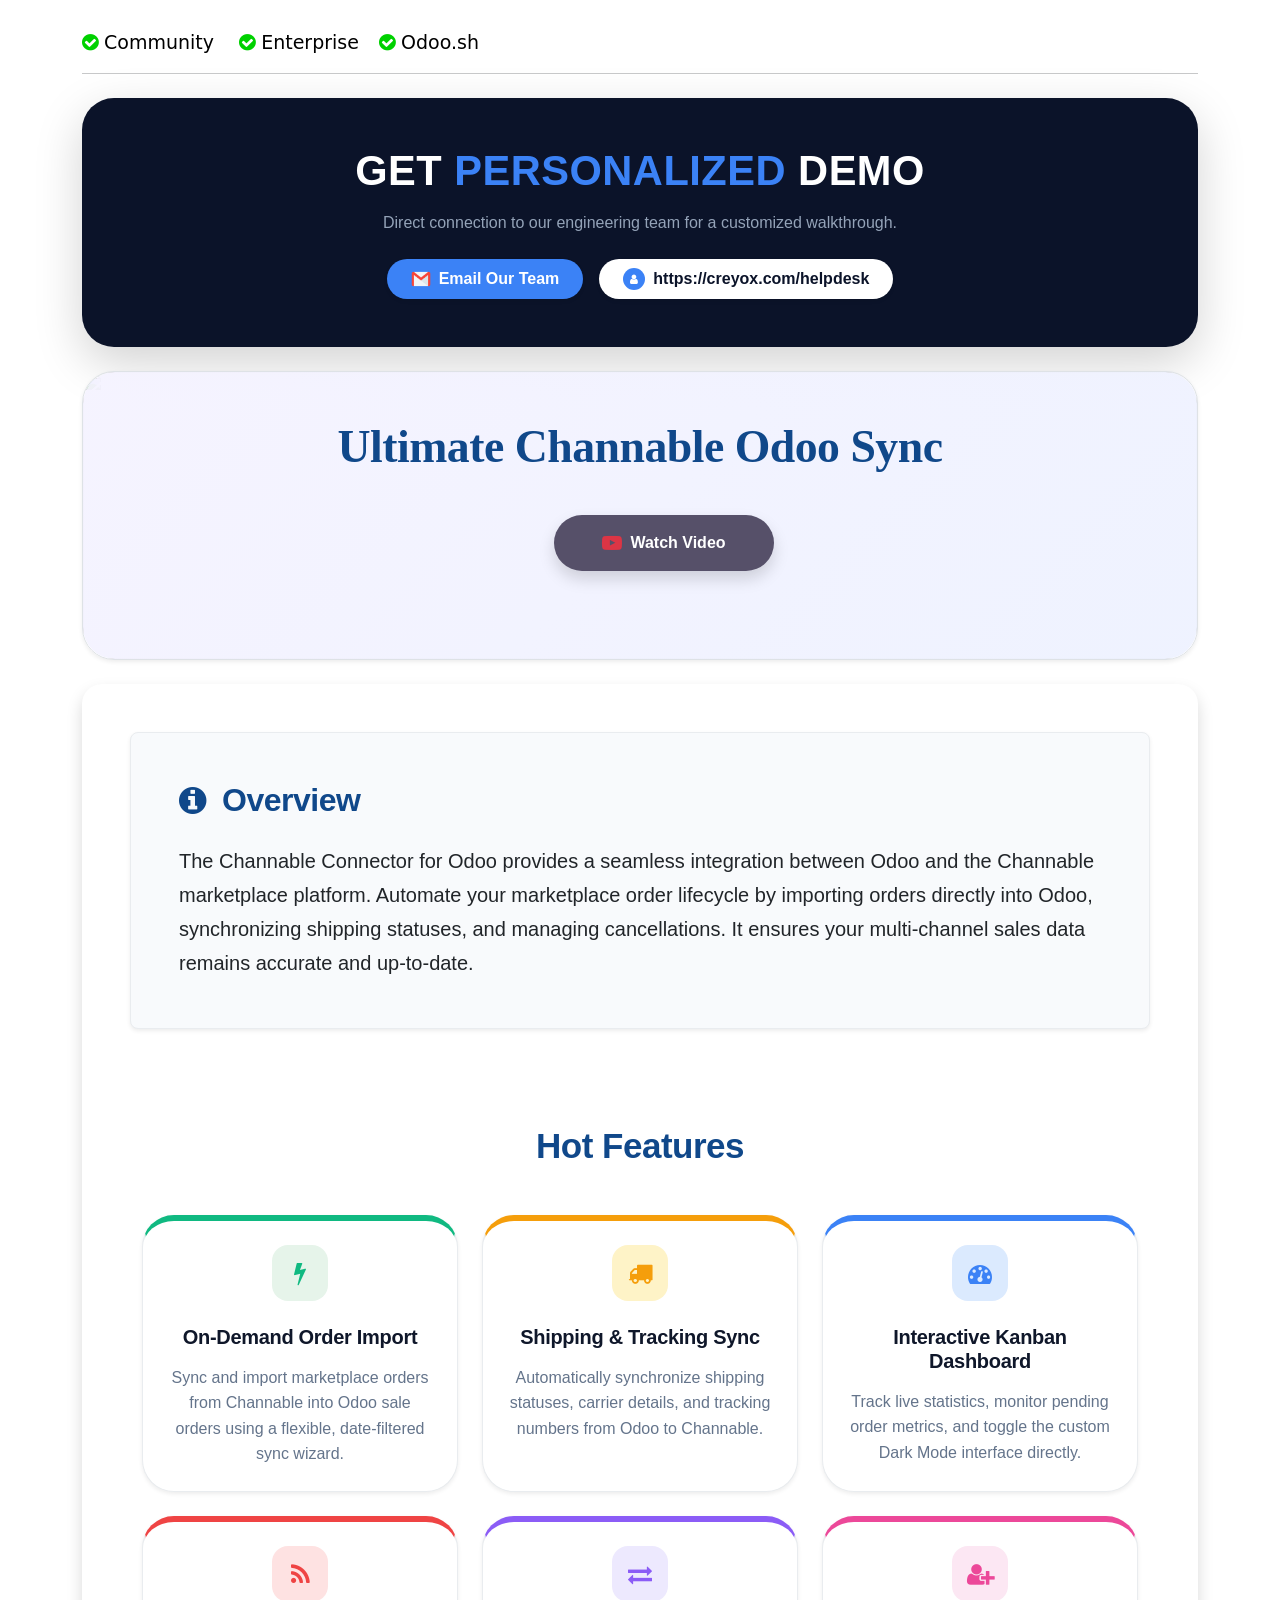
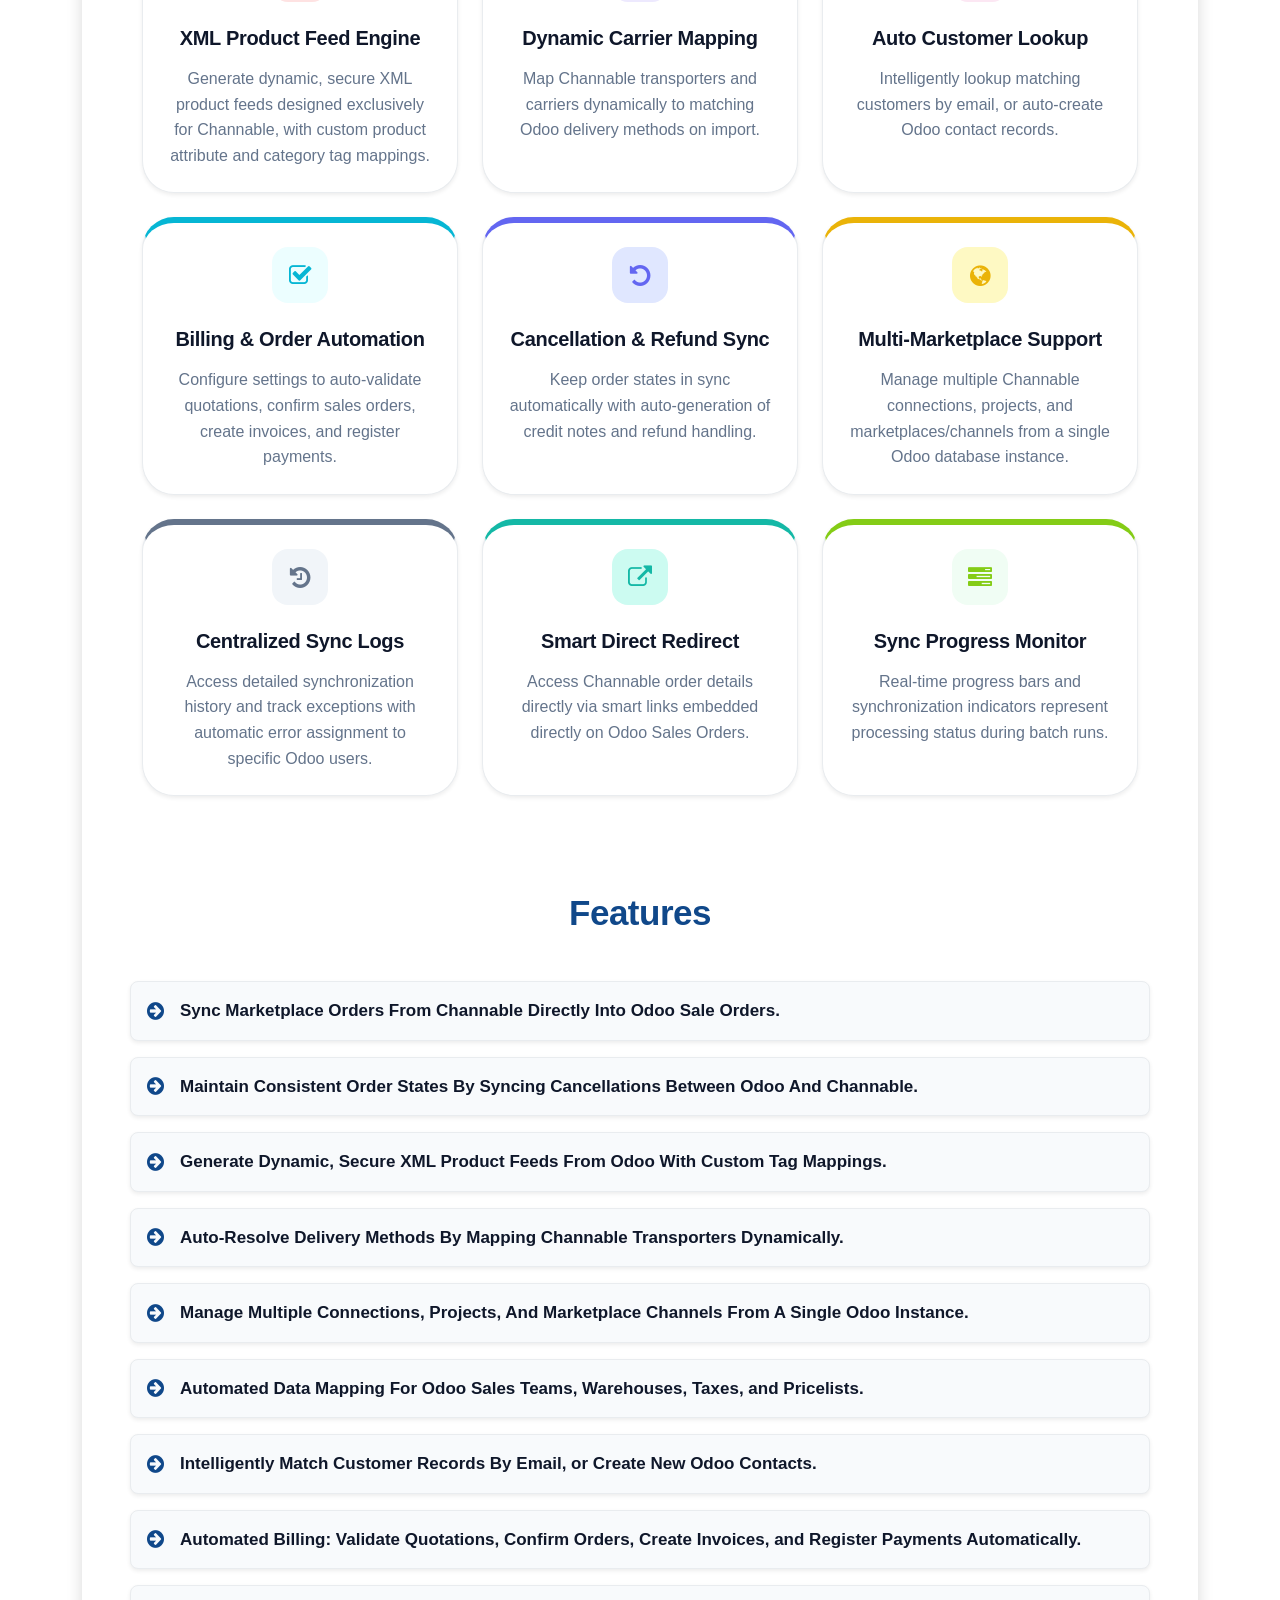
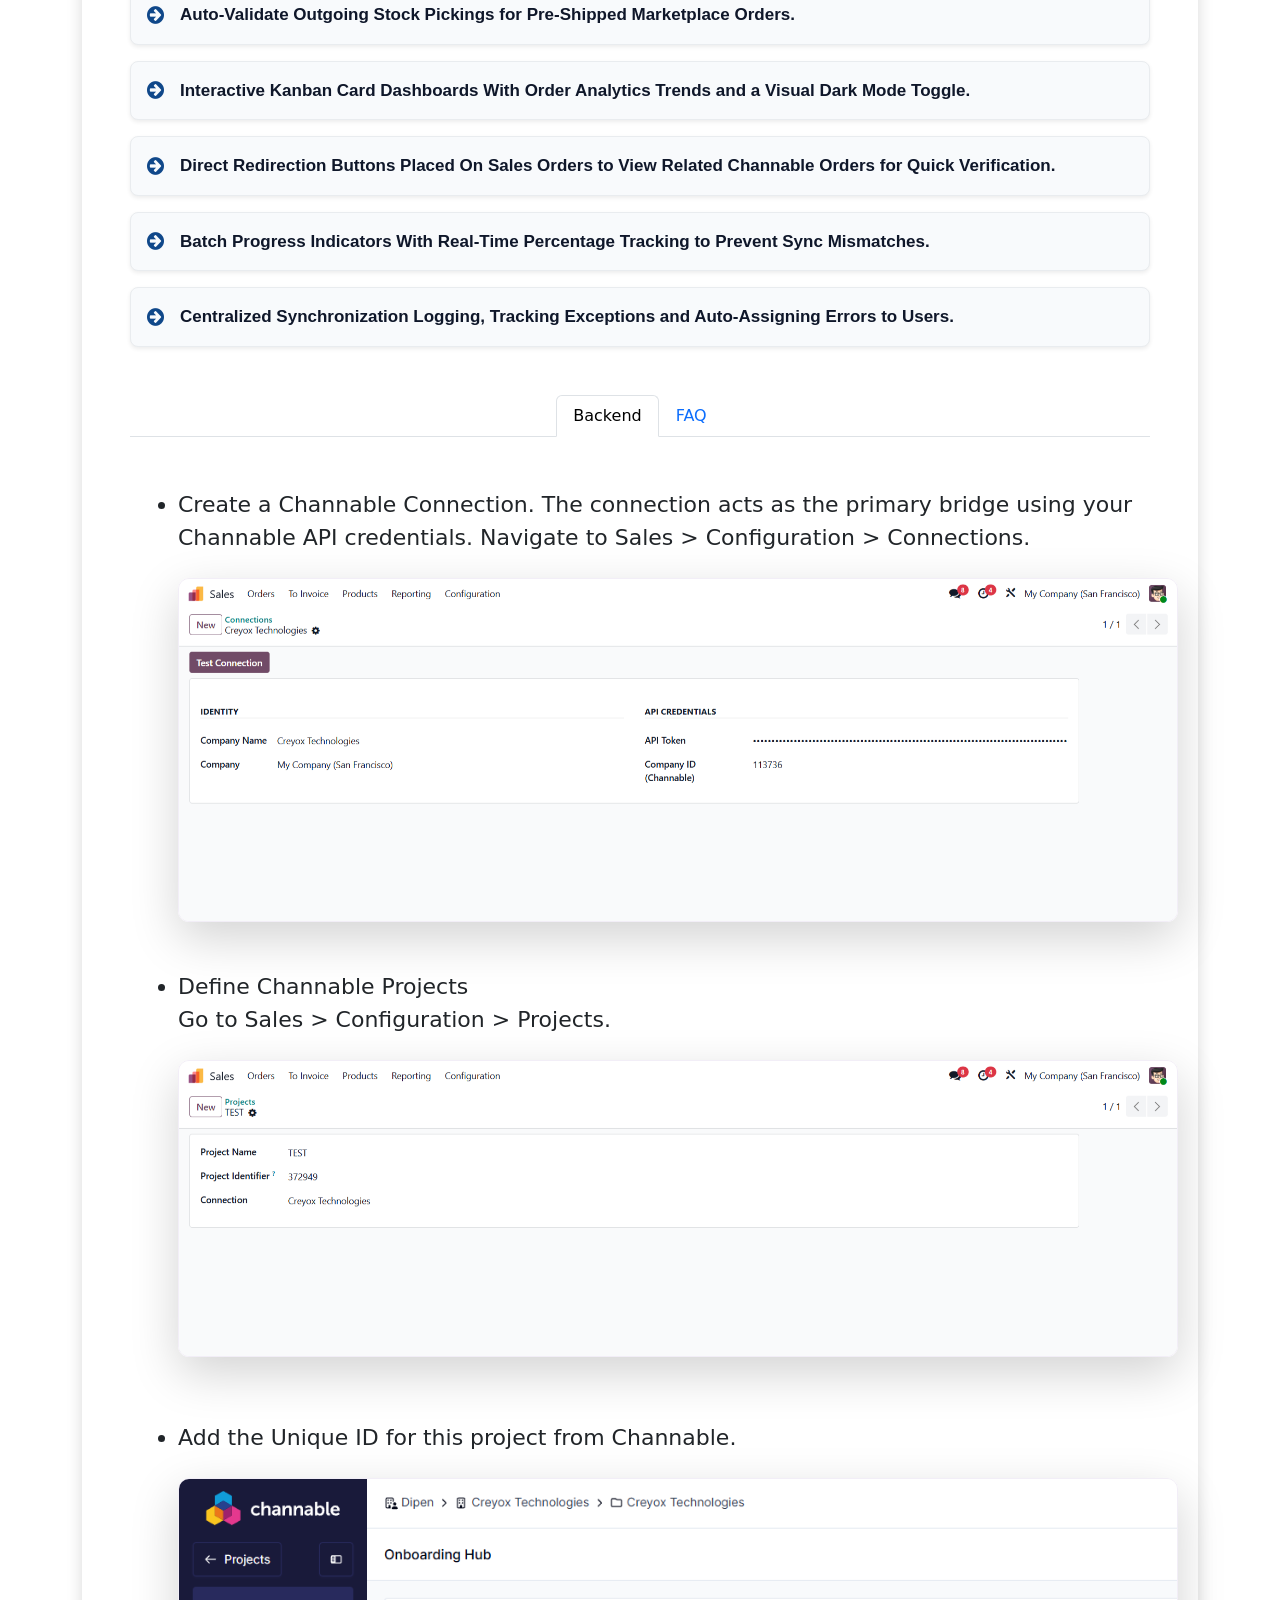
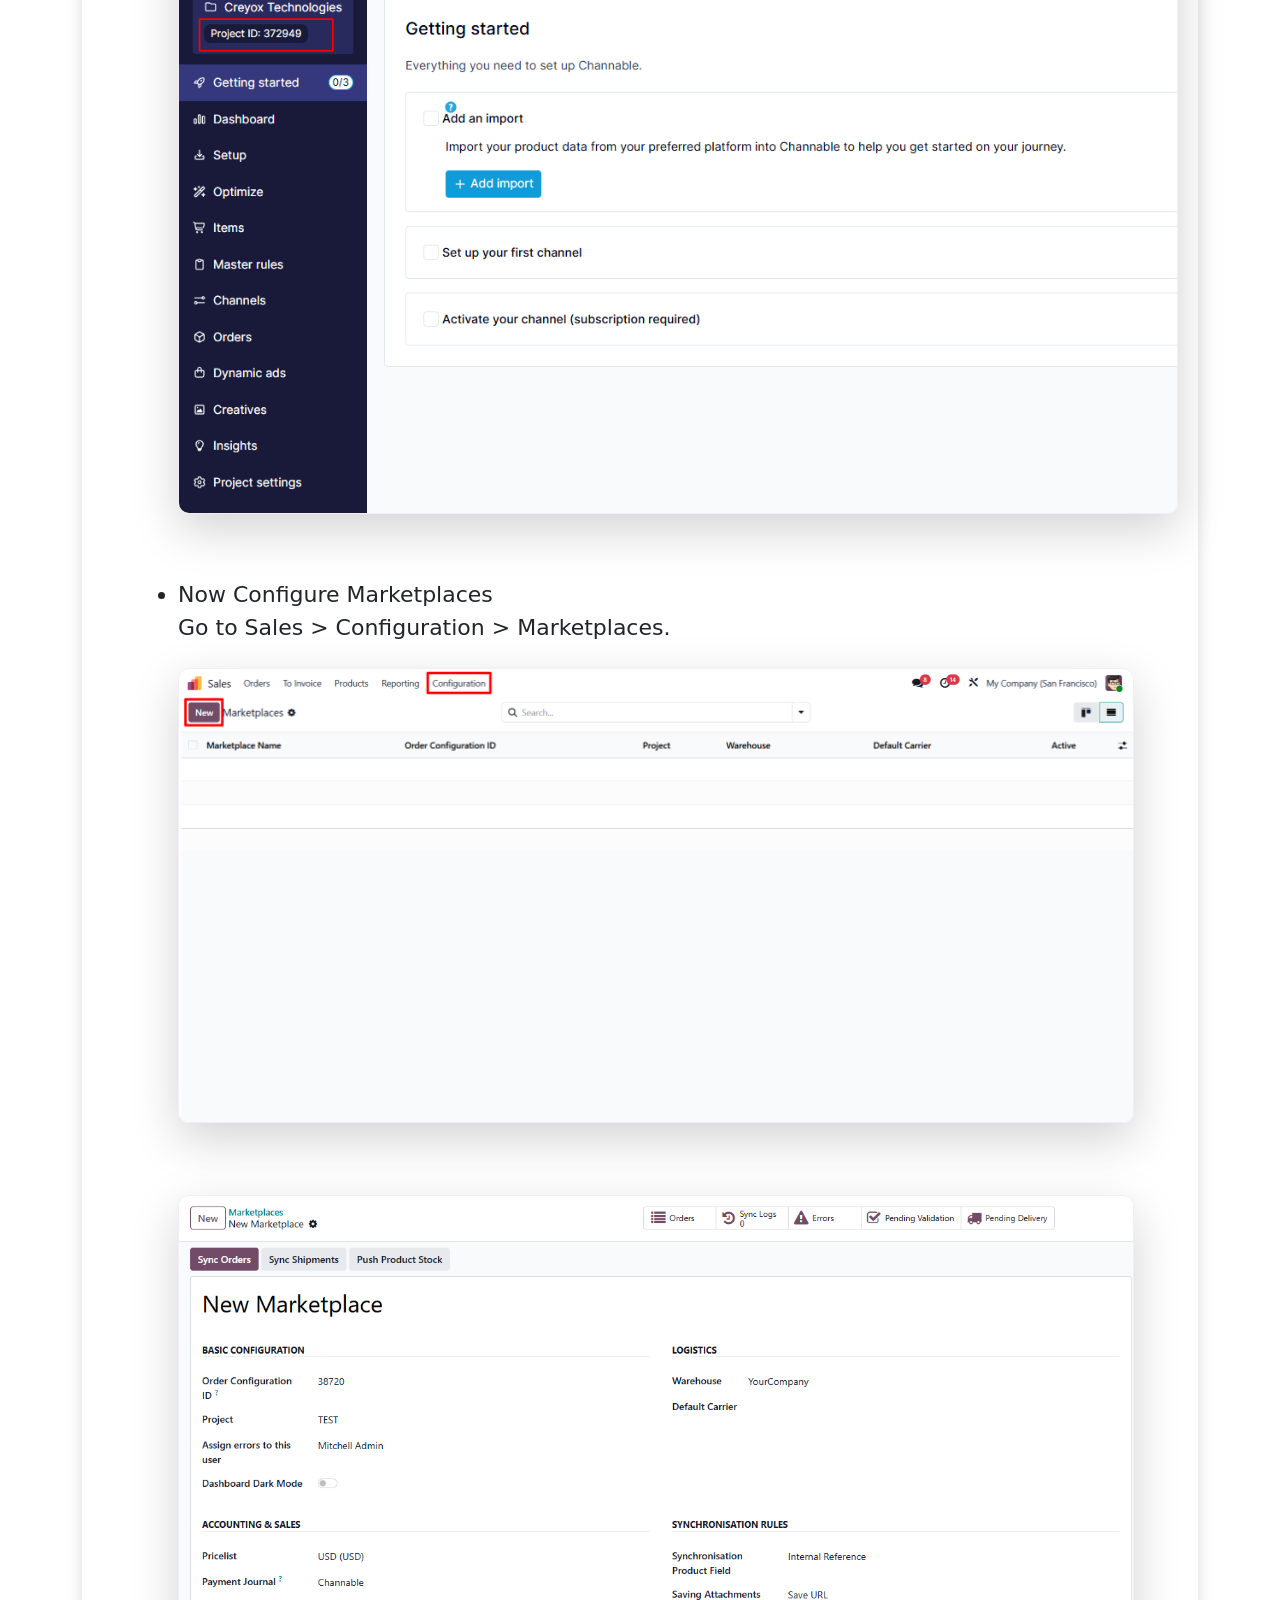
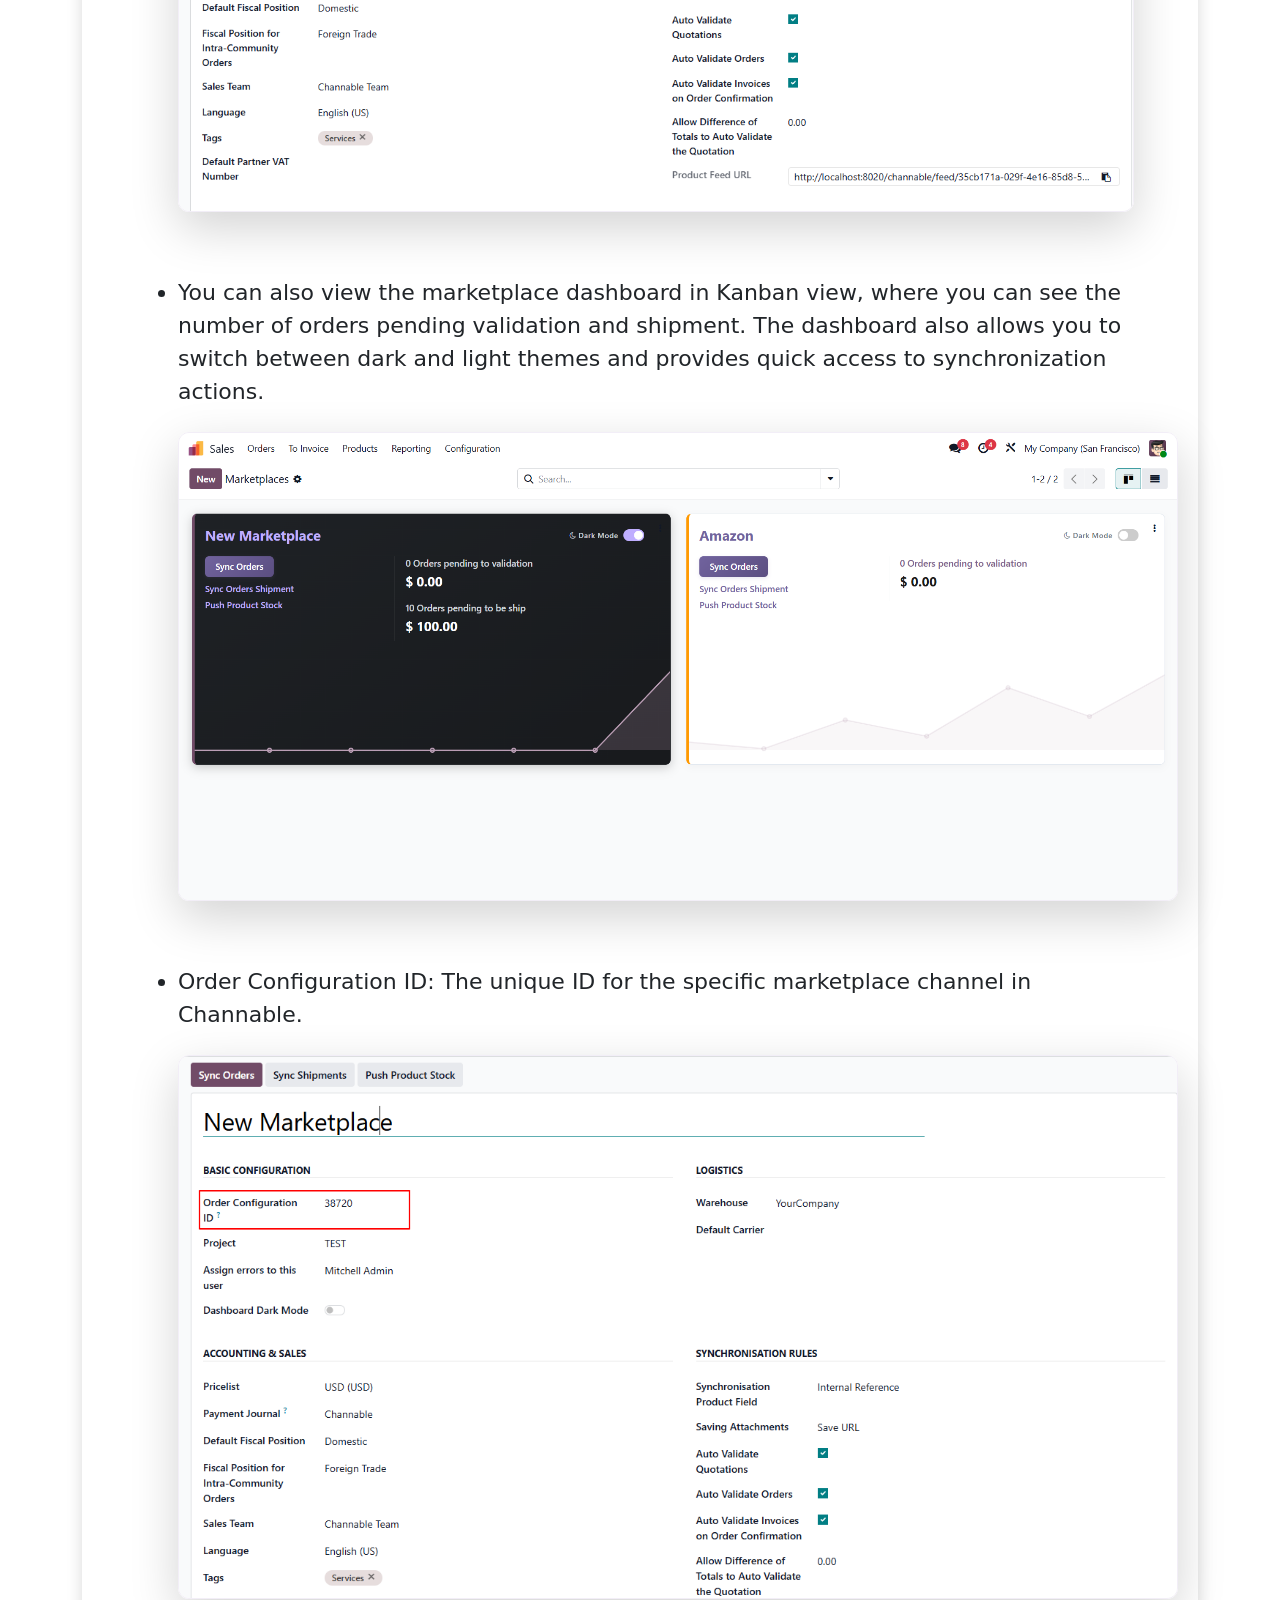
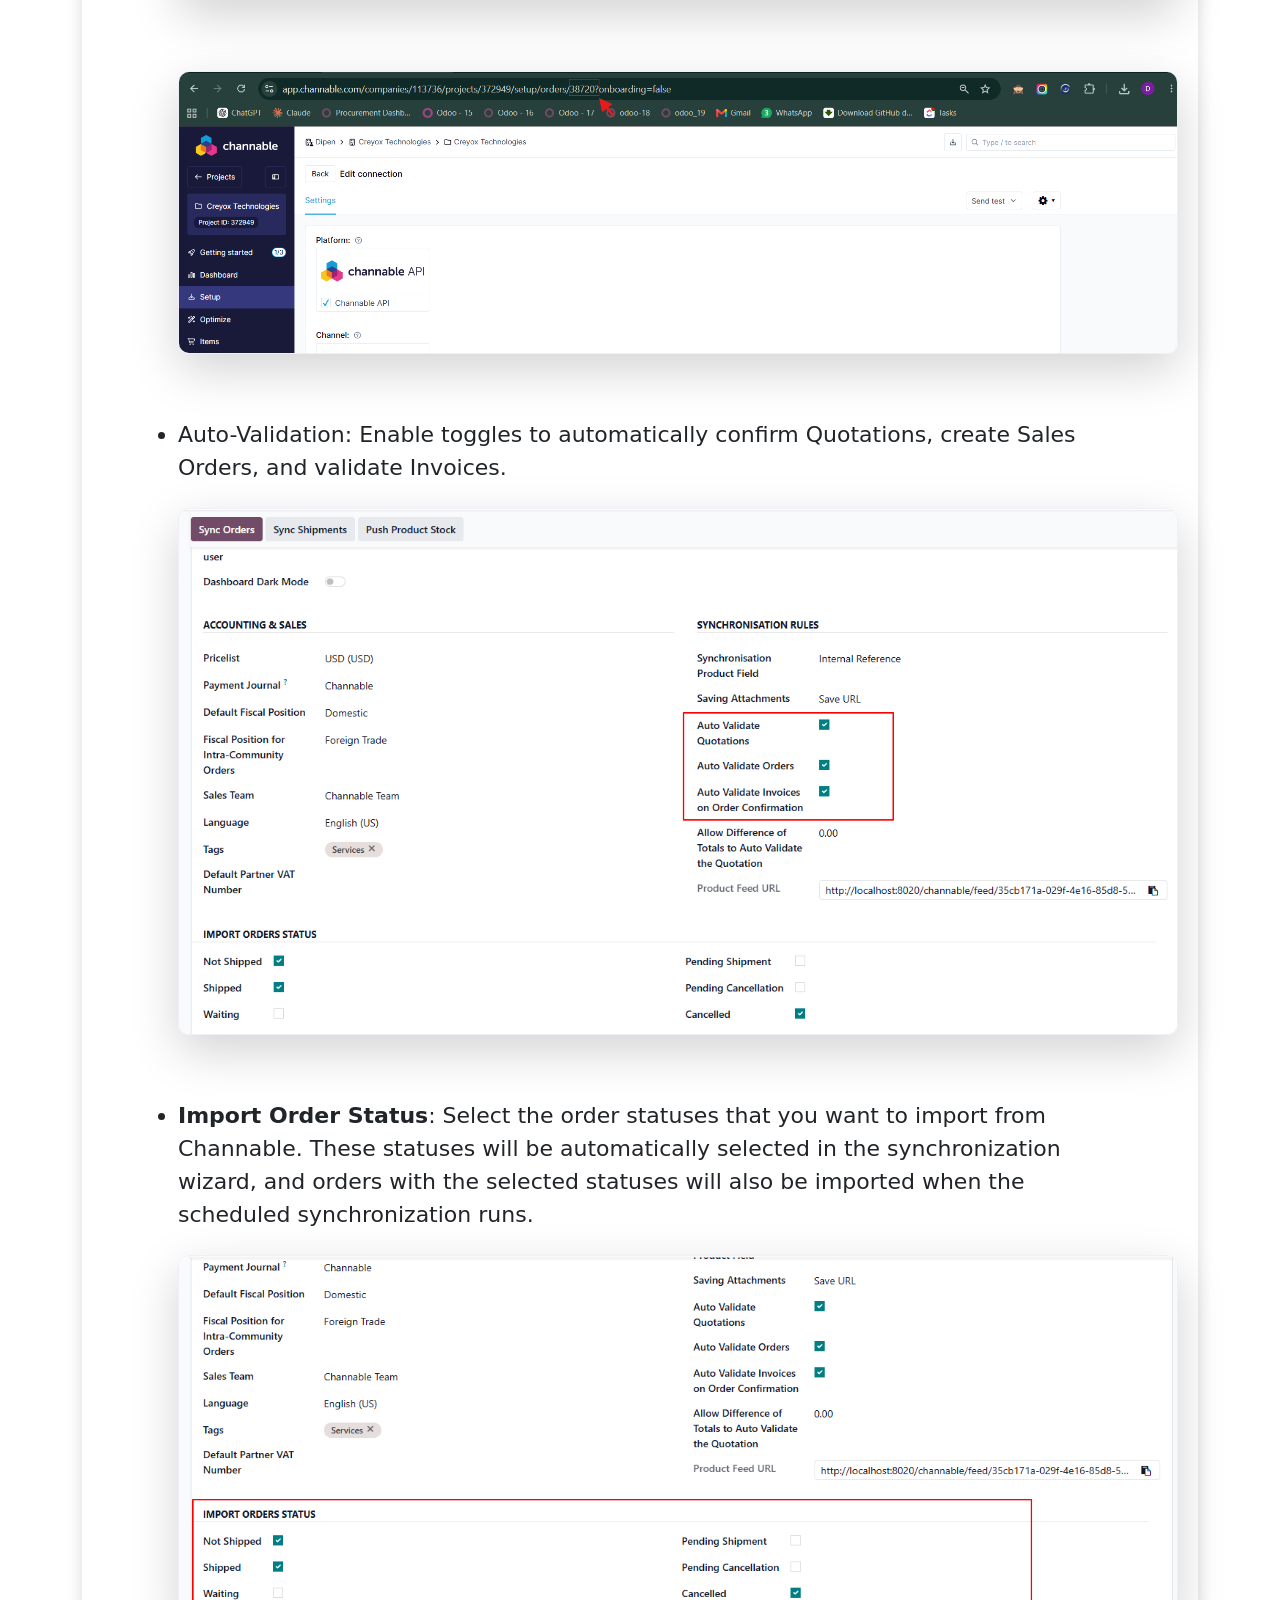
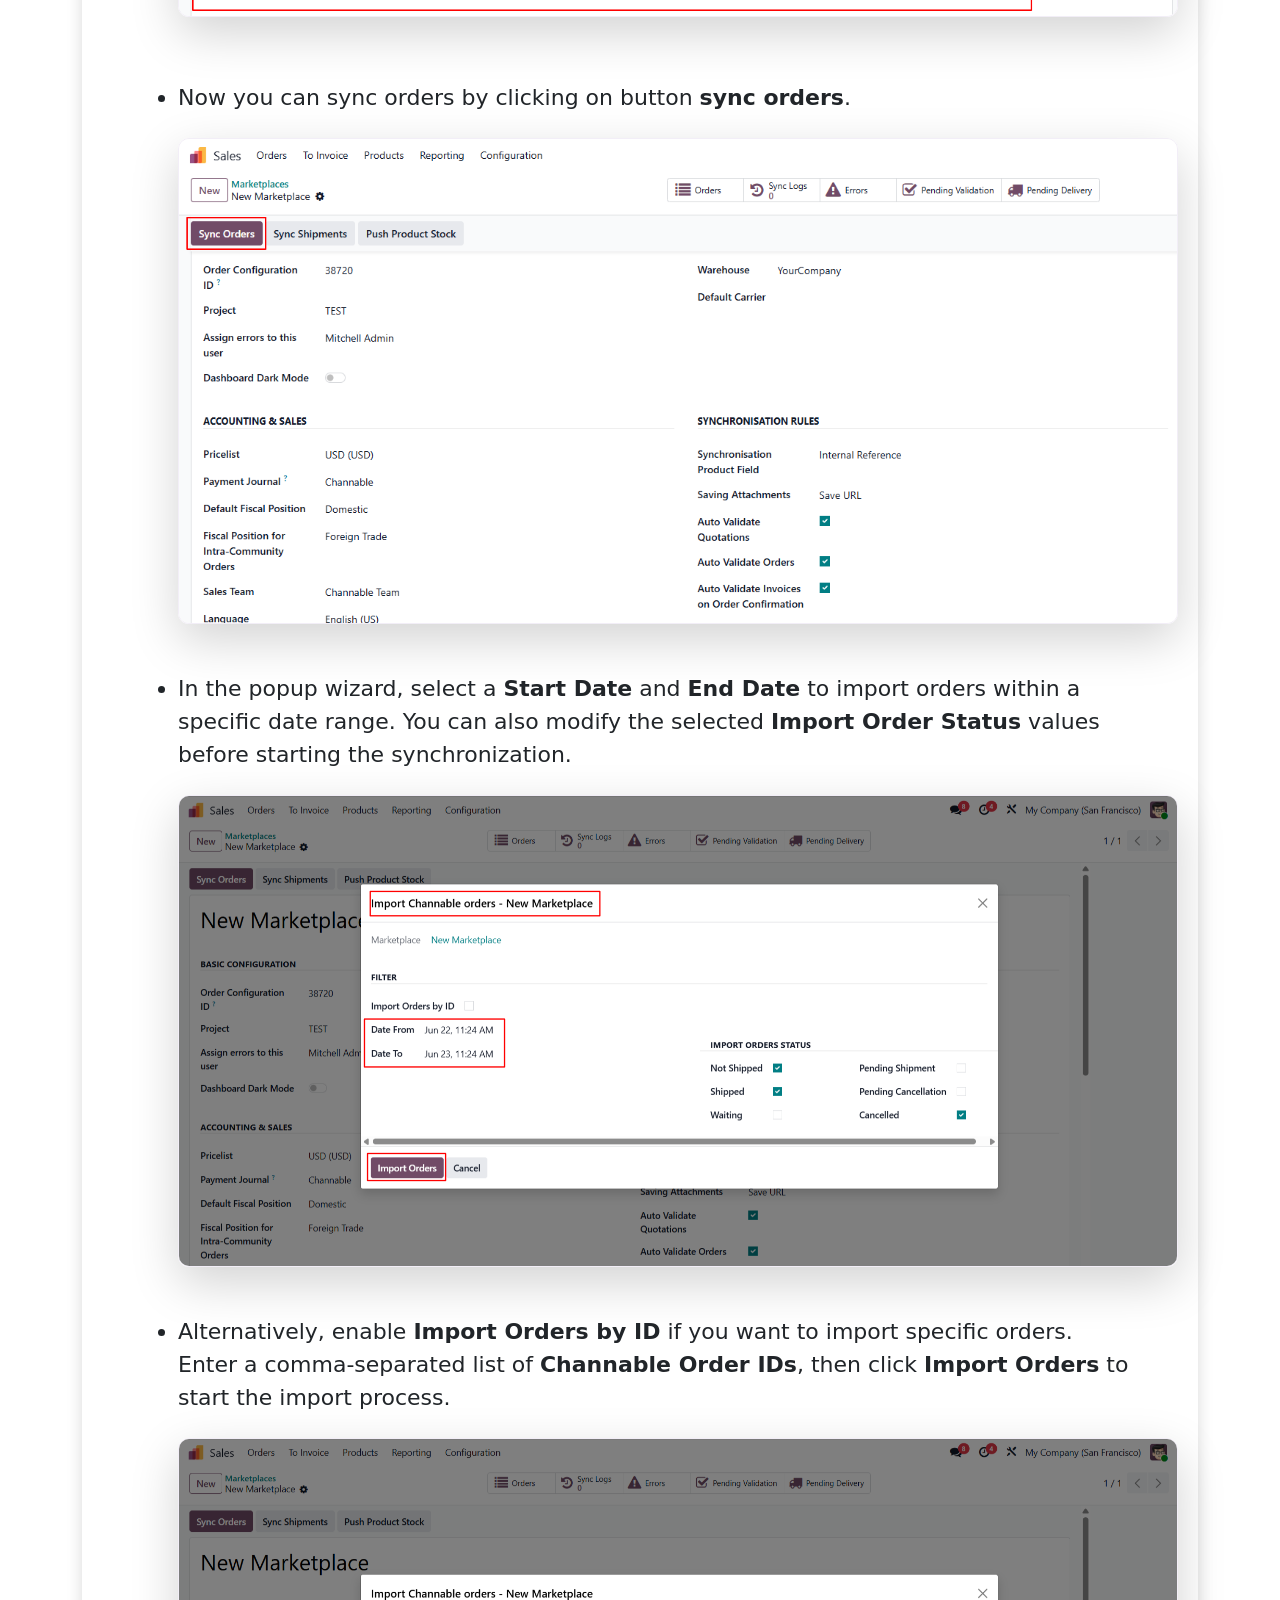
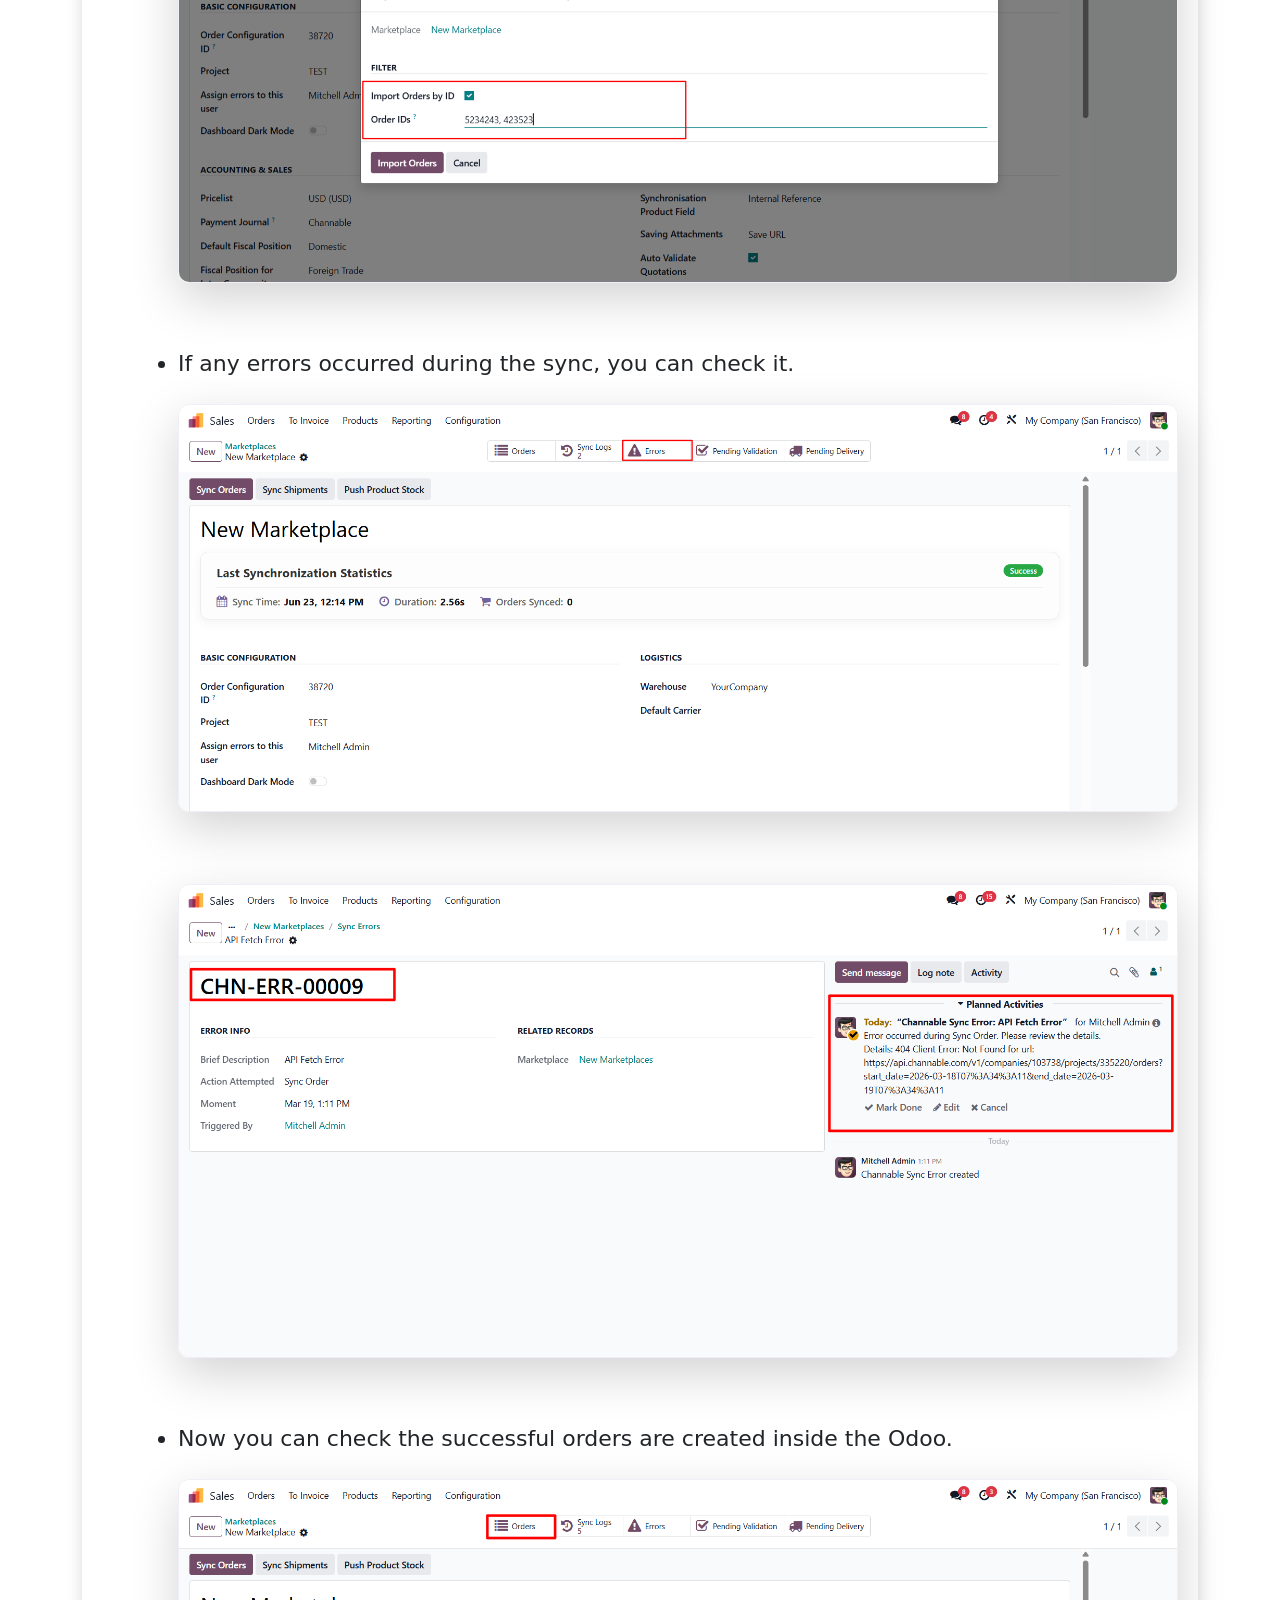
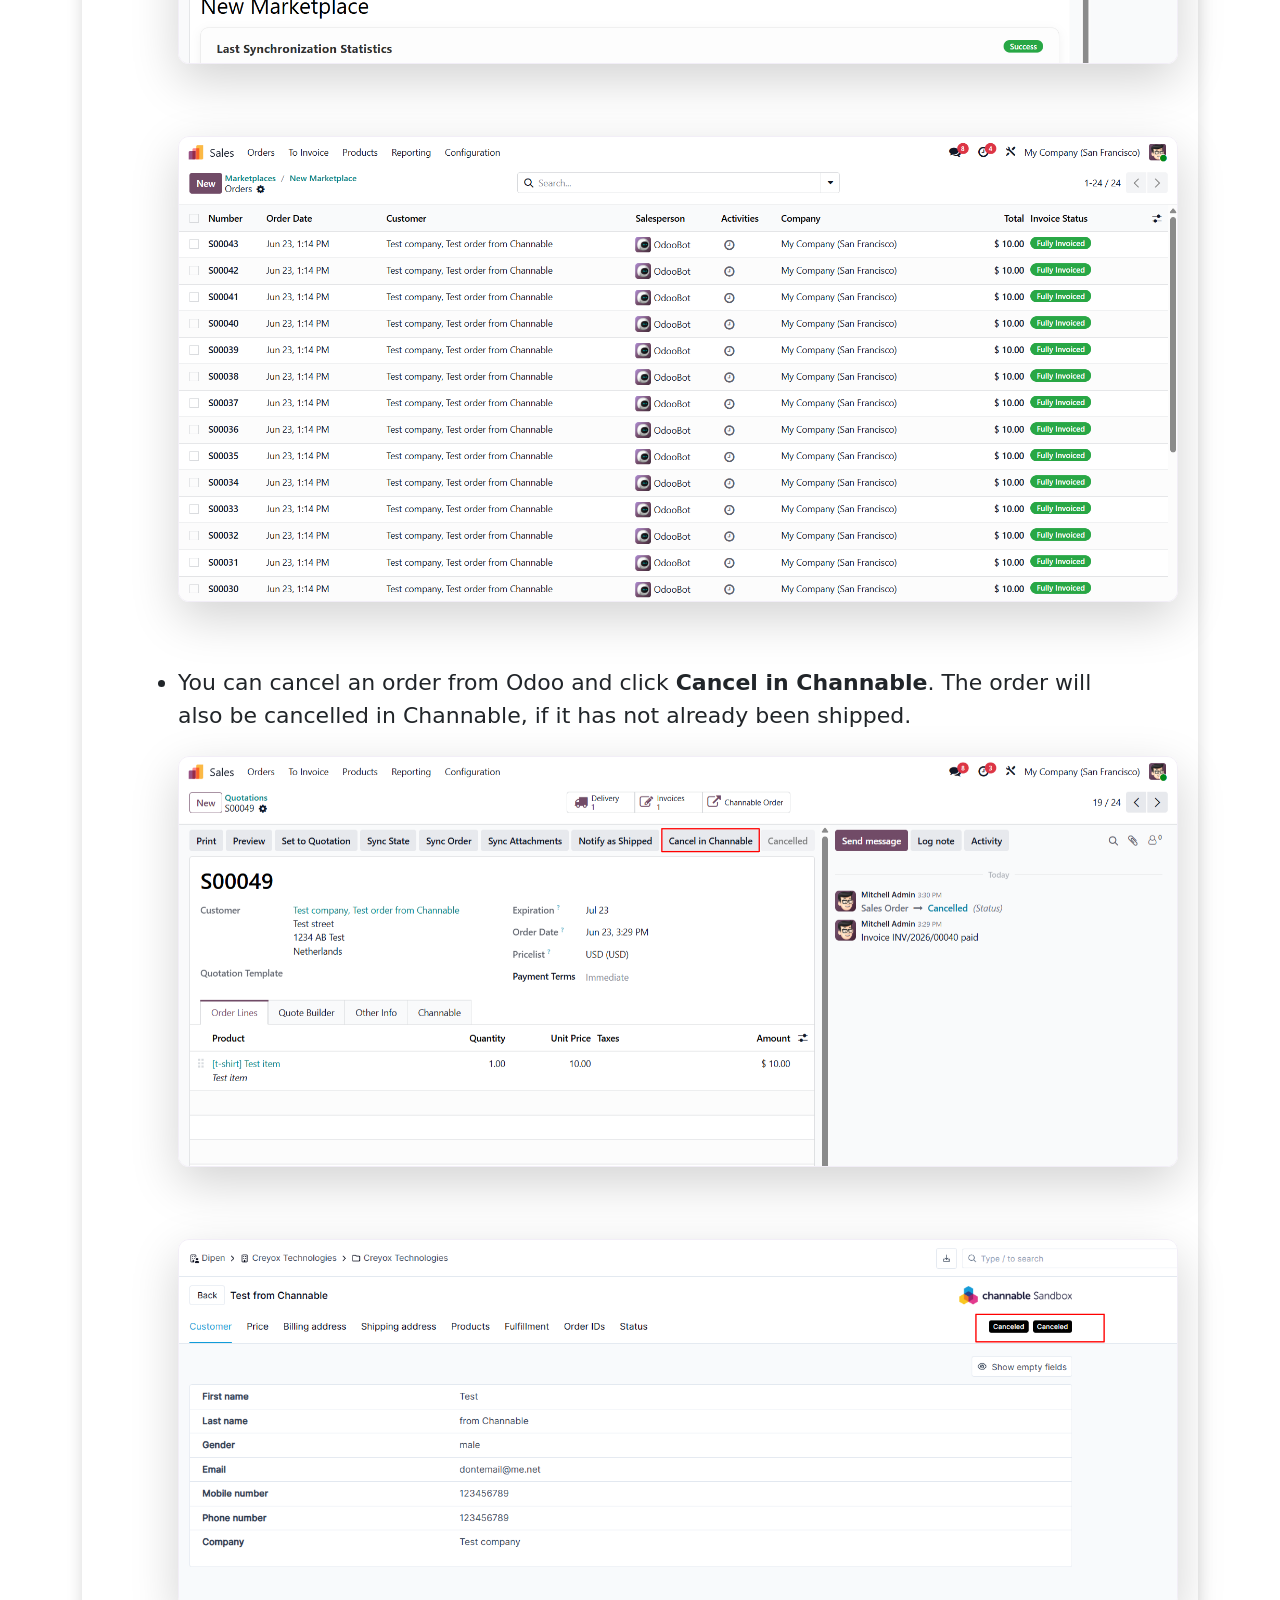
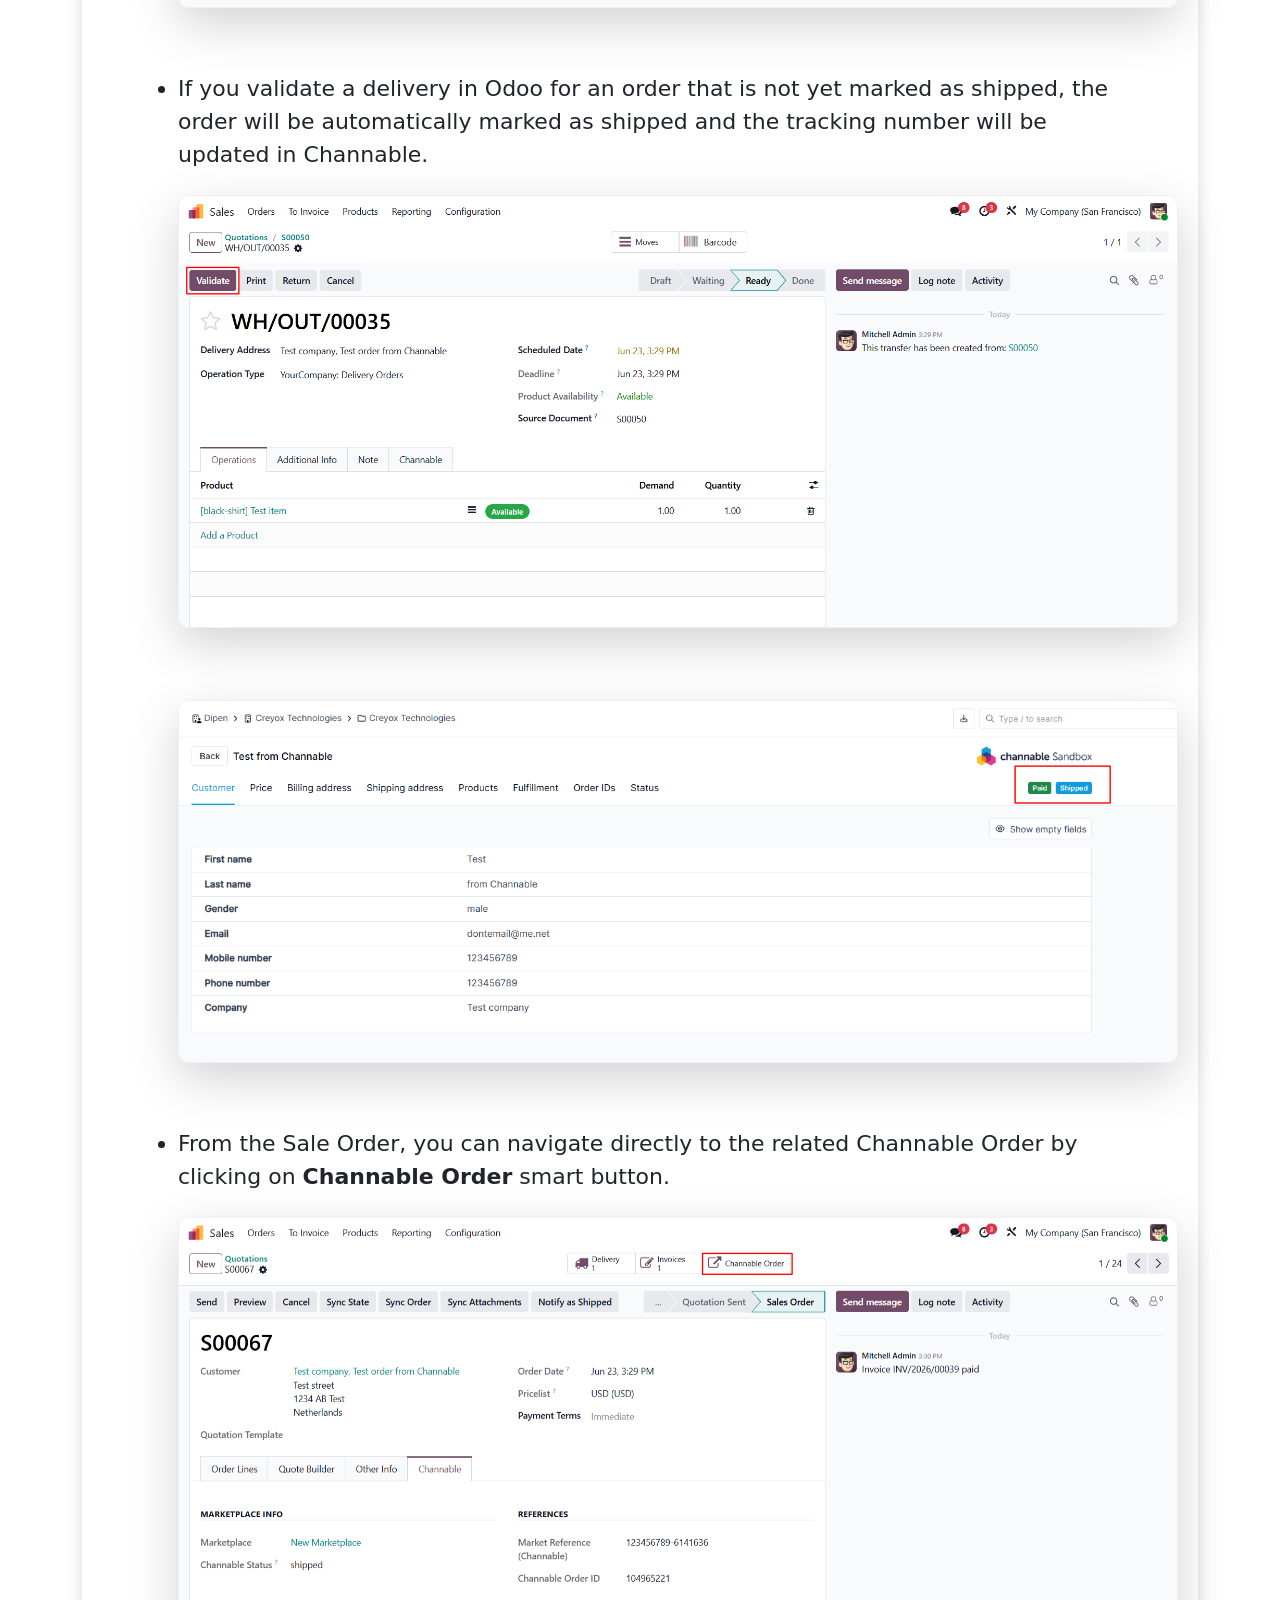
==== commit e0f15ff3: "latest index" ====
--- a/cr_channable_connector/static/description/index.html
+++ b/cr_channable_connector/static/description/index.html
@@ -124,10 +124,10 @@
                                     <i class="fa fa-bolt fs-4" style="color: #10b981;"></i>
                                 </div>
                                 <h3 class="fw-bold mb-3 fs-5" style="color: #0f172a; font-family: 'Montserrat', sans-serif; letter-spacing: -0.3px;">
-                                    One Click Order Import
+                                    On-Demand Order Import
                                 </h3>
                                 <p class="mb-0 fs-6" style="color: #64748b !important; line-height: 1.6; font-weight: 500; font-family: 'Montserrat', sans-serif;">
-                                    Sync and import marketplace orders from Channable into Odoo sale orders instantly with a single click.
+                                    Sync and import marketplace orders from Channable into Odoo sale orders using a flexible, date-filtered sync wizard.
                                 </p>
                             </div>
                         </div>
@@ -178,7 +178,7 @@
                                     XML Product Feed Engine
                                 </h3>
                                 <p class="mb-0 fs-6" style="color: #64748b !important; line-height: 1.6; font-weight: 500; font-family: 'Montserrat', sans-serif;">
-                                    Generate dynamic, secure XML product feeds with custom product attribute and category tag mappings.
+                                    Generate dynamic, secure XML product feeds designed exclusively for Channable, with custom product attribute and category tag mappings.
                                 </p>
                             </div>
                         </div>
@@ -212,7 +212,7 @@
                                     Auto Customer Lookup
                                 </h3>
                                 <p class="mb-0 fs-6" style="color: #64748b !important; line-height: 1.6; font-weight: 500; font-family: 'Montserrat', sans-serif;">
-                                    Intelligently lookup matching customers by VAT or email, or auto-create Odoo contact records.
+                                    Intelligently lookup matching customers by email, or auto-create Odoo contact records.
                                 </p>
                             </div>
                         </div>
@@ -274,13 +274,13 @@
                                  style="border-top: 6px solid #64748b !important; background-color: #ffffff;">
                                 <div class="d-flex align-items-center justify-content-center rounded-4 mb-4"
                                      style="width: 56px; height: 56px; background-color: #f1f5f9;">
-                                    <i class="fa fa-sliders fs-4" style="color: #64748b;"></i>
+                                    <i class="fa fa-history fs-4" style="color: #64748b;"></i>
                                 </div>
                                 <h3 class="fw-bold mb-3 fs-5" style="color: #0f172a; font-family: 'Montserrat', sans-serif; letter-spacing: -0.3px;">
-                                    Dynamic Field Mapping
+                                    Centralized Sync Logs
                                 </h3>
                                 <p class="mb-0 fs-6" style="color: #64748b !important; line-height: 1.6; font-weight: 500; font-family: 'Montserrat', sans-serif;">
-                                    Configure custom mappings to sync Channable order values and marketplace attributes directly into Odoo fields.
+                                    Access detailed synchronization history and track exceptions with automatic error assignment to specific Odoo users.
                                 </p>
                             </div>
                         </div>
@@ -380,7 +380,7 @@
                          style="background-color:#f8fafc;">
                         <i class="fa fa-arrow-circle-right fs-5 me-3" style="color:#10488A;"></i>
                         <span style="font-size:17px; font-weight:600; color:#0f172a; font-family:'Montserrat', sans-serif;">
-                            Intelligently Match Customer Records By VAT or Email, or Create New Odoo Contacts.
+                            Intelligently Match Customer Records By Email, or Create New Odoo Contacts.
                         </span>
                     </div>
                     <div class="d-flex align-items-center position-relative mt-3 shadow-sm rounded-3 border border-light-subtle p-3"
@@ -408,7 +408,7 @@
                          style="background-color:#f8fafc;">
                         <i class="fa fa-arrow-circle-right fs-5 me-3" style="color:#10488A;"></i>
                         <span style="font-size:17px; font-weight:600; color:#0f172a; font-family:'Montserrat', sans-serif;">
-                            Direct External Link Redirection Buttons Placed On Sales Orders for Quick Verification.
+                            Direct Redirection Buttons Placed On Sales Orders to View Related Channable Orders for Quick Verification.
                         </span>
                     </div>
                     <div class="d-flex align-items-center position-relative mt-3 shadow-sm rounded-3 border border-light-subtle p-3"
